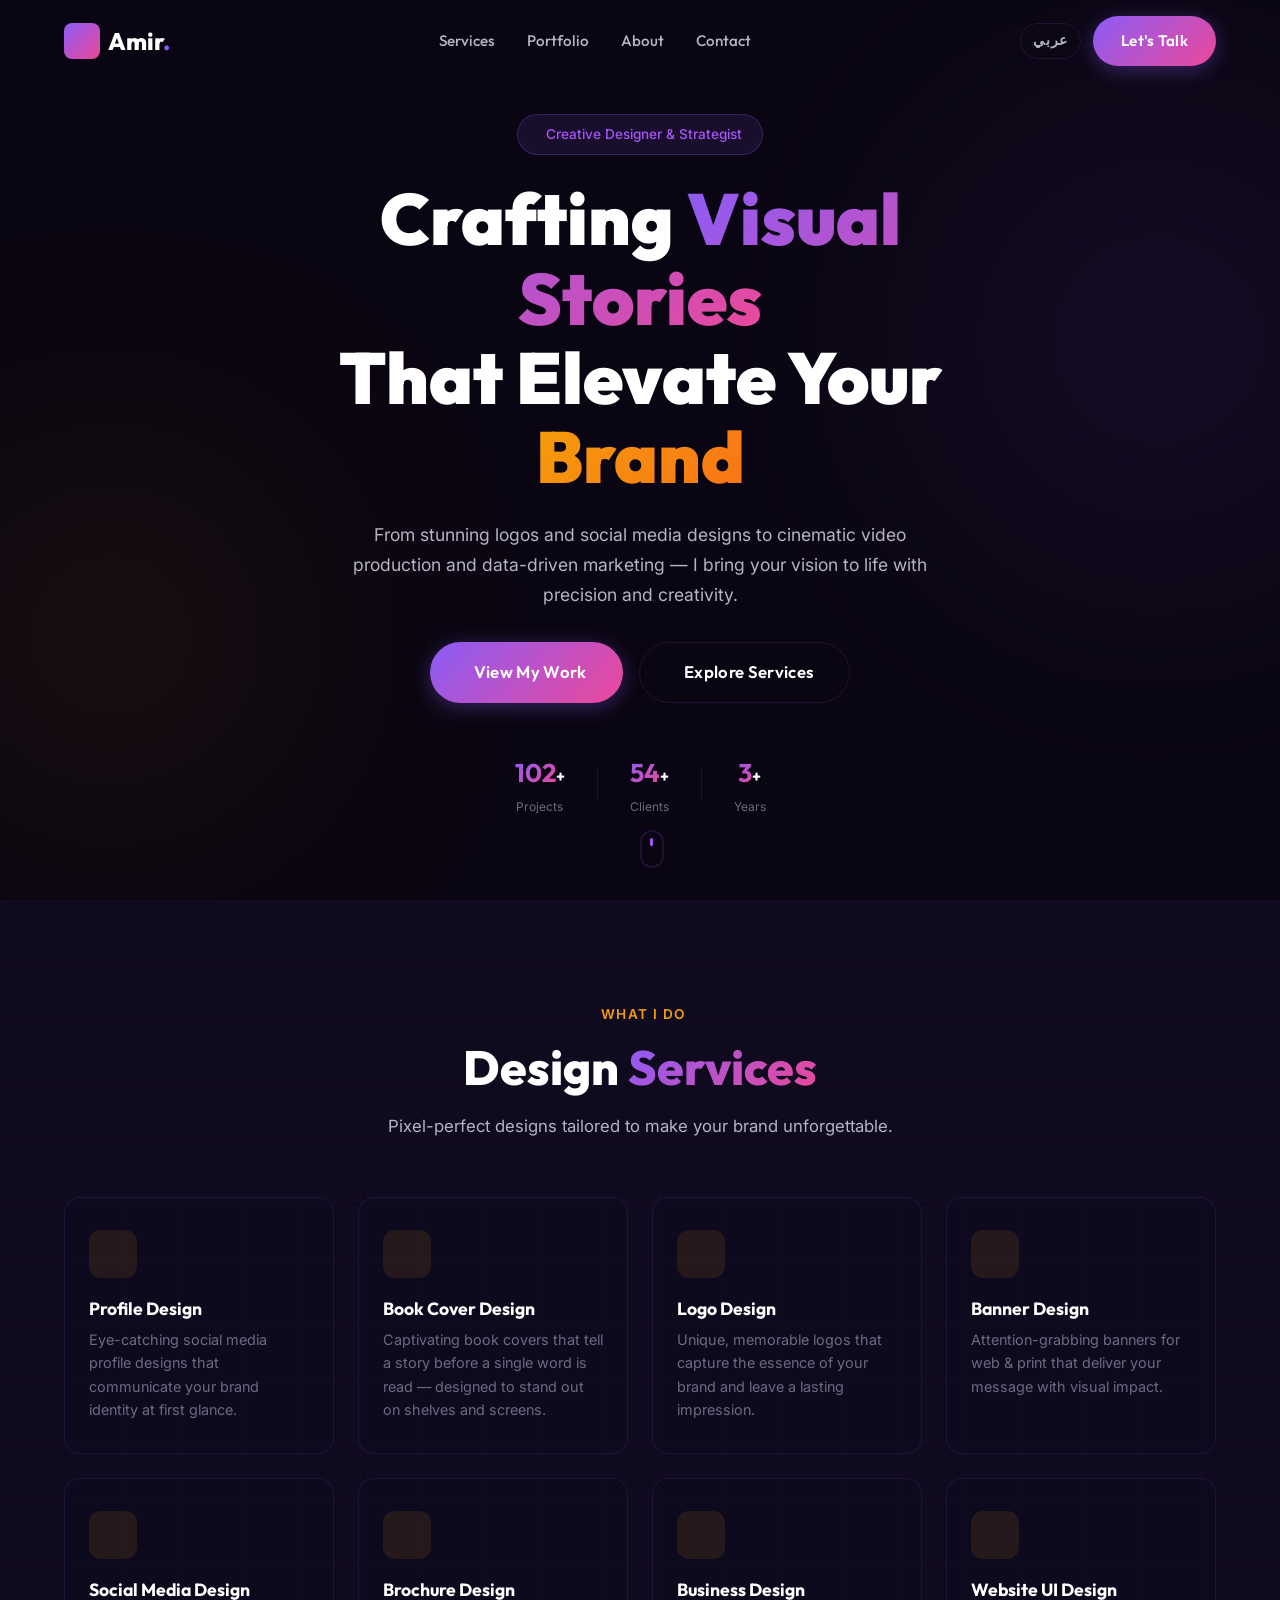
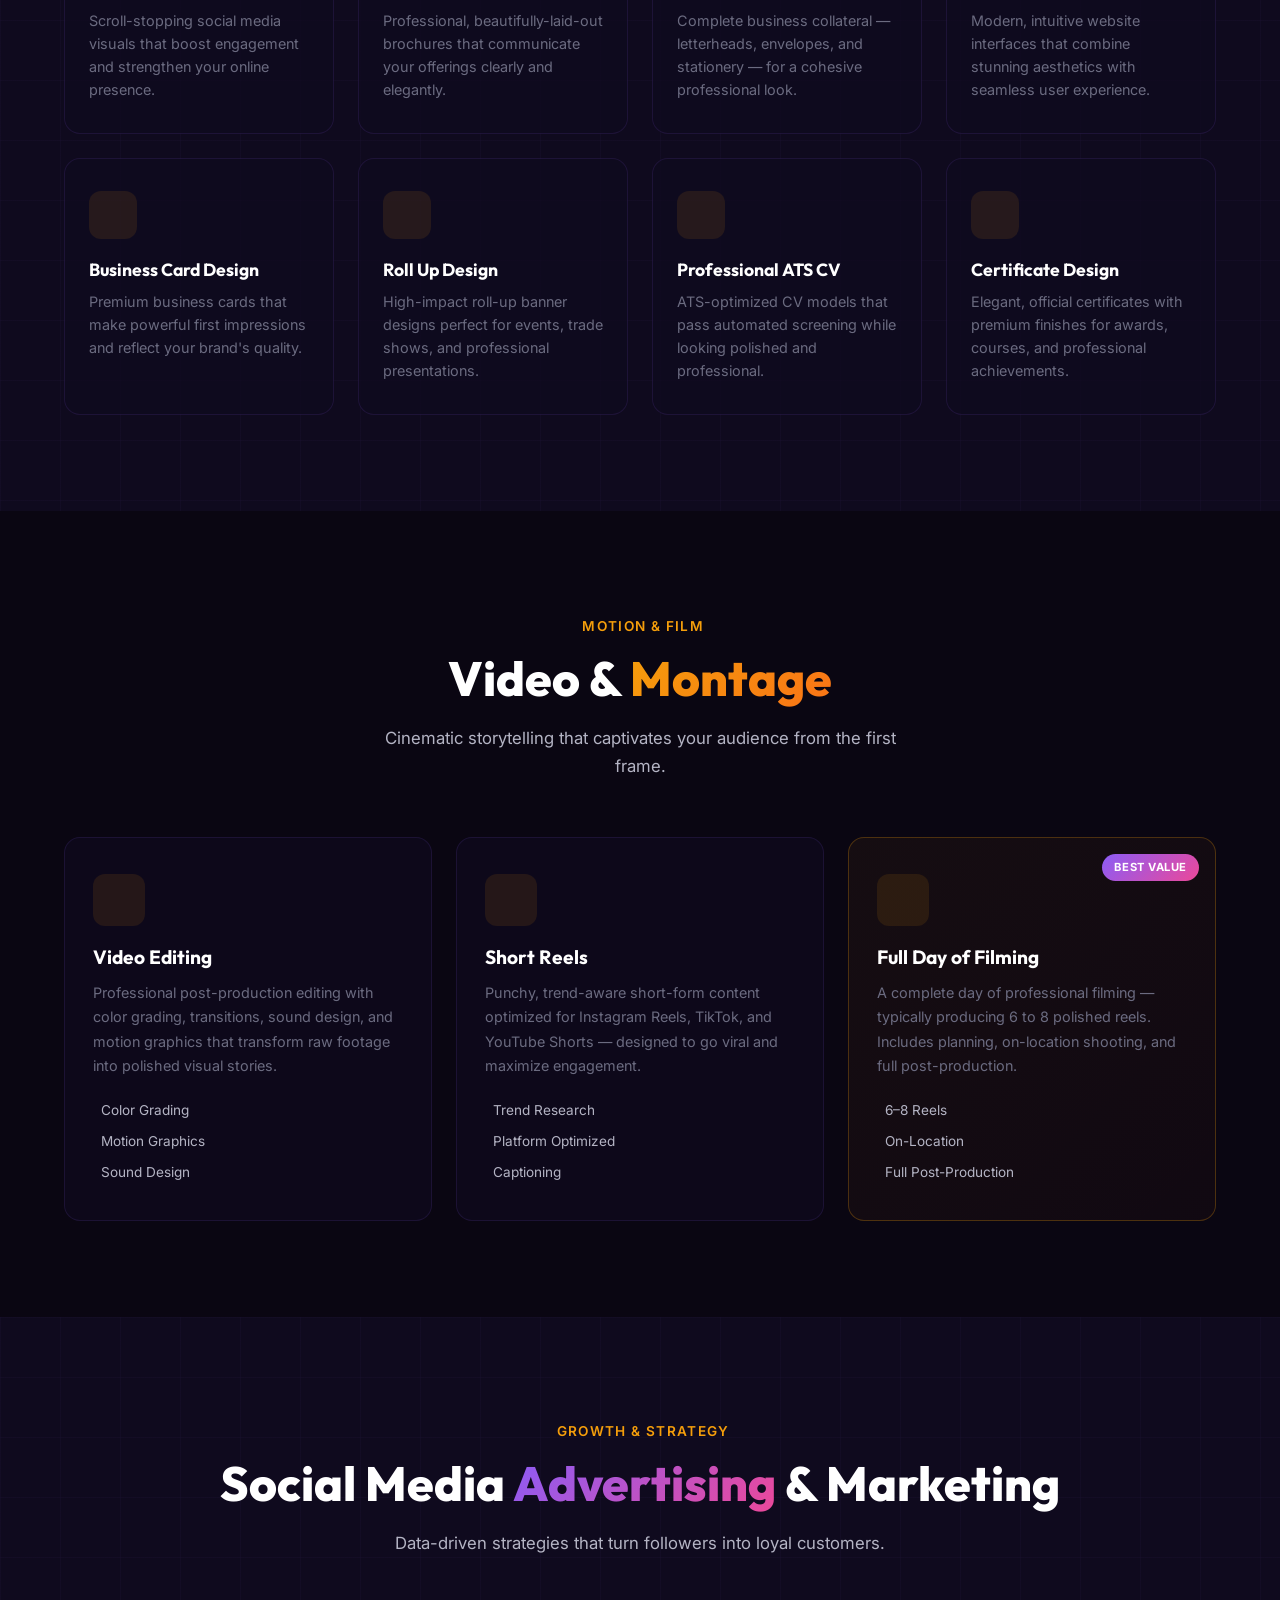
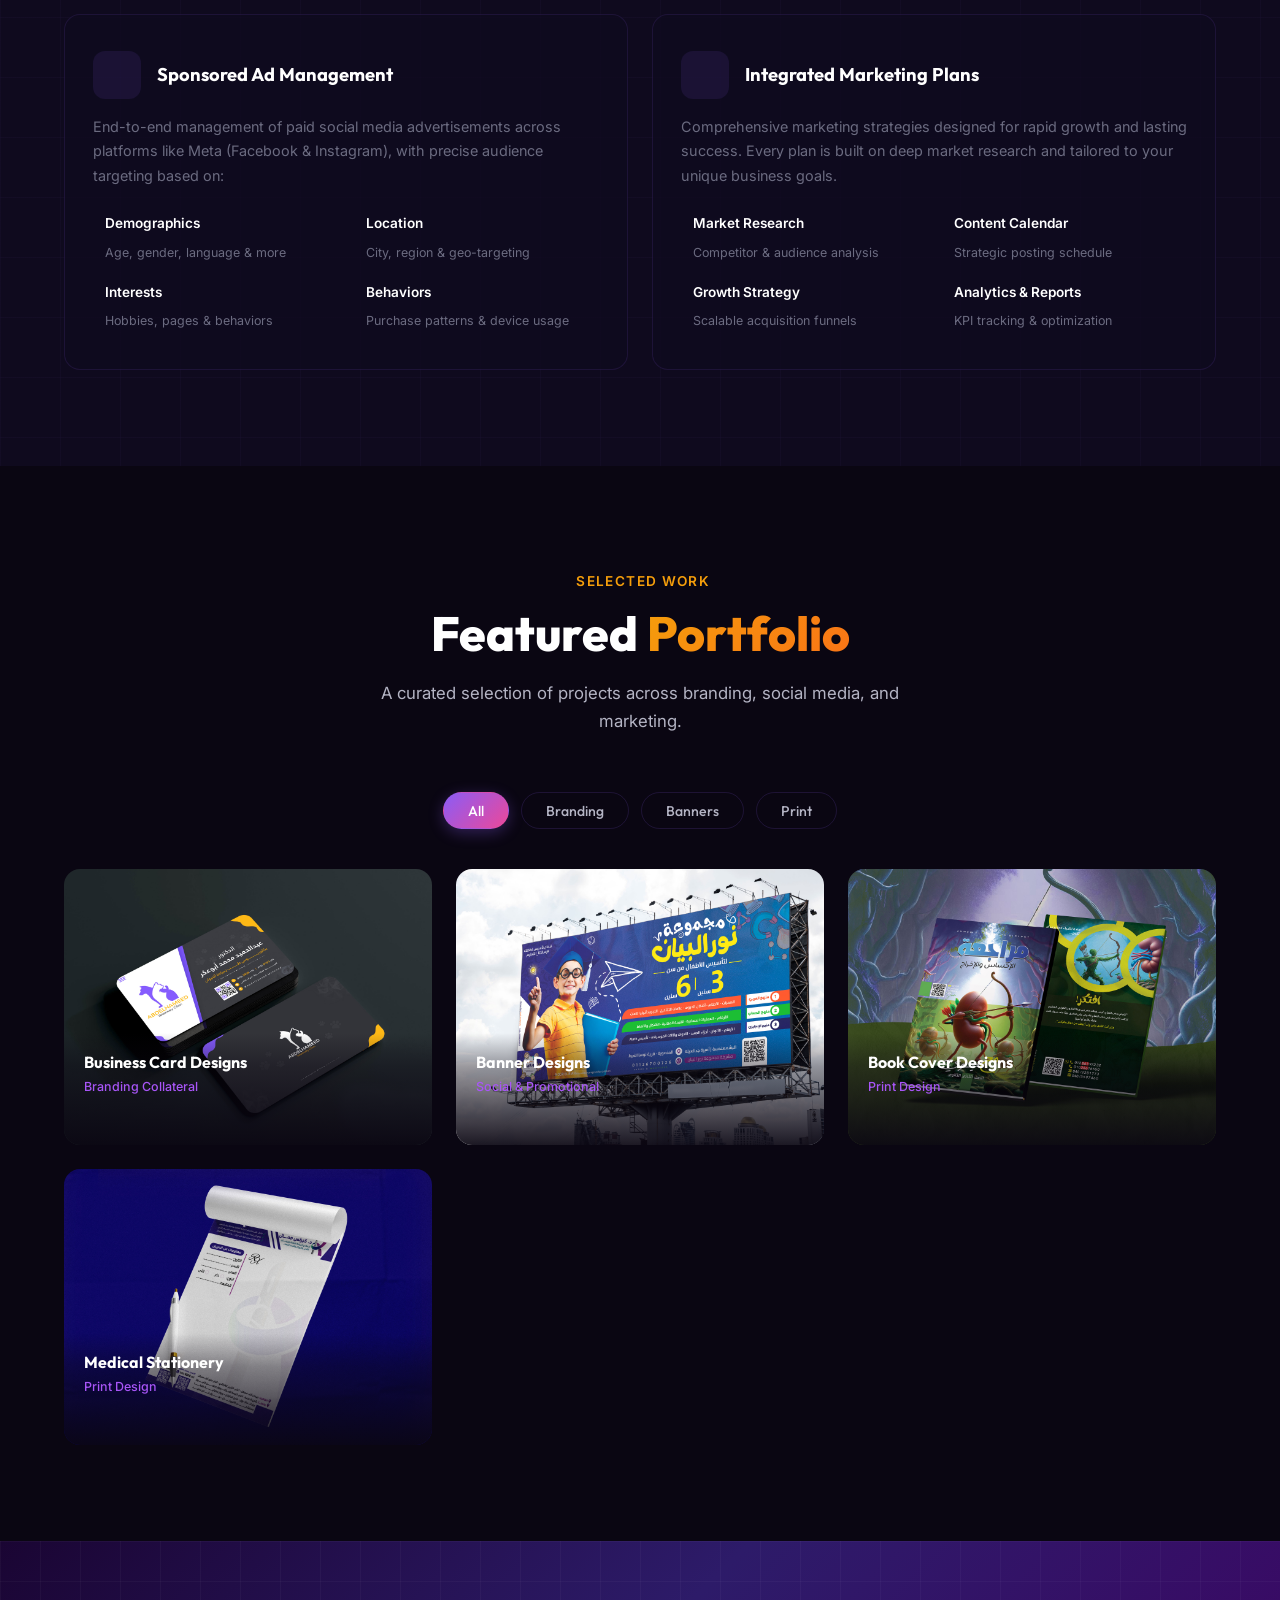
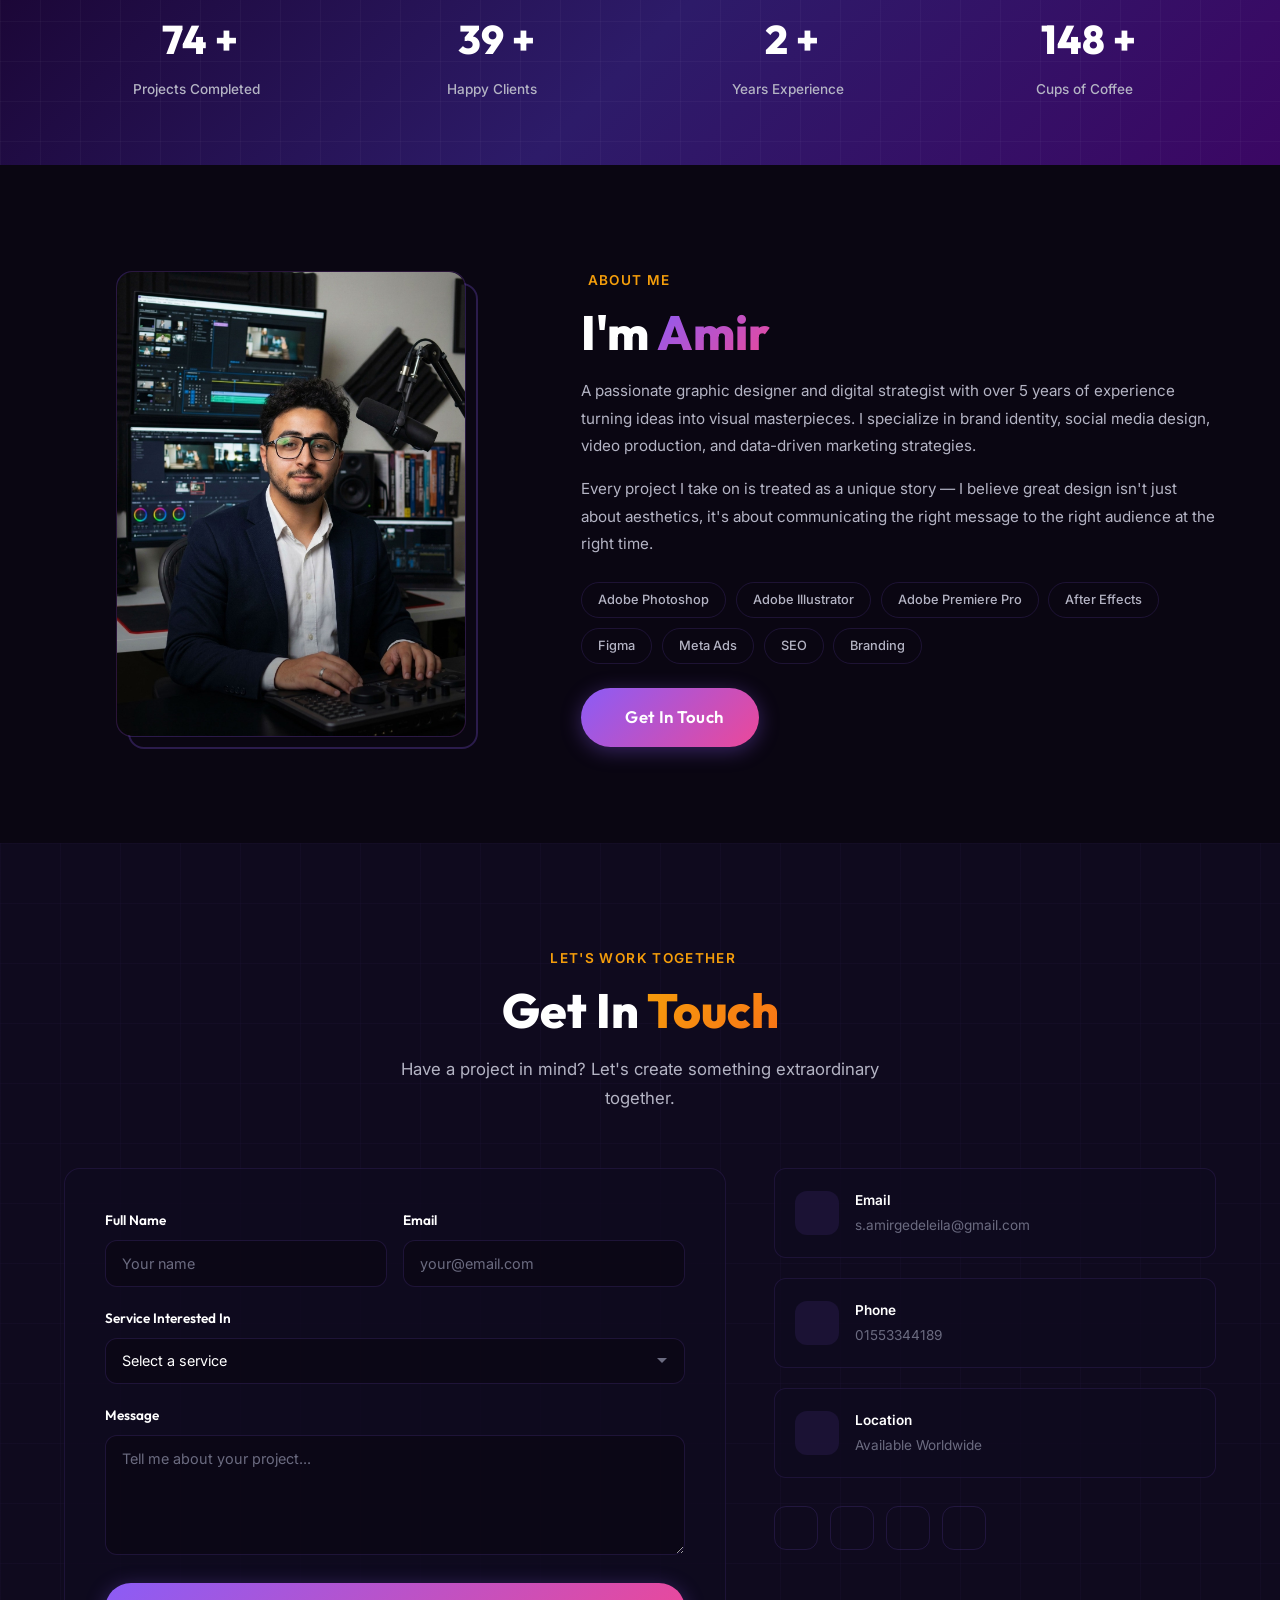
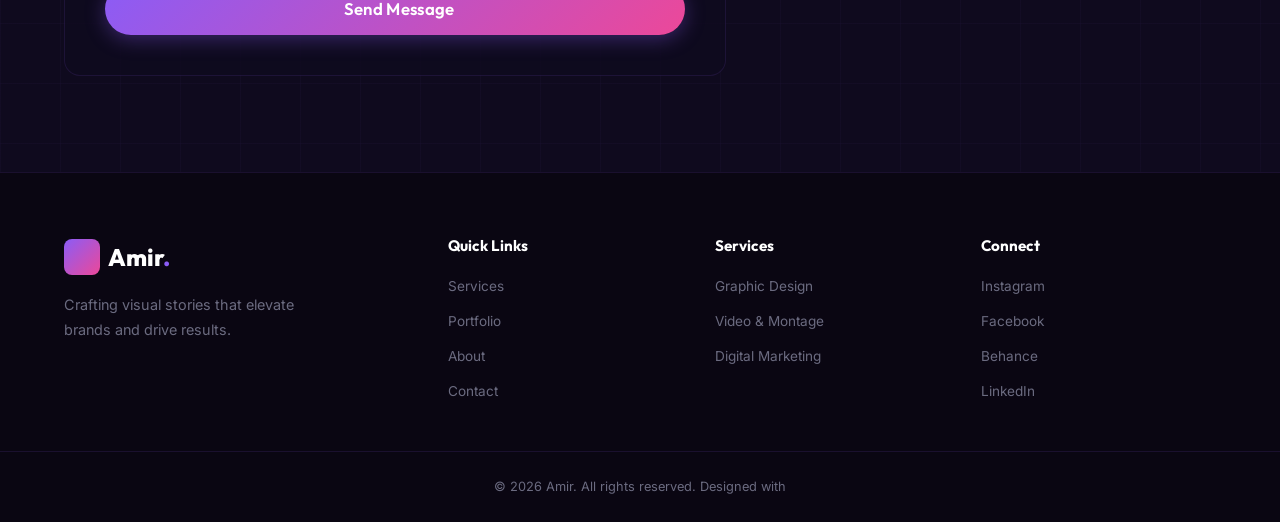
==== index.html @ 35fcda4a "increased the size of the images" ====
<!DOCTYPE html>
<html lang="en">

<head>
    <meta charset="UTF-8" />
    <meta name="viewport" content="width=device-width, initial-scale=1.0" />
    <title>Amir — Creative Graphic Designer & Digital Strategist</title>
    <meta name="description"
        content="Portfolio of Amir — expert graphic designer, video editor, and digital marketing strategist. Offering logo design, branding, social media content, video production, and sponsored ad management." />
    <meta name="keywords"
        content="graphic design, logo design, branding, video editing, digital marketing, social media ads, portfolio" />

    <!-- Google Fonts -->
    <link rel="preconnect" href="https://fonts.googleapis.com" />
    <link rel="preconnect" href="https://fonts.gstatic.com" crossorigin />
    <link
        href="https://fonts.googleapis.com/css2?family=Outfit:wght@300;400;500;600;700;800;900&family=Inter:wght@300;400;500;600&display=swap"
        rel="stylesheet" />

    <!-- Phosphor Icons -->
    <script src="https://unpkg.com/@phosphor-icons/web@2.1.1"></script>

    <link rel="stylesheet" href="styles.css" />
</head>

<body>

    <!-- ═══════════════════ NAVIGATION ═══════════════════ -->
    <nav class="navbar" id="navbar">
        <div class="container nav-container">
            <a href="#" class="nav-logo">
                <span class="logo-icon"><i class="ph ph-diamond"></i></span>
                <span class="logo-text">Amir<span class="accent">.</span></span>
            </a>
            <ul class="nav-links" id="navLinks">
                <li><a href="#services" class="nav-link">Services</a></li>
                <li><a href="#portfolio" class="nav-link">Portfolio</a></li>
                <li><a href="#about" class="nav-link">About</a></li>
                <li><a href="#contact" class="nav-link">Contact</a></li>
            </ul>
            <div class="nav-right">
                <a href="ar.html" class="lang-switcher" title="العربية">عربي</a>
                <a href="#contact" class="btn btn-primary nav-cta">Let's Talk</a>
            </div>
            <button class="hamburger" id="hamburger" aria-label="Toggle menu">
                <span></span><span></span><span></span>
            </button>
        </div>
    </nav>

    <!-- ═══════════════════ HERO ═══════════════════ -->
    <section class="hero" id="hero">
        <!-- Topographic background -->
        <div class="hero-bg">
            <video class="hero-video hero-video-desktop" autoplay loop muted playsinline>
                <!-- Replace 'images/hero-bg.mp4' with the actual path to your video file -->
                <source src="images/hero-bg.mp4" type="video/mp4">
                Your browser does not support the video tag.
            </video>
            <video class="hero-video hero-video-mobile" autoplay loop muted playsinline>
                <!-- Replace 'images/mobile-hero-bg.mp4' with the actual path to your mobile video file -->
                <source src="images/mobile-hero-bg.mp4" type="video/mp4">
                Your browser does not support the video tag.
            </video>
            <div class="hero-overlay"></div>
            <div class="hero-glow hero-glow--purple"></div>
            <div class="hero-glow hero-glow--gold"></div>
        </div>

        <div class="container hero-content">
            <p class="hero-badge"><i class="ph ph-sparkle"></i> Creative Designer & Strategist</p>
            <h1 class="hero-title">
                Crafting <span class="gradient-text">Visual Stories</span><br />
                That Elevate Your <span class="gradient-text-gold">Brand</span>
            </h1>
            <p class="hero-subtitle">
                From stunning logos and social media designs to cinematic video production
                and data-driven marketing — I bring your vision to life with precision and creativity.
            </p>
            <div class="hero-actions">
                <a href="#portfolio" class="btn btn-primary btn-lg">
                    <i class="ph ph-eye"></i> View My Work
                </a>
                <a href="#services" class="btn btn-ghost btn-lg">
                    <i class="ph ph-squares-four"></i> Explore Services
                </a>
            </div>
            <div class="hero-stats-mini">
                <div class="hero-stat">
                    <span class="hero-stat-number" data-target="150">0</span>+
                    <span class="hero-stat-label">Projects</span>
                </div>
                <div class="hero-stat-divider"></div>
                <div class="hero-stat">
                    <span class="hero-stat-number" data-target="80">0</span>+
                    <span class="hero-stat-label">Clients</span>
                </div>
                <div class="hero-stat-divider"></div>
                <div class="hero-stat">
                    <span class="hero-stat-number" data-target="5">0</span>+
                    <span class="hero-stat-label">Years</span>
                </div>
            </div>
        </div>

        <div class="scroll-indicator">
            <div class="scroll-mouse">
                <div class="scroll-wheel"></div>
            </div>
        </div>
    </section>

    <!-- ═══════════════════ DESIGN SERVICES ═══════════════════ -->
    <section class="section services-section" id="services">
        <div class="grid-bg"></div>
        <div class="container">
            <div class="section-header reveal">
                <p class="section-tag"><i class="ph ph-paint-brush"></i> What I Do</p>
                <h2 class="section-title">Design <span class="gradient-text">Services</span></h2>
                <p class="section-desc">Pixel-perfect designs tailored to make your brand unforgettable.</p>
            </div>

            <div class="services-grid reveal">

                <div class="service-card">
                    <div class="service-icon"><i class="ph ph-user-circle"></i></div>
                    <h3>Profile Design</h3>
                    <p>Eye-catching social media profile designs that communicate your brand identity at first glance.
                    </p>
                </div>

                <div class="service-card">
                    <div class="service-icon"><i class="ph ph-book-open"></i></div>
                    <h3>Book Cover Design</h3>
                    <p>Captivating book covers that tell a story before a single word is read — designed to stand out on
                        shelves and screens.</p>
                </div>

                <div class="service-card">
                    <div class="service-icon"><i class="ph ph-crown"></i></div>
                    <h3>Logo Design</h3>
                    <p>Unique, memorable logos that capture the essence of your brand and leave a lasting impression.
                    </p>
                </div>

                <div class="service-card">
                    <div class="service-icon"><i class="ph ph-flag-banner"></i></div>
                    <h3>Banner Design</h3>
                    <p>Attention-grabbing banners for web & print that deliver your message with visual impact.</p>
                </div>

                <div class="service-card">
                    <div class="service-icon"><i class="ph ph-instagram-logo"></i></div>
                    <h3>Social Media Design</h3>
                    <p>Scroll-stopping social media visuals that boost engagement and strengthen your online presence.
                    </p>
                </div>

                <div class="service-card">
                    <div class="service-icon"><i class="ph ph-newspaper-clipping"></i></div>
                    <h3>Brochure Design</h3>
                    <p>Professional, beautifully-laid-out brochures that communicate your offerings clearly and
                        elegantly.</p>
                </div>

                <div class="service-card">
                    <div class="service-icon"><i class="ph ph-briefcase"></i></div>
                    <h3>Business Design</h3>
                    <p>Complete business collateral — letterheads, envelopes, and stationery — for a cohesive
                        professional look.</p>
                </div>

                <div class="service-card">
                    <div class="service-icon"><i class="ph ph-browser"></i></div>
                    <h3>Website UI Design</h3>
                    <p>Modern, intuitive website interfaces that combine stunning aesthetics with seamless user
                        experience.</p>
                </div>

                <div class="service-card">
                    <div class="service-icon"><i class="ph ph-identification-card"></i></div>
                    <h3>Business Card Design</h3>
                    <p>Premium business cards that make powerful first impressions and reflect your brand's quality.</p>
                </div>

                <div class="service-card">
                    <div class="service-icon"><i class="ph ph-scroll"></i></div>
                    <h3>Roll Up Design</h3>
                    <p>High-impact roll-up banner designs perfect for events, trade shows, and professional
                        presentations.</p>
                </div>

                <div class="service-card">
                    <div class="service-icon"><i class="ph ph-file-text"></i></div>
                    <h3>Professional ATS CV</h3>
                    <p>ATS-optimized CV models that pass automated screening while looking polished and professional.
                    </p>
                </div>

                <div class="service-card">
                    <div class="service-icon"><i class="ph ph-certificate"></i></div>
                    <h3>Certificate Design</h3>
                    <p>Elegant, official certificates with premium finishes for awards, courses, and professional
                        achievements.</p>
                </div>

            </div>
        </div>
    </section>

    <!-- ═══════════════════ VIDEO SERVICES ═══════════════════ -->
    <section class="section video-section" id="video">
        <div class="container">
            <div class="section-header reveal">
                <p class="section-tag"><i class="ph ph-video-camera"></i> Motion & Film</p>
                <h2 class="section-title">Video & <span class="gradient-text-gold">Montage</span></h2>
                <p class="section-desc">Cinematic storytelling that captivates your audience from the first frame.</p>
            </div>

            <div class="video-grid reveal">

                <div class="video-card">
                    <div class="video-card-icon"><i class="ph ph-film-strip"></i></div>
                    <h3>Video Editing</h3>
                    <p>Professional post-production editing with color grading, transitions, sound design, and motion
                        graphics that transform raw footage into polished visual stories.</p>
                    <ul class="video-features">
                        <li><i class="ph ph-check-circle"></i> Color Grading</li>
                        <li><i class="ph ph-check-circle"></i> Motion Graphics</li>
                        <li><i class="ph ph-check-circle"></i> Sound Design</li>
                    </ul>
                </div>

                <div class="video-card">
                    <div class="video-card-icon"><i class="ph ph-device-mobile"></i></div>
                    <h3>Short Reels</h3>
                    <p>Punchy, trend-aware short-form content optimized for Instagram Reels, TikTok, and YouTube Shorts
                        — designed to go viral and maximize engagement.</p>
                    <ul class="video-features">
                        <li><i class="ph ph-check-circle"></i> Trend Research</li>
                        <li><i class="ph ph-check-circle"></i> Platform Optimized</li>
                        <li><i class="ph ph-check-circle"></i> Captioning</li>
                    </ul>
                </div>

                <div class="video-card video-card--highlight">
                    <div class="video-card-icon"><i class="ph ph-camera"></i></div>
                    <h3>Full Day of Filming</h3>
                    <p>A complete day of professional filming — typically producing 6 to 8 polished reels. Includes
                        planning, on-location shooting, and full post-production.</p>
                    <ul class="video-features">
                        <li><i class="ph ph-check-circle"></i> 6–8 Reels</li>
                        <li><i class="ph ph-check-circle"></i> On-Location</li>
                        <li><i class="ph ph-check-circle"></i> Full Post-Production</li>
                    </ul>
                    <span class="featured-badge">Best Value</span>
                </div>

            </div>
        </div>
    </section>

    <!-- ═══════════════════ MARKETING SERVICES ═══════════════════ -->
    <section class="section marketing-section" id="marketing">
        <div class="grid-bg"></div>
        <div class="container">
            <div class="section-header reveal">
                <p class="section-tag"><i class="ph ph-chart-line-up"></i> Growth & Strategy</p>
                <h2 class="section-title">Social Media <span class="gradient-text">Advertising</span> & Marketing</h2>
                <p class="section-desc">Data-driven strategies that turn followers into loyal customers.</p>
            </div>

            <div class="marketing-grid reveal">

                <div class="marketing-card">
                    <div class="marketing-card-header">
                        <div class="marketing-icon"><i class="ph ph-megaphone"></i></div>
                        <h3>Sponsored Ad Management</h3>
                    </div>
                    <p>End-to-end management of paid social media advertisements across platforms like Meta (Facebook &
                        Instagram), with precise audience targeting based on:</p>
                    <div class="marketing-features">
                        <div class="marketing-feature">
                            <i class="ph ph-users-three"></i>
                            <div>
                                <strong>Demographics</strong>
                                <span>Age, gender, language & more</span>
                            </div>
                        </div>
                        <div class="marketing-feature">
                            <i class="ph ph-map-pin"></i>
                            <div>
                                <strong>Location</strong>
                                <span>City, region & geo-targeting</span>
                            </div>
                        </div>
                        <div class="marketing-feature">
                            <i class="ph ph-heart"></i>
                            <div>
                                <strong>Interests</strong>
                                <span>Hobbies, pages & behaviors</span>
                            </div>
                        </div>
                        <div class="marketing-feature">
                            <i class="ph ph-target"></i>
                            <div>
                                <strong>Behaviors</strong>
                                <span>Purchase patterns & device usage</span>
                            </div>
                        </div>
                    </div>
                </div>

                <div class="marketing-card">
                    <div class="marketing-card-header">
                        <div class="marketing-icon"><i class="ph ph-strategy"></i></div>
                        <h3>Integrated Marketing Plans</h3>
                    </div>
                    <p>Comprehensive marketing strategies designed for rapid growth and lasting success. Every plan is
                        built on deep market research and tailored to your unique business goals.</p>
                    <div class="marketing-features">
                        <div class="marketing-feature">
                            <i class="ph ph-chart-pie-slice"></i>
                            <div>
                                <strong>Market Research</strong>
                                <span>Competitor & audience analysis</span>
                            </div>
                        </div>
                        <div class="marketing-feature">
                            <i class="ph ph-calendar-blank"></i>
                            <div>
                                <strong>Content Calendar</strong>
                                <span>Strategic posting schedule</span>
                            </div>
                        </div>
                        <div class="marketing-feature">
                            <i class="ph ph-trend-up"></i>
                            <div>
                                <strong>Growth Strategy</strong>
                                <span>Scalable acquisition funnels</span>
                            </div>
                        </div>
                        <div class="marketing-feature">
                            <i class="ph ph-chart-bar"></i>
                            <div>
                                <strong>Analytics & Reports</strong>
                                <span>KPI tracking & optimization</span>
                            </div>
                        </div>
                    </div>
                </div>

            </div>
        </div>
    </section>

    <!-- ═══════════════════ PORTFOLIO ═══════════════════ -->
    <section class="section portfolio-section" id="portfolio">
        <div class="container">
            <div class="section-header reveal">
                <p class="section-tag"><i class="ph ph-images"></i> Selected Work</p>
                <h2 class="section-title">Featured <span class="gradient-text-gold">Portfolio</span></h2>
                <p class="section-desc">A curated selection of projects across branding, social media, and marketing.
                </p>
            </div>

            <div class="portfolio-filters reveal">
                <button class="filter-btn active" data-filter="all">All</button>
                <button class="filter-btn" data-filter="branding">Branding</button>
                <button class="filter-btn" data-filter="social">Banners</button>
                <button class="filter-btn" data-filter="print">Print</button>
            </div>

            <div class="portfolio-grid reveal" id="portfolioGrid">

                <!-- Business Cards (Branding) — hero thumbnail -->
                <div class="portfolio-item" data-category="branding" data-gallery="businesscards">
                    <div class="portfolio-img">
                        <img src="images/portfolio/BusinessCards/1.jpg" alt="Business Card Design" />
                    </div>
                    <div class="portfolio-overlay">
                        <h4>Business Card Designs</h4>
                        <p>Branding Collateral</p>
                        <span class="gallery-hint"><i class="ph ph-images"></i> View Gallery · 14 projects</span>
                    </div>
                </div>

                <!-- Banners (Social) — hero thumbnail -->
                <div class="portfolio-item" data-category="social" data-gallery="banners">
                    <div class="portfolio-img">
                        <img src="images/portfolio/Banners/1.jpg" alt="Banner Design" />
                    </div>
                    <div class="portfolio-overlay">
                        <h4>Banner Designs</h4>
                        <p>Social & Promotional</p>
                        <span class="gallery-hint"><i class="ph ph-images"></i> View Gallery · 2 projects</span>
                    </div>
                </div>

                <!-- Book Covers (Print) — hero thumbnail -->
                <div class="portfolio-item" data-category="print" data-gallery="bookcovers">
                    <div class="portfolio-img">
                        <img src="images/portfolio/BookCovers/1.jpg" alt="Book Cover Design" />
                    </div>
                    <div class="portfolio-overlay">
                        <h4>Book Cover Designs</h4>
                        <p>Print Design</p>
                        <span class="gallery-hint"><i class="ph ph-images"></i> View Gallery · 13 projects</span>
                    </div>
                </div>

                <!-- Medical Prescription (Print) — hero thumbnail -->
                <div class="portfolio-item" data-category="print" data-gallery="medical">
                    <div class="portfolio-img">
                        <img src="images/portfolio/MedicalPrescription/1.jpg" alt="Medical Prescription Design" />
                    </div>
                    <div class="portfolio-overlay">
                        <h4>Medical Stationery</h4>
                        <p>Print Design</p>
                        <span class="gallery-hint"><i class="ph ph-images"></i> View Gallery · 3 projects</span>
                    </div>
                </div>

            </div>
        </div>
    </section>

    <!-- ═══════════════════ MASONRY GALLERY MODAL ═══════════════════ -->
    <div class="masonry-modal" id="masonryModal">
        <div class="mm-header">
            <h3 class="mm-title" id="mmTitle">Project Title</h3>
            <button class="mm-close" id="mmClose" aria-label="Close project">
                <i class="ph ph-x"></i>
            </button>
        </div>
        <div class="mm-body" id="mmBody">
            <!-- GSAP Masonry grid injected here via JavaScript -->
        </div>
    </div>

    <!-- ═══════════════════ PHOTO VIEWER MODAL ═══════════════════ -->
    <div class="photo-viewer" id="photoViewer">
        <button class="pv-close" id="pvClose" aria-label="Close photo">
            <i class="ph ph-x"></i>
        </button>
        <img id="pvImg" src="" alt="Full size photo" />
    </div>

    <!-- ═══════════════════ STATS BANNER ═══════════════════ -->
    <section class="stats-banner">
        <div class="container stats-grid">
            <div class="stat-item reveal">
                <span class="stat-number" data-target="150"><i class="ph ph-folder-open"></i> <span
                        class="counter">0</span>+</span>
                <span class="stat-label">Projects Completed</span>
            </div>
            <div class="stat-item reveal">
                <span class="stat-number" data-target="80"><i class="ph ph-smiley"></i> <span
                        class="counter">0</span>+</span>
                <span class="stat-label">Happy Clients</span>
            </div>
            <div class="stat-item reveal">
                <span class="stat-number" data-target="5"><i class="ph ph-clock"></i> <span
                        class="counter">0</span>+</span>
                <span class="stat-label">Years Experience</span>
            </div>
            <div class="stat-item reveal">
                <span class="stat-number" data-target="300"><i class="ph ph-coffee"></i> <span
                        class="counter">0</span>+</span>
                <span class="stat-label">Cups of Coffee</span>
            </div>
        </div>
    </section>

    <!-- ═══════════════════ ABOUT ═══════════════════ -->
    <section class="section about-section" id="about">
        <div class="container about-grid">
            <div class="about-image reveal">
                <div class="about-image-frame">
                    <div class="about-image-placeholder">
                        <img src="amir.jpeg" alt="Amir — Creative Designer" />
                    </div>
                    <div class="about-image-decoration"></div>
                </div>
            </div>
            <div class="about-content reveal">
                <p class="section-tag"><i class="ph ph-user-circle"></i> About Me</p>
                <h2 class="section-title">I'm <span class="gradient-text">Amir</span></h2>
                <p class="about-text">
                    A passionate graphic designer and digital strategist with over 5 years of experience
                    turning ideas into visual masterpieces. I specialize in brand identity, social media design,
                    video production, and data-driven marketing strategies.
                </p>
                <p class="about-text">
                    Every project I take on is treated as a unique story — I believe great design isn't just about
                    aesthetics, it's about communicating the right message to the right audience at the right time.
                </p>
                <div class="about-skills">
                    <span class="skill-tag">Adobe Photoshop</span>
                    <span class="skill-tag">Adobe Illustrator</span>
                    <span class="skill-tag">Adobe Premiere Pro</span>
                    <span class="skill-tag">After Effects</span>
                    <span class="skill-tag">Figma</span>
                    <span class="skill-tag">Meta Ads</span>
                    <span class="skill-tag">SEO</span>
                    <span class="skill-tag">Branding</span>
                </div>
                <a href="#contact" class="btn btn-primary btn-lg" style="margin-top: 1.5rem;">
                    <i class="ph ph-envelope"></i> Get In Touch
                </a>
            </div>
        </div>
    </section>

    <!-- ═══════════════════ CONTACT ═══════════════════ -->
    <section class="section contact-section" id="contact">
        <div class="grid-bg"></div>
        <div class="container">
            <div class="section-header reveal">
                <p class="section-tag"><i class="ph ph-chat-circle-dots"></i> Let's Work Together</p>
                <h2 class="section-title">Get In <span class="gradient-text-gold">Touch</span></h2>
                <p class="section-desc">Have a project in mind? Let's create something extraordinary together.</p>
            </div>

            <div class="contact-grid reveal">
                <form class="contact-form" id="contactForm">
                    <div class="form-row">
                        <div class="form-group">
                            <label for="name">Full Name</label>
                            <input type="text" id="name" name="name" placeholder="Your name" required />
                        </div>
                        <div class="form-group">
                            <label for="email">Email</label>
                            <input type="email" id="email" name="email" placeholder="your@email.com" required />
                        </div>
                    </div>
                    <div class="form-group">
                        <label for="service">Service Interested In</label>
                        <select id="service" name="service">
                            <option value="">Select a service</option>
                            <optgroup label="Design Services">
                                <option value="logo">Logo Design</option>
                                <option value="branding">Brand Identity</option>
                                <option value="social-design">Social Media Design</option>
                                <option value="web-design">Website UI Design</option>
                                <option value="print">Print Design (Brochure, Cards, Roll-Up)</option>
                                <option value="cv">Professional ATS CV</option>
                                <option value="certificate">Certificate Design</option>
                                <option value="website-seo">Integrated Website + SEO</option>
                            </optgroup>
                            <optgroup label="Video Services">
                                <option value="video-editing">Video Editing</option>
                                <option value="reels">Short Reels</option>
                                <option value="filming">Full Day Filming</option>
                            </optgroup>
                            <optgroup label="Marketing Services">
                                <option value="ads">Sponsored Ad Management</option>
                                <option value="marketing-plan">Integrated Marketing Plan</option>
                            </optgroup>
                        </select>
                    </div>
                    <div class="form-group">
                        <label for="message">Message</label>
                        <textarea id="message" name="message" rows="5"
                            placeholder="Tell me about your project..."></textarea>
                    </div>
                    <button type="submit" class="btn btn-primary btn-lg btn-full">
                        <i class="ph ph-paper-plane-tilt"></i> Send Message
                    </button>
                </form>

                <div class="contact-info">
                    <div class="contact-info-card">
                        <div class="contact-icon"><i class="ph ph-envelope-simple"></i></div>
                        <div>
                            <strong>Email</strong>
                            <p>s.amirgedeleila@gmail.com</p>
                        </div>
                    </div>
                    <div class="contact-info-card">
                        <div class="contact-icon"><i class="ph ph-phone"></i></div>
                        <div>
                            <strong>Phone</strong>
                            <p>01553344189</p>
                        </div>
                    </div>
                    <div class="contact-info-card">
                        <div class="contact-icon"><i class="ph ph-map-pin"></i></div>
                        <div>
                            <strong>Location</strong>
                            <p>Available Worldwide</p>
                        </div>
                    </div>
                    <div class="contact-socials">
                        <a href="https://www.instagram.com/amirgedeleila/" class="social-link" target="_blank"
                            aria-label="Instagram"><i class="ph ph-instagram-logo"></i></a>
                        <a href="https://www.facebook.com/GedeleilaCreatives" class="social-link" target="_blank"
                            aria-label="Facebook"><i class="ph ph-facebook-logo"></i></a>
                        <a href="https://www.behance.net/amirgedeleila1" class="social-link" target="_blank"
                            aria-label="Behance"><i class="ph ph-behance-logo"></i></a>
                        <a href="https://www.linkedin.com/in/amirgedeleila/" class="social-link" target="_blank"
                            aria-label="LinkedIn"><i class="ph ph-linkedin-logo"></i></a>
                    </div>
                </div>
            </div>
        </div>
    </section>

    <!-- ═══════════════════ FOOTER ═══════════════════ -->
    <footer class="footer">
        <div class="container footer-grid">
            <div class="footer-brand">
                <a href="#" class="nav-logo">
                    <span class="logo-icon"><i class="ph ph-diamond"></i></span>
                    <span class="logo-text">Amir<span class="accent">.</span></span>
                </a>
                <p>Crafting visual stories that elevate brands and drive results.</p>
            </div>
            <div class="footer-links">
                <h4>Quick Links</h4>
                <a href="#services">Services</a>
                <a href="#portfolio">Portfolio</a>
                <a href="#about">About</a>
                <a href="#contact">Contact</a>
            </div>
            <div class="footer-links">
                <h4>Services</h4>
                <a href="#services">Graphic Design</a>
                <a href="#video">Video & Montage</a>
                <a href="#marketing">Digital Marketing</a>
            </div>
            <div class="footer-links">
                <h4>Connect</h4>
                <a href="https://www.instagram.com/amirgedeleila/" target="_blank">Instagram</a>
                <a href="https://www.facebook.com/GedeleilaCreatives" target="_blank">Facebook</a>
                <a href="https://www.behance.net/amirgedeleila1" target="_blank">Behance</a>
                <a href="https://www.linkedin.com/in/amirgedeleila/" target="_blank">LinkedIn</a>
            </div>
        </div>
        <div class="footer-bottom">
            <div class="container">
                <p>&copy; 2026 Amir. All rights reserved. Designed with <i class="ph ph-heart"
                        style="color:#ec4899;"></i></p>
            </div>
        </div>
    </footer>

    <script src="https://cdnjs.cloudflare.com/ajax/libs/gsap/3.12.2/gsap.min.js"></script>
    <script src="animations.js"></script>
    <script src="script.js"></script>
</body>

</html>
---- styles.css ----
/* ═══════════════════════════════════════════════════════
   DESIGN TOKENS & RESET
   ═══════════════════════════════════════════════════════ */
:root {
    /* Colors */
    --bg-primary: #0a0612;
    --bg-secondary: #0f0a1e;
    --bg-card: rgba(15, 10, 30, 0.7);
    --bg-card-hover: rgba(25, 18, 50, 0.85);

    --purple: #8b5cf6;
    --purple-light: #a855f7;
    --purple-dark: #6d28d9;
    --magenta: #ec4899;
    --gold: #f59e0b;
    --gold-light: #fbbf24;
    --green: #22c55e;

    --text-primary: #ffffff;
    --text-secondary: #b4b4c4;
    --text-muted: #6b6b80;

    --border-subtle: rgba(139, 92, 246, 0.15);
    --border-card: rgba(139, 92, 246, 0.12);

    /* Gradients */
    --gradient-purple: linear-gradient(135deg, #8b5cf6, #ec4899);
    --gradient-gold: linear-gradient(135deg, #f59e0b, #f97316);
    --gradient-purple-gold: linear-gradient(135deg, #8b5cf6, #f59e0b);
    --gradient-dark: linear-gradient(180deg, #0a0612 0%, #0f0a1e 100%);
    --gradient-stats: linear-gradient(135deg, #1a0533 0%, #2d1b69 50%, #3b0764 100%);

    /* Glow */
    --glow-purple: 0 0 20px rgba(139, 92, 246, 0.3), 0 0 60px rgba(139, 92, 246, 0.1);
    --glow-gold: 0 0 20px rgba(245, 158, 11, 0.3), 0 0 60px rgba(245, 158, 11, 0.1);
    --glow-magenta: 0 0 20px rgba(236, 72, 153, 0.3);

    /* Typography */
    --font-heading: 'Outfit', sans-serif;
    --font-body: 'Inter', sans-serif;

    /* Spacing */
    --section-pad: 6rem 0;
    --container-max: 1200px;
    --radius-sm: 8px;
    --radius-md: 12px;
    --radius-lg: 16px;
    --radius-pill: 100px;

    /* Transitions */
    --transition-fast: 0.2s ease;
    --transition-base: 0.35s cubic-bezier(0.4, 0, 0.2, 1);
    --transition-slow: 0.6s cubic-bezier(0.4, 0, 0.2, 1);
}

*,
*::before,
*::after {
    margin: 0;
    padding: 0;
    box-sizing: border-box;
}

html {
    scroll-behavior: smooth;
    scroll-padding-top: 80px;
}

body {
    font-family: var(--font-body);
    background: var(--bg-primary);
    color: var(--text-secondary);
    line-height: 1.7;
    overflow-x: hidden;
    -webkit-font-smoothing: antialiased;
}

.container {
    max-width: var(--container-max);
    margin: 0 auto;
    padding: 0 1.5rem;
}

a {
    color: inherit;
    text-decoration: none;
}

ul {
    list-style: none;
}

img {
    max-width: 100%;
    display: block;
}

h1,
h2,
h3,
h4,
h5,
h6 {
    font-family: var(--font-heading);
    color: var(--text-primary);
    font-weight: 700;
    line-height: 1.2;
}

/* ═══════════════════════════════════════════════════════
   GRADIENT TEXT HELPERS
   ═══════════════════════════════════════════════════════ */
.gradient-text {
    background: var(--gradient-purple);
    -webkit-background-clip: text;
    -webkit-text-fill-color: transparent;
    background-clip: text;
}

.gradient-text-gold {
    background: var(--gradient-gold);
    -webkit-background-clip: text;
    -webkit-text-fill-color: transparent;
    background-clip: text;
}

.accent {
    color: var(--purple);
}

/* ═══════════════════════════════════════════════════════
   BUTTONS
   ═══════════════════════════════════════════════════════ */
.btn {
    display: inline-flex;
    align-items: center;
    gap: 0.5rem;
    font-family: var(--font-heading);
    font-weight: 600;
    font-size: 0.95rem;
    padding: 0.75rem 1.75rem;
    border-radius: var(--radius-pill);
    border: none;
    cursor: pointer;
    transition: var(--transition-base);
    text-transform: none;
    letter-spacing: 0.02em;
    position: relative;
    overflow: hidden;
}

.btn i {
    font-size: 1.1rem;
}

.btn-primary {
    background: var(--gradient-purple);
    color: var(--text-primary);
    box-shadow: 0 4px 20px rgba(139, 92, 246, 0.35);
}

.btn-primary:hover {
    box-shadow: 0 6px 30px rgba(139, 92, 246, 0.55);
    transform: translateY(-2px);
}

.btn-ghost {
    background: transparent;
    color: var(--text-primary);
    border: 1.5px solid var(--border-subtle);
    box-shadow: inset 0 0 0 0 rgba(139, 92, 246, 0.1);
}

.btn-ghost:hover {
    border-color: var(--purple);
    box-shadow: var(--glow-purple);
    transform: translateY(-2px);
}

.btn-lg {
    padding: 0.95rem 2.25rem;
    font-size: 1.05rem;
}

.btn-full {
    width: 100%;
    justify-content: center;
}

/* ═══════════════════════════════════════════════════════
   NAVIGATION
   ═══════════════════════════════════════════════════════ */
.navbar {
    position: fixed;
    top: 0;
    left: 0;
    right: 0;
    z-index: 1000;
    padding: 1rem 0;
    transition: var(--transition-base);
    backdrop-filter: blur(0);
    background: transparent;
}

.navbar.scrolled {
    padding: 0.6rem 0;
    background: rgba(10, 6, 18, 0.85);
    backdrop-filter: blur(20px);
    border-bottom: 1px solid var(--border-subtle);
}

.nav-container {
    display: flex;
    align-items: center;
    justify-content: space-between;
}

.nav-logo {
    display: flex;
    align-items: center;
    gap: 0.5rem;
    font-family: var(--font-heading);
    font-weight: 800;
    font-size: 1.5rem;
    color: var(--text-primary);
    z-index: 1001;
}

.logo-icon {
    display: flex;
    align-items: center;
    justify-content: center;
    width: 36px;
    height: 36px;
    background: var(--gradient-purple);
    border-radius: var(--radius-sm);
    font-size: 1rem;
    color: white;
}

.nav-links {
    display: flex;
    align-items: center;
    gap: 2rem;
}

.nav-link {
    font-family: var(--font-heading);
    font-weight: 500;
    font-size: 0.95rem;
    color: var(--text-secondary);
    transition: var(--transition-fast);
    position: relative;
}

.nav-link::after {
    content: '';
    position: absolute;
    bottom: -4px;
    left: 0;
    width: 0;
    height: 2px;
    background: var(--gradient-purple);
    border-radius: 2px;
    transition: var(--transition-base);
}

.nav-link:hover,
.nav-link.active {
    color: var(--text-primary);
}

.nav-link:hover::after,
.nav-link.active::after {
    width: 100%;
}

.nav-cta {
    display: none;
}

.nav-right {
    display: flex;
    align-items: center;
    gap: 0.75rem;
}

.lang-switcher {
    font-family: var(--font-heading);
    font-weight: 600;
    font-size: 0.85rem;
    color: var(--text-secondary);
    padding: 0.35rem 0.75rem;
    border: 1px solid var(--border-subtle);
    border-radius: var(--radius-pill);
    transition: var(--transition-base);
    letter-spacing: 0.05em;
}

.lang-switcher:hover {
    color: var(--text-primary);
    border-color: var(--purple);
    box-shadow: var(--glow-purple);
}

@media (min-width: 768px) {
    .nav-cta {
        display: inline-flex;
    }
}

/* Hamburger */
.hamburger {
    display: flex;
    flex-direction: column;
    gap: 5px;
    background: none;
    border: none;
    cursor: pointer;
    z-index: 1001;
    padding: 4px;
}

.hamburger span {
    display: block;
    width: 24px;
    height: 2px;
    background: var(--text-primary);
    border-radius: 2px;
    transition: var(--transition-base);
}

.hamburger.active span:nth-child(1) {
    transform: rotate(45deg) translate(5px, 5px);
}

.hamburger.active span:nth-child(2) {
    opacity: 0;
}

.hamburger.active span:nth-child(3) {
    transform: rotate(-45deg) translate(5px, -5px);
}

@media (min-width: 768px) {
    .hamburger {
        display: none;
    }
}

/* Mobile Nav */
@media (max-width: 767px) {
    .nav-links {
        position: fixed;
        top: 0;
        left: 0;
        width: 100%;
        height: 100vh;
        height: 100dvh;
        background-color: #080510;
        flex-direction: column;
        justify-content: center;
        align-items: center;
        gap: 2rem;
        visibility: hidden;
        clip-path: circle(0% at calc(100% - 40px) 30px);
        transition: clip-path 0.5s cubic-bezier(0.4, 0, 0.2, 1), visibility 0s 0.5s;
        z-index: 9999;
        border-top: 3px solid var(--purple);
        box-shadow: inset 0 3px 30px rgba(139, 92, 246, 0.15);
    }

    .nav-links::before {
        content: '';
        position: absolute;
        inset: 0;
        background: radial-gradient(ellipse at 50% 40%, rgba(139, 92, 246, 0.1) 0%, transparent 60%);
        pointer-events: none;
    }

    .nav-links.open {
        visibility: visible;
        clip-path: circle(150% at calc(100% - 40px) 30px);
        transition: clip-path 0.6s cubic-bezier(0.4, 0, 0.2, 1), visibility 0s 0s;
    }

    .nav-link {
        font-size: 1.8rem;
        font-weight: 700;
        padding: 0.75rem 2rem;
        border-radius: var(--radius-pill);
        transition: var(--transition-base);
        color: var(--text-primary);
    }

    .nav-link:hover,
    .nav-link.active {
        background: rgba(139, 92, 246, 0.15);
        color: var(--purple-light);
    }

    .hamburger {
        z-index: 10000;
    }

    .nav-logo {
        z-index: 10000;
    }
}

/* ═══════════════════════════════════════════════════════
   HERO SECTION
   ═══════════════════════════════════════════════════════ */
.hero {
    position: relative;
    min-height: 100vh;
    display: flex;
    align-items: center;
    justify-content: center;
    overflow: hidden;
    padding: 6rem 0 4rem;
}

.hero-bg {
    position: absolute;
    inset: 0;
    z-index: 0;
    overflow: hidden;
}

.hero-video {
    position: absolute;
    top: 50%;
    left: 50%;
    min-width: 100%;
    min-height: 100%;
    width: auto;
    height: auto;
    transform: translateX(-50%) translateY(-50%);
    object-fit: cover;
    z-index: 1;
}

.hero-video-mobile {
    display: none;
}

@media (max-width: 767px) {
    .hero-video-desktop {
        display: none;
    }

    .hero-video-mobile {
        display: block;
    }
}

.hero-overlay {
    position: absolute;
    inset: 0;
    /* Adjust this background color and opacity to control the overlay! */
    /* Example: rgba(5, 3, 10, 0.7) for a dark, slightly transparent overlay */
    background: rgba(10, 6, 18, 0.8);
    z-index: 2;
}

/* Ensure the glows sit above the overlay but behind content if needed, or remove them */

.hero-glow {
    position: absolute;
    border-radius: 50%;
    filter: blur(120px);
    opacity: 0.4;
}

.hero-glow--purple {
    width: 500px;
    height: 500px;
    background: var(--purple);
    top: 10%;
    right: -10%;
    animation: glowPulse 6s ease-in-out infinite;
}

.hero-glow--gold {
    width: 350px;
    height: 350px;
    background: var(--gold);
    bottom: 10%;
    left: -5%;
    animation: glowPulse 8s ease-in-out infinite reverse;
}

@keyframes glowPulse {

    0%,
    100% {
        opacity: 0.25;
        transform: scale(1);
    }

    50% {
        opacity: 0.45;
        transform: scale(1.15);
    }
}

.hero-content {
    position: relative;
    z-index: 3;
    text-align: center;
    max-width: 800px;
    margin: 0 auto;
}

.hero-badge {
    display: inline-flex;
    align-items: center;
    gap: 0.5rem;
    padding: 0.5rem 1.25rem;
    background: rgba(139, 92, 246, 0.12);
    border: 1px solid rgba(139, 92, 246, 0.25);
    border-radius: var(--radius-pill);
    font-size: 0.85rem;
    font-weight: 500;
    color: var(--purple-light);
    margin-bottom: 1.5rem;
    animation: fadeInDown 0.8s ease-out;
}

.hero-badge i {
    color: var(--gold);
}

.hero-title {
    font-size: clamp(2.5rem, 6vw, 4.5rem);
    font-weight: 900;
    line-height: 1.1;
    margin-bottom: 1.5rem;
    animation: fadeInUp 0.8s ease-out 0.2s both;
}

.hero-subtitle {
    font-size: 1.1rem;
    color: var(--text-secondary);
    max-width: 600px;
    margin: 0 auto 2rem;
    animation: fadeInUp 0.8s ease-out 0.4s both;
}

.hero-actions {
    display: flex;
    gap: 1rem;
    justify-content: center;
    flex-wrap: wrap;
    animation: fadeInUp 0.8s ease-out 0.6s both;
}

.hero-stats-mini {
    display: flex;
    align-items: center;
    justify-content: center;
    gap: 2rem;
    margin-top: 3rem;
    animation: fadeInUp 0.8s ease-out 0.8s both;
}

.hero-stat {
    text-align: center;
    color: var(--text-primary);
    font-family: var(--font-heading);
    font-weight: 700;
    font-size: 1rem;
}

.hero-stat-number {
    font-size: 1.6rem;
    background: var(--gradient-purple);
    -webkit-background-clip: text;
    -webkit-text-fill-color: transparent;
    background-clip: text;
}

.hero-stat-label {
    display: block;
    font-size: 0.75rem;
    color: var(--text-muted);
    font-weight: 400;
    font-family: var(--font-body);
    margin-top: 0.2rem;
}

.hero-stat-divider {
    width: 1px;
    height: 30px;
    background: var(--border-subtle);
}

/* Scroll indicator */
.scroll-indicator {
    position: absolute;
    bottom: 2rem;
    left: 50%;
    transform: translateX(-50%);
    animation: fadeInUp 0.8s ease-out 1s both;
}

.scroll-mouse {
    width: 24px;
    height: 38px;
    border: 2px solid var(--border-subtle);
    border-radius: 12px;
    display: flex;
    justify-content: center;
    padding-top: 6px;
}

.scroll-wheel {
    width: 3px;
    height: 8px;
    background: var(--purple-light);
    border-radius: 2px;
    animation: scrollWheel 2s ease-in-out infinite;
}

@keyframes scrollWheel {
    0% {
        opacity: 1;
        transform: translateY(0);
    }

    100% {
        opacity: 0;
        transform: translateY(10px);
    }
}

@keyframes fadeInUp {
    from {
        opacity: 0;
        transform: translateY(30px);
    }

    to {
        opacity: 1;
        transform: translateY(0);
    }
}

@keyframes fadeInDown {
    from {
        opacity: 0;
        transform: translateY(-20px);
    }

    to {
        opacity: 1;
        transform: translateY(0);
    }
}

/* ═══════════════════════════════════════════════════════
   SECTION COMMONS
   ═══════════════════════════════════════════════════════ */
.section {
    padding: var(--section-pad);
    position: relative;
}

.section-header {
    text-align: center;
    margin-bottom: 3.5rem;
}

.section-tag {
    display: inline-flex;
    align-items: center;
    gap: 0.4rem;
    font-size: 0.85rem;
    font-weight: 600;
    color: var(--gold);
    text-transform: uppercase;
    letter-spacing: 0.1em;
    margin-bottom: 0.75rem;
}

.section-tag i {
    font-size: 1rem;
}

.section-title {
    font-size: clamp(2rem, 4vw, 3rem);
    font-weight: 800;
    margin-bottom: 1rem;
}

.section-desc {
    font-size: 1.05rem;
    color: var(--text-secondary);
    max-width: 550px;
    margin: 0 auto;
}

/* Grid background */
.grid-bg {
    position: absolute;
    inset: 0;
    z-index: 0;
    background-image:
        linear-gradient(rgba(139, 92, 246, 0.03) 1px, transparent 1px),
        linear-gradient(90deg, rgba(139, 92, 246, 0.03) 1px, transparent 1px);
    background-size: 60px 60px;
    pointer-events: none;
}

/* Reveal animations */
.reveal {
    opacity: 0;
    transform: translateY(40px);
    transition: opacity 0.8s cubic-bezier(0.4, 0, 0.2, 1), transform 0.8s cubic-bezier(0.4, 0, 0.2, 1);
}

.reveal.visible {
    opacity: 1;
    transform: translateY(0);
}

/* ═══════════════════════════════════════════════════════
   DESIGN SERVICES SECTION
   ═══════════════════════════════════════════════════════ */
.services-section {
    background: var(--bg-secondary);
}

.services-grid {
    display: grid;
    grid-template-columns: repeat(auto-fill, minmax(260px, 1fr));
    gap: 1.5rem;
}

.service-card {
    background: var(--bg-card);
    border: 1px solid var(--border-card);
    border-radius: var(--radius-lg);
    padding: 2rem 1.5rem;
    transition: var(--transition-base);
    position: relative;
    overflow: hidden;
}

.service-card::before {
    content: '';
    position: absolute;
    top: 0;
    left: 0;
    right: 0;
    height: 2px;
    background: var(--gradient-purple);
    opacity: 0;
    transition: var(--transition-base);
}

.service-card:hover {
    background: var(--bg-card-hover);
    transform: translateY(-6px);
    border-color: rgba(139, 92, 246, 0.3);
    box-shadow: var(--glow-purple);
}

.service-card:hover::before {
    opacity: 1;
}

.service-icon {
    display: flex;
    align-items: center;
    justify-content: center;
    width: 48px;
    height: 48px;
    border-radius: var(--radius-md);
    background: rgba(245, 158, 11, 0.1);
    color: var(--gold);
    font-size: 1.4rem;
    margin-bottom: 1.25rem;
    transition: var(--transition-base);
}

.service-card:hover .service-icon {
    background: rgba(245, 158, 11, 0.2);
    box-shadow: var(--glow-gold);
}

.service-card h3 {
    font-size: 1.1rem;
    font-weight: 700;
    margin-bottom: 0.6rem;
}

.service-card p {
    font-size: 0.9rem;
    line-height: 1.6;
    color: var(--text-muted);
}

.service-card--featured {
    border-color: rgba(139, 92, 246, 0.3);
    background: linear-gradient(135deg, rgba(139, 92, 246, 0.08), rgba(236, 72, 153, 0.04));
}

.featured-badge {
    position: absolute;
    top: 1rem;
    right: 1rem;
    padding: 0.25rem 0.75rem;
    background: var(--gradient-purple);
    color: white;
    font-size: 0.7rem;
    font-weight: 700;
    border-radius: var(--radius-pill);
    text-transform: uppercase;
    letter-spacing: 0.05em;
}

/* ═══════════════════════════════════════════════════════
   VIDEO SERVICES SECTION
   ═══════════════════════════════════════════════════════ */
.video-section {
    background: var(--bg-primary);
}

.video-grid {
    display: grid;
    grid-template-columns: repeat(auto-fill, minmax(300px, 1fr));
    gap: 1.5rem;
}

.video-card {
    background: var(--bg-card);
    border: 1px solid var(--border-card);
    border-radius: var(--radius-lg);
    padding: 2.25rem 1.75rem;
    transition: var(--transition-base);
    position: relative;
    overflow: hidden;
}

.video-card::before {
    content: '';
    position: absolute;
    top: 0;
    left: 0;
    right: 0;
    height: 2px;
    background: var(--gradient-gold);
    opacity: 0;
    transition: var(--transition-base);
}

.video-card:hover {
    background: var(--bg-card-hover);
    transform: translateY(-6px);
    border-color: rgba(245, 158, 11, 0.3);
    box-shadow: var(--glow-gold);
}

.video-card:hover::before {
    opacity: 1;
}

.video-card-icon {
    display: flex;
    align-items: center;
    justify-content: center;
    width: 52px;
    height: 52px;
    border-radius: var(--radius-md);
    background: rgba(245, 158, 11, 0.1);
    color: var(--gold);
    font-size: 1.5rem;
    margin-bottom: 1.25rem;
}

.video-card h3 {
    font-size: 1.2rem;
    font-weight: 700;
    margin-bottom: 0.75rem;
}

.video-card p {
    font-size: 0.9rem;
    color: var(--text-muted);
    margin-bottom: 1.25rem;
}

.video-features {
    display: flex;
    flex-direction: column;
    gap: 0.5rem;
}

.video-features li {
    display: flex;
    align-items: center;
    gap: 0.5rem;
    font-size: 0.85rem;
    color: var(--text-secondary);
}

.video-features i {
    color: var(--green);
    font-size: 1rem;
}

.video-card--highlight {
    border-color: rgba(245, 158, 11, 0.25);
    background: linear-gradient(135deg, rgba(245, 158, 11, 0.05), rgba(249, 115, 22, 0.03));
}

/* ═══════════════════════════════════════════════════════
   MARKETING SERVICES SECTION
   ═══════════════════════════════════════════════════════ */
.marketing-section {
    background: var(--bg-secondary);
}

.marketing-grid {
    display: grid;
    grid-template-columns: repeat(auto-fill, minmax(380px, 1fr));
    gap: 1.5rem;
}

@media (max-width: 480px) {
    .marketing-grid {
        grid-template-columns: 1fr;
    }
}

.marketing-card {
    background: var(--bg-card);
    border: 1px solid var(--border-card);
    border-radius: var(--radius-lg);
    padding: 2.25rem 1.75rem;
    transition: var(--transition-base);
}

.marketing-card:hover {
    border-color: rgba(139, 92, 246, 0.3);
    box-shadow: var(--glow-purple);
    transform: translateY(-4px);
}

.marketing-card-header {
    display: flex;
    align-items: center;
    gap: 1rem;
    margin-bottom: 1rem;
}

.marketing-icon {
    display: flex;
    align-items: center;
    justify-content: center;
    width: 48px;
    height: 48px;
    flex-shrink: 0;
    border-radius: var(--radius-md);
    background: rgba(139, 92, 246, 0.1);
    color: var(--purple-light);
    font-size: 1.3rem;
}

.marketing-card-header h3 {
    font-size: 1.15rem;
    font-weight: 700;
}

.marketing-card>p {
    font-size: 0.9rem;
    color: var(--text-muted);
    margin-bottom: 1.5rem;
}

.marketing-features {
    display: grid;
    grid-template-columns: 1fr 1fr;
    gap: 1rem;
}

@media (max-width: 480px) {
    .marketing-features {
        grid-template-columns: 1fr;
    }
}

.marketing-feature {
    display: flex;
    align-items: flex-start;
    gap: 0.75rem;
}

.marketing-feature i {
    color: var(--gold);
    font-size: 1.25rem;
    margin-top: 0.15rem;
    flex-shrink: 0;
}

.marketing-feature strong {
    display: block;
    font-size: 0.85rem;
    color: var(--text-primary);
    font-weight: 600;
    margin-bottom: 0.15rem;
}

.marketing-feature span {
    font-size: 0.78rem;
    color: var(--text-muted);
}

/* ═══════════════════════════════════════════════════════
   PORTFOLIO SECTION
   ═══════════════════════════════════════════════════════ */
.portfolio-section {
    background: var(--bg-primary);
}

.portfolio-filters {
    display: flex;
    justify-content: center;
    flex-wrap: wrap;
    gap: 0.75rem;
    margin-bottom: 2.5rem;
}

.filter-btn {
    padding: 0.55rem 1.5rem;
    border: 1.5px solid var(--border-subtle);
    border-radius: var(--radius-pill);
    background: transparent;
    color: var(--text-secondary);
    font-family: var(--font-heading);
    font-weight: 500;
    font-size: 0.88rem;
    cursor: pointer;
    transition: var(--transition-base);
}

.filter-btn:hover {
    border-color: var(--purple);
    color: var(--text-primary);
}

.filter-btn.active {
    background: var(--gradient-purple);
    border-color: transparent;
    color: white;
    box-shadow: 0 4px 15px rgba(139, 92, 246, 0.3);
}

.portfolio-grid {
    display: grid;
    grid-template-columns: repeat(auto-fill, minmax(280px, 1fr));
    gap: 1.5rem;
}

.portfolio-item {
    position: relative;
    border-radius: var(--radius-lg);
    overflow: hidden;
    cursor: pointer;
    aspect-ratio: 4 / 3;
    transition: var(--transition-base);
}

.portfolio-item:hover {
    transform: translateY(-4px);
    box-shadow: var(--glow-purple);
}

.portfolio-img {
    width: 100%;
    height: 100%;
    object-fit: cover;
    overflow: hidden;
}

.portfolio-img img {
    width: 100%;
    height: 100%;
    object-fit: cover;
    transition: transform 0.5s cubic-bezier(0.4, 0, 0.2, 1);
}

.portfolio-item:hover .portfolio-img img {
    transform: scale(1.08);
}

/* Portfolio overlay — always visible title */
.portfolio-overlay {
    position: absolute;
    bottom: 0;
    left: 0;
    right: 0;
    background: linear-gradient(to top, rgba(10, 6, 18, 0.92) 0%, rgba(10, 6, 18, 0.4) 70%, transparent 100%);
    display: flex;
    flex-direction: column;
    justify-content: flex-end;
    padding: 1.25rem;
    opacity: 1;
    transition: var(--transition-base);
    pointer-events: none;
}

.portfolio-overlay h4 {
    font-size: 1rem;
    font-weight: 700;
    margin-bottom: 0.2rem;
    transition: var(--transition-base);
}

.portfolio-overlay p {
    font-size: 0.78rem;
    color: var(--purple-light);
    font-weight: 500;
    transition: var(--transition-base);
}

.portfolio-overlay .gallery-hint {
    display: flex;
    align-items: center;
    gap: 0.4rem;
    font-size: 0.75rem;
    color: var(--gold);
    font-weight: 600;
    margin-top: 0.5rem;
    opacity: 0;
    transform: translateY(8px);
    transition: var(--transition-base);
}

.portfolio-item:hover .portfolio-overlay .gallery-hint {
    opacity: 1;
    transform: translateY(0);
}

.portfolio-item:hover .portfolio-overlay {
    background: linear-gradient(to top, rgba(10, 6, 18, 0.97) 0%, rgba(10, 6, 18, 0.6) 80%, transparent 100%);
    padding-bottom: 1.5rem;
}

/* ═══════════════════════════════════════════════════════
   MASONRY GALLERY MODAL
   ═══════════════════════════════════════════════════════ */
.masonry-modal {
    position: fixed;
    top: 0;
    left: 0;
    width: 100vw;
    height: 100vh;
    height: 100dvh;
    background: var(--bg-primary);
    z-index: 99999;
    display: flex;
    flex-direction: column;
    visibility: hidden;
    opacity: 0;
    transition: opacity 0.3s ease, visibility 0s 0.3s;
    overflow-y: auto;
    overflow-x: hidden;
    scroll-behavior: smooth;
}

.masonry-modal.active {
    visibility: visible;
    opacity: 1;
    transition: opacity 0.3s ease, visibility 0s 0s;
}

/* Custom scrollbar for masonry modal */
.masonry-modal::-webkit-scrollbar {
    width: 8px;
}

.masonry-modal::-webkit-scrollbar-track {
    background: var(--bg-primary);
}

.masonry-modal::-webkit-scrollbar-thumb {
    background: rgba(139, 92, 246, 0.4);
    border-radius: 4px;
}

.masonry-modal::-webkit-scrollbar-thumb:hover {
    background: var(--purple);
}

.mm-header {
    position: sticky;
    top: 0;
    left: 0;
    width: 100%;
    padding: 1.5rem 2rem;
    display: flex;
    justify-content: space-between;
    align-items: center;
    background: rgba(10, 6, 18, 0.9);
    backdrop-filter: blur(20px);
    -webkit-backdrop-filter: blur(20px);
    border-bottom: 1px solid var(--border-card);
    z-index: 100;
}

.mm-title {
    font-family: var(--font-heading);
    font-size: 1.5rem;
    font-weight: 700;
    color: white;
    margin: 0;
    background: var(--gradient-purple);
    -webkit-background-clip: text;
    background-clip: text;
    -webkit-text-fill-color: transparent;
}

.mm-close {
    width: 44px;
    height: 44px;
    background: rgba(255, 255, 255, 0.05);
    border: 1px solid rgba(255, 255, 255, 0.1);
    border-radius: 50%;
    color: white;
    font-size: 1.5rem;
    display: flex;
    align-items: center;
    justify-content: center;
    cursor: pointer;
    transition: var(--transition-fast);
}

.mm-close:hover {
    background: rgba(239, 68, 68, 0.2);
    border-color: #ef4444;
    color: #ef4444;
    transform: rotate(90deg);
}

.mm-body {
    padding: 2rem;
    width: 100%;
    max-width: 1600px;
    margin: 0 auto;
    position: relative;
    /* important for masonry children to position absolutely against */
    min-height: 100vh;
    /* ensure enough height */
}

/* Masonry List & Items */
.masonry-list {
    position: relative;
    width: 100%;
    height: 10px;
    /* Initially 10px, will be dynamically sized by JS */
}

.masonry-item-wrapper {
    position: absolute;
    will-change: transform, width, height, opacity;
    padding: 15px;
    /* spacing between items */
    top: 0;
    left: 0;
    display: flex;
    flex-direction: column;
    gap: 12px;
    /* space between brief text and image */
    cursor: pointer;
}

.masonry-item-text {
    font-size: 0.95rem;
    color: var(--text-secondary);
    line-height: 1.6;
    margin: 0;
    z-index: 2;
    background: rgba(10, 6, 18, 0.5);
    padding: 10px 15px;
    border-radius: 8px;
    border: 1px solid rgba(255, 255, 255, 0.05);
}

.masonry-item-img {
    position: relative;
    background-size: cover;
    background-position: center center;
    width: 100%;
    border-radius: 12px;
    box-shadow: 0px 10px 40px -10px rgba(0, 0, 0, 0.5);
    overflow: hidden;
    background-color: rgba(255, 255, 255, 0.05);
    /* placeholder color */
}

.masonry-color-overlay {
    position: absolute;
    top: 0;
    left: 0;
    width: 100%;
    height: 100%;
    background: linear-gradient(45deg, rgba(255, 0, 150, 0.5), rgba(0, 150, 255, 0.5));
    opacity: 0;
    pointer-events: none;
    border-radius: 12px;
}

@media (max-width: 768px) {
    .mm-header {
        padding: 1rem 1.25rem;
    }

    .mm-title {
        font-size: 1.25rem;
    }

    .mm-body {
        padding: 1rem;
    }

    .masonry-item-wrapper {
        padding: 8px;
    }

    .masonry-item-text {
        font-size: 0.85rem;
        padding: 8px 12px;
    }
}

/* ═══════════════════════════════════════════════════════
   PHOTO VIEWER MODAL
   ═══════════════════════════════════════════════════════ */
.photo-viewer {
    position: fixed;
    top: 0;
    left: 0;
    width: 100vw;
    height: 100vh;
    background: rgba(5, 3, 10, 0.95);
    z-index: 100000;
    /* above masonry-modal */
    display: flex;
    align-items: center;
    justify-content: center;
    visibility: hidden;
    opacity: 0;
    transition: opacity 0.3s ease, visibility 0s 0.3s;
    backdrop-filter: blur(10px);
}

.photo-viewer.active {
    visibility: visible;
    opacity: 1;
    transition: opacity 0.3s ease, visibility 0s 0s;
}

.photo-viewer img {
    max-width: 90vw;
    max-height: 90vh;
    object-fit: contain;
    border-radius: var(--radius-md);
    box-shadow: 0 10px 40px rgba(0, 0, 0, 0.5);
}

.pv-close {
    position: absolute;
    top: 1.5rem;
    right: 1.5rem;
    width: 44px;
    height: 44px;
    background: rgba(255, 255, 255, 0.1);
    border: 1px solid rgba(255, 255, 255, 0.2);
    border-radius: 50%;
    color: white;
    font-size: 1.5rem;
    display: flex;
    align-items: center;
    justify-content: center;
    cursor: pointer;
    z-index: 10;
    transition: var(--transition-fast);
}

.pv-close:hover {
    background: rgba(239, 68, 68, 0.3);
    border-color: #ef4444;
    color: #ef4444;
}

/* Portfolio hide/show animation */
.portfolio-item.hidden {
    display: none;
}

/* ═══════════════════════════════════════════════════════
   STATS BANNER
   ═══════════════════════════════════════════════════════ */
.stats-banner {
    background: var(--gradient-stats);
    padding: 4rem 0;
    position: relative;
    overflow: hidden;
}

.stats-banner::before {
    content: '';
    position: absolute;
    inset: 0;
    background-image:
        linear-gradient(rgba(255, 255, 255, 0.03) 1px, transparent 1px),
        linear-gradient(90deg, rgba(255, 255, 255, 0.03) 1px, transparent 1px);
    background-size: 40px 40px;
    pointer-events: none;
}

.stats-grid {
    display: grid;
    grid-template-columns: repeat(4, 1fr);
    gap: 2rem;
    text-align: center;
    position: relative;
}

@media (max-width: 600px) {
    .stats-grid {
        grid-template-columns: repeat(2, 1fr);
    }
}

.stat-item {
    display: flex;
    flex-direction: column;
    align-items: center;
    gap: 0.3rem;
}

.stat-number {
    font-family: var(--font-heading);
    font-size: 2.5rem;
    font-weight: 800;
    color: var(--text-primary);
    display: flex;
    align-items: center;
    gap: 0.5rem;
}

.stat-number i {
    font-size: 1.5rem;
    color: var(--gold);
}

.stat-label {
    font-size: 0.85rem;
    color: var(--text-secondary);
    font-weight: 500;
}

/* ═══════════════════════════════════════════════════════
   ABOUT SECTION
   ═══════════════════════════════════════════════════════ */
.about-section {
    background: var(--bg-primary);
}

.about-grid {
    display: grid;
    grid-template-columns: 1fr 1.4fr;
    gap: 4rem;
    align-items: center;
}

@media (max-width: 768px) {
    .about-grid {
        grid-template-columns: 1fr;
        gap: 2.5rem;
        text-align: center;
    }
}

.about-image-frame {
    position: relative;
    width: 100%;
    max-width: 350px;
    margin: 0 auto;
}

.about-image-placeholder {
    width: 100%;
    aspect-ratio: 3 / 4;
    background: linear-gradient(135deg, rgba(139, 92, 246, 0.15), rgba(236, 72, 153, 0.08));
    border: 1px solid var(--border-card);
    border-radius: var(--radius-lg);
    display: flex;
    align-items: center;
    justify-content: center;
    color: var(--purple-light);
    font-size: 5rem;
    position: relative;
    z-index: 1;
    overflow: hidden;
}

.about-image-placeholder img {
    width: 100%;
    height: 100%;
    object-fit: cover;
    border-radius: var(--radius-lg);
}

.about-image-decoration {
    position: absolute;
    bottom: -12px;
    right: -12px;
    width: 100%;
    height: 100%;
    border: 2px solid var(--purple);
    border-radius: var(--radius-lg);
    opacity: 0.25;
    z-index: 0;
}

.about-content .section-tag {
    justify-content: flex-start;
}

@media (max-width: 768px) {
    .about-content .section-tag {
        justify-content: center;
    }
}

.about-text {
    font-size: 0.95rem;
    color: var(--text-secondary);
    margin-bottom: 1rem;
    line-height: 1.8;
}

.about-skills {
    display: flex;
    flex-wrap: wrap;
    gap: 0.6rem;
    margin-top: 1.5rem;
}

@media (max-width: 768px) {
    .about-skills {
        justify-content: center;
    }
}

.skill-tag {
    padding: 0.4rem 1rem;
    border: 1px solid var(--border-subtle);
    border-radius: var(--radius-pill);
    font-size: 0.8rem;
    font-weight: 500;
    color: var(--text-secondary);
    transition: var(--transition-fast);
}

.skill-tag:hover {
    border-color: var(--purple);
    color: var(--purple-light);
    box-shadow: 0 0 15px rgba(139, 92, 246, 0.15);
}

/* ═══════════════════════════════════════════════════════
   CONTACT SECTION
   ═══════════════════════════════════════════════════════ */
.contact-section {
    background: var(--bg-secondary);
}

.contact-grid {
    display: grid;
    grid-template-columns: 1.2fr 0.8fr;
    gap: 3rem;
    align-items: start;
}

@media (max-width: 768px) {
    .contact-grid {
        grid-template-columns: 1fr;
    }
}

.contact-form {
    background: var(--bg-card);
    border: 1px solid var(--border-card);
    border-radius: var(--radius-lg);
    padding: 2.5rem;
}

.form-row {
    display: grid;
    grid-template-columns: 1fr 1fr;
    gap: 1rem;
}

@media (max-width: 480px) {
    .form-row {
        grid-template-columns: 1fr;
    }
}

.form-group {
    margin-bottom: 1.25rem;
}

.form-group label {
    display: block;
    font-size: 0.85rem;
    font-weight: 600;
    color: var(--text-primary);
    margin-bottom: 0.5rem;
    font-family: var(--font-heading);
}

.form-group input,
.form-group select,
.form-group textarea {
    width: 100%;
    padding: 0.85rem 1rem;
    background: rgba(10, 6, 18, 0.6);
    border: 1px solid var(--border-subtle);
    border-radius: var(--radius-md);
    color: var(--text-primary);
    font-family: var(--font-body);
    font-size: 0.9rem;
    transition: var(--transition-fast);
    outline: none;
}

.form-group input::placeholder,
.form-group textarea::placeholder {
    color: var(--text-muted);
}

.form-group input:focus,
.form-group select:focus,
.form-group textarea:focus {
    border-color: var(--purple);
    box-shadow: 0 0 0 3px rgba(139, 92, 246, 0.15);
}

.form-group select {
    cursor: pointer;
    appearance: none;
    background-image: url("data:image/svg+xml,%3Csvg xmlns='http://www.w3.org/2000/svg' width='12' height='12' viewBox='0 0 12 12'%3E%3Cpath d='M6 8L1 3h10z' fill='%236b6b80'/%3E%3C/svg%3E");
    background-repeat: no-repeat;
    background-position: right 1rem center;
}

.form-group select option {
    background: var(--bg-primary);
    color: var(--text-primary);
}

.form-group textarea {
    resize: vertical;
    min-height: 120px;
}

/* Contact Info */
.contact-info {
    display: flex;
    flex-direction: column;
    gap: 1.25rem;
}

.contact-info-card {
    display: flex;
    align-items: center;
    gap: 1rem;
    padding: 1.25rem;
    background: var(--bg-card);
    border: 1px solid var(--border-card);
    border-radius: var(--radius-md);
    transition: var(--transition-base);
}

.contact-info-card:hover {
    border-color: rgba(139, 92, 246, 0.3);
}

.contact-icon {
    display: flex;
    align-items: center;
    justify-content: center;
    width: 44px;
    height: 44px;
    flex-shrink: 0;
    border-radius: var(--radius-md);
    background: rgba(139, 92, 246, 0.1);
    color: var(--purple-light);
    font-size: 1.2rem;
}

.contact-info-card strong {
    display: block;
    font-size: 0.85rem;
    color: var(--text-primary);
    font-weight: 600;
    margin-bottom: 0.1rem;
}

.contact-info-card p {
    font-size: 0.85rem;
    color: var(--text-muted);
}

.contact-socials {
    display: flex;
    gap: 0.75rem;
    margin-top: 0.5rem;
}

.social-link {
    display: flex;
    align-items: center;
    justify-content: center;
    width: 44px;
    height: 44px;
    border: 1px solid var(--border-subtle);
    border-radius: var(--radius-md);
    color: var(--text-secondary);
    font-size: 1.2rem;
    transition: var(--transition-base);
}

.social-link:hover {
    background: var(--gradient-purple);
    border-color: transparent;
    color: white;
    box-shadow: var(--glow-purple);
    transform: translateY(-3px);
}

/* ═══════════════════════════════════════════════════════
   FOOTER
   ═══════════════════════════════════════════════════════ */
.footer {
    background: var(--bg-primary);
    border-top: 1px solid var(--border-card);
    padding: 4rem 0 0;
}

.footer-grid {
    display: grid;
    grid-template-columns: 1.5fr 1fr 1fr 1fr;
    gap: 2rem;
    padding-bottom: 3rem;
}

@media (max-width: 768px) {
    .footer-grid {
        grid-template-columns: 1fr 1fr;
        gap: 2rem;
    }
}

@media (max-width: 480px) {
    .footer-grid {
        grid-template-columns: 1fr;
    }
}

.footer-brand p {
    margin-top: 1rem;
    font-size: 0.9rem;
    color: var(--text-muted);
    max-width: 280px;
}

.footer-links {
    display: flex;
    flex-direction: column;
    gap: 0.75rem;
}

.footer-links h4 {
    font-size: 0.95rem;
    font-weight: 700;
    margin-bottom: 0.5rem;
    color: var(--text-primary);
}

.footer-links a {
    font-size: 0.85rem;
    color: var(--text-muted);
    transition: var(--transition-fast);
}

.footer-links a:hover {
    color: var(--purple-light);
    padding-left: 4px;
}

.footer-bottom {
    border-top: 1px solid var(--border-card);
    padding: 1.5rem 0;
    text-align: center;
}

.footer-bottom p {
    font-size: 0.8rem;
    color: var(--text-muted);
}

/* ═══════════════════════════════════════════════════════
   RESPONSIVE
   ═══════════════════════════════════════════════════════ */
@media (max-width: 480px) {
    .hero-title {
        font-size: 2rem;
    }

    .hero-stats-mini {
        gap: 1rem;
    }

    .hero-stat-number {
        font-size: 1.2rem;
    }
}

/* Prefers reduced motion */
@media (prefers-reduced-motion: reduce) {

    *,
    *::before,
    *::after {
        animation-duration: 0.01ms !important;
        transition-duration: 0.01ms !important;
    }

    html {
        scroll-behavior: auto;
    }
}
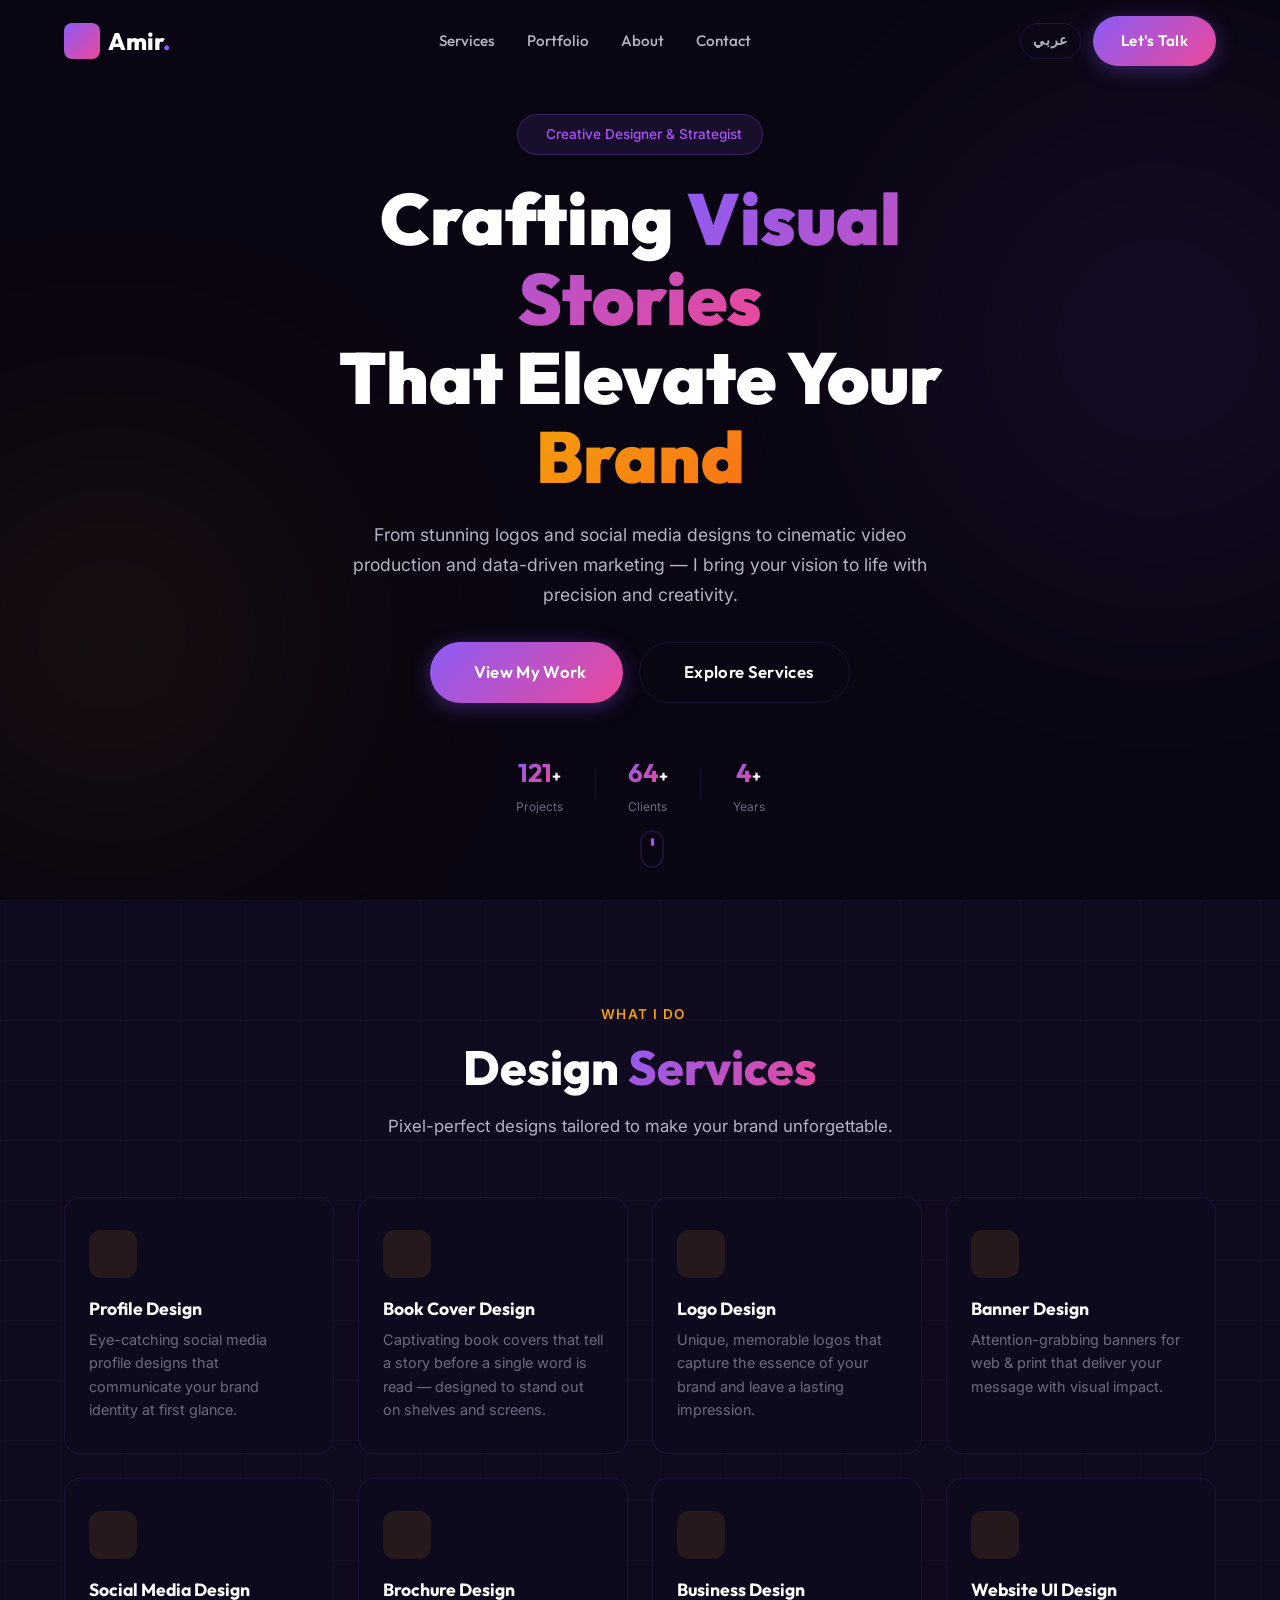
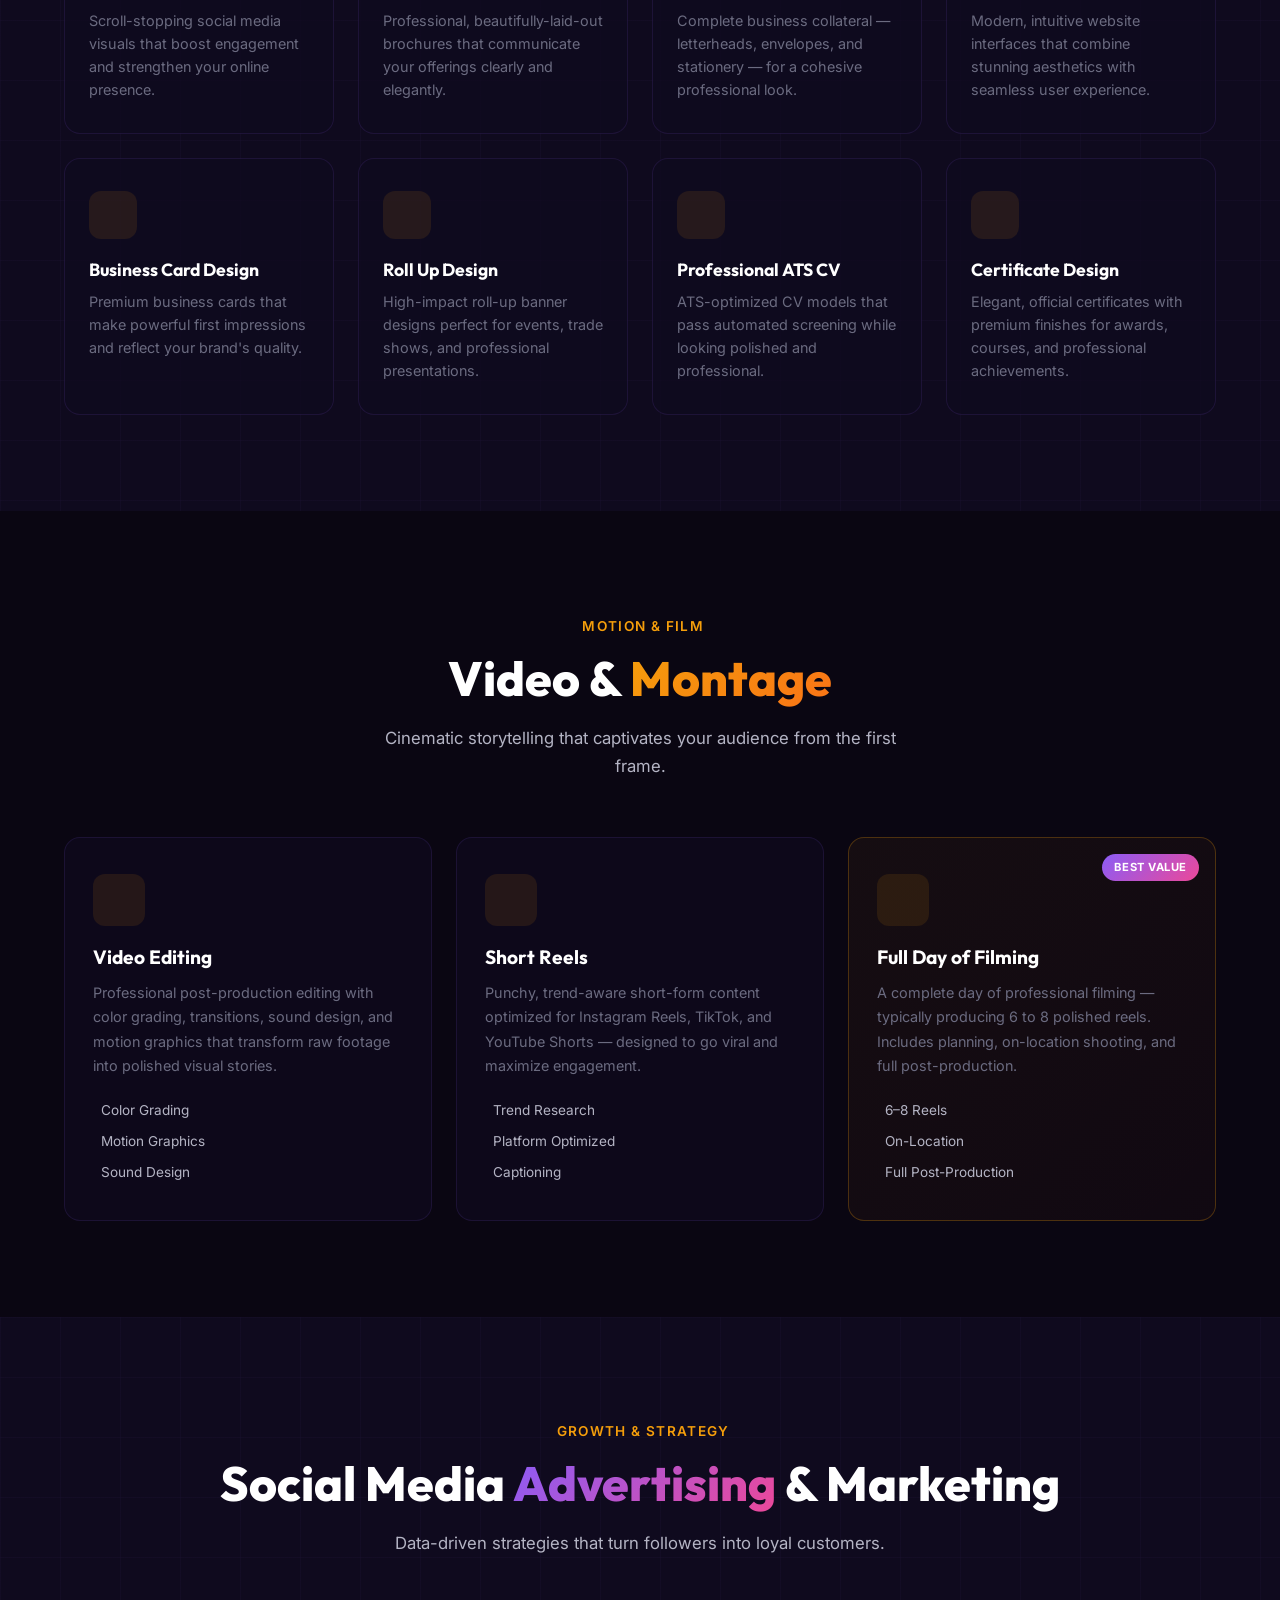
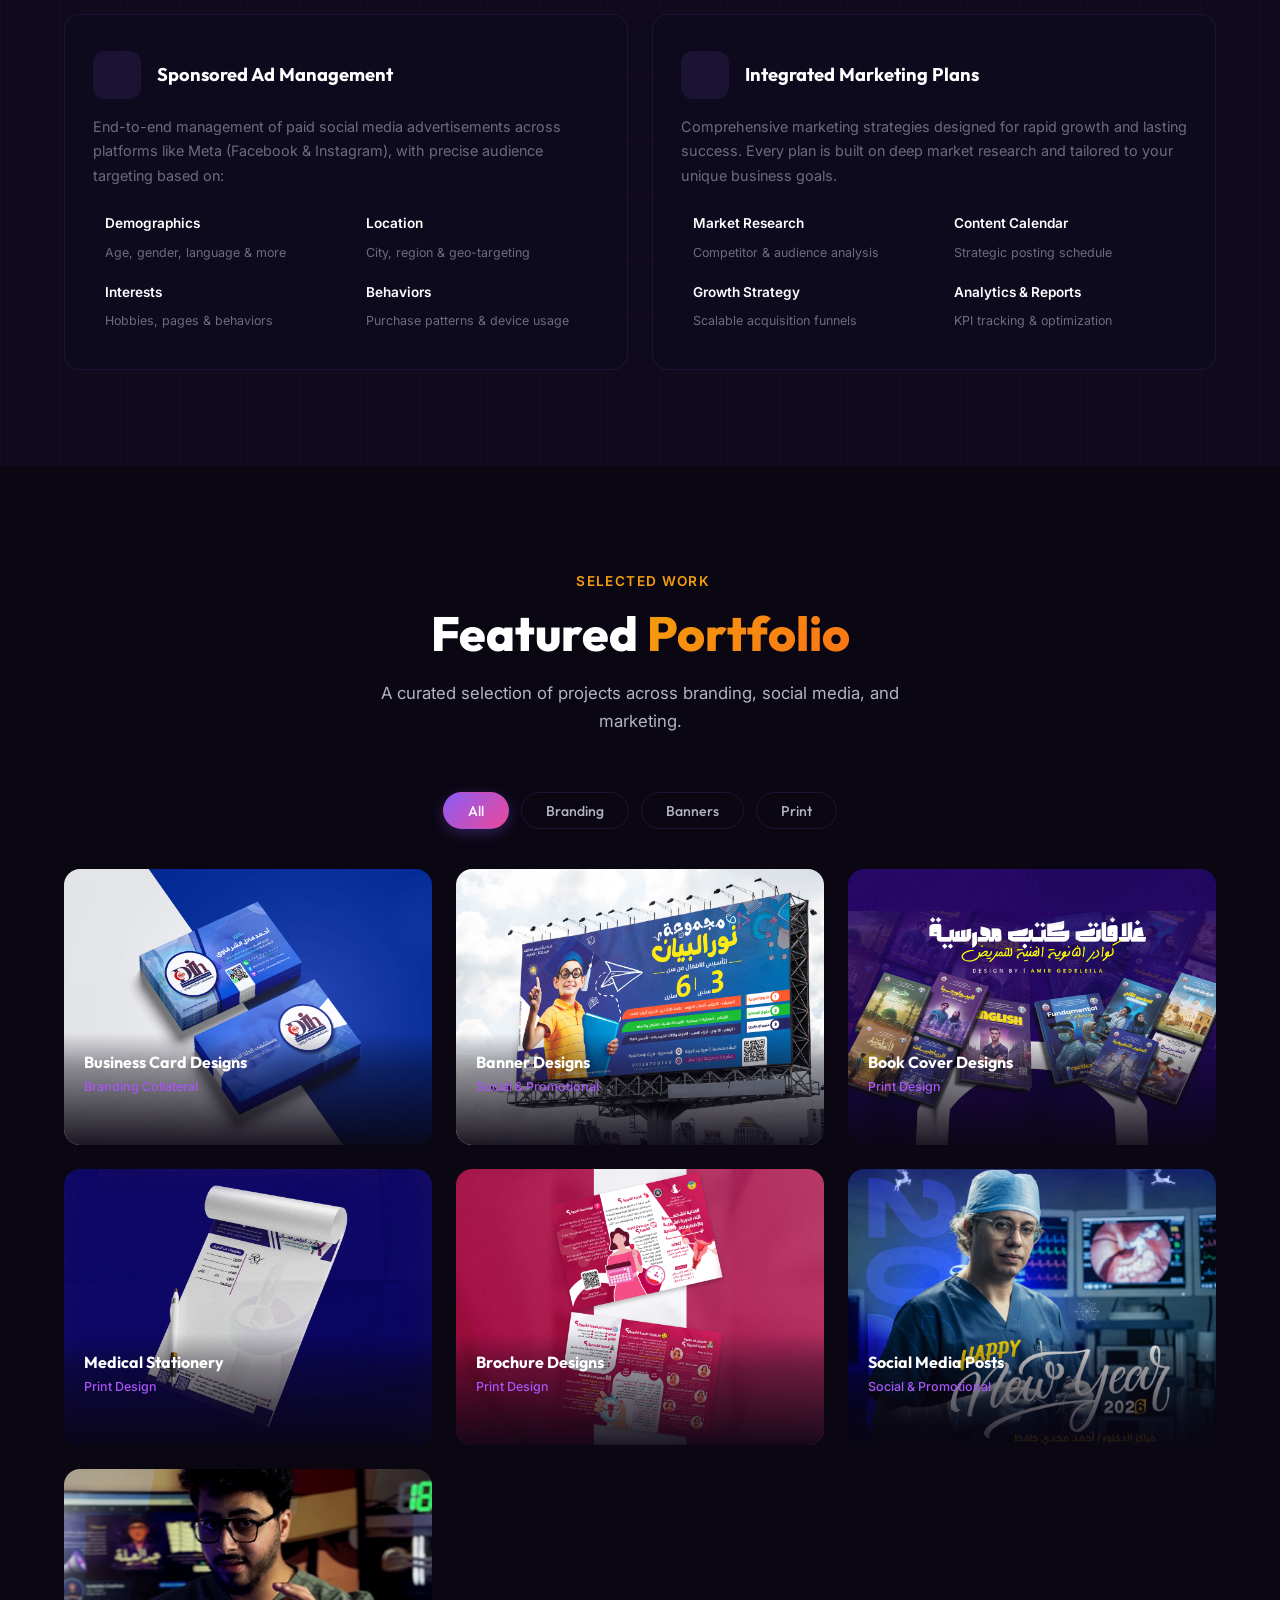
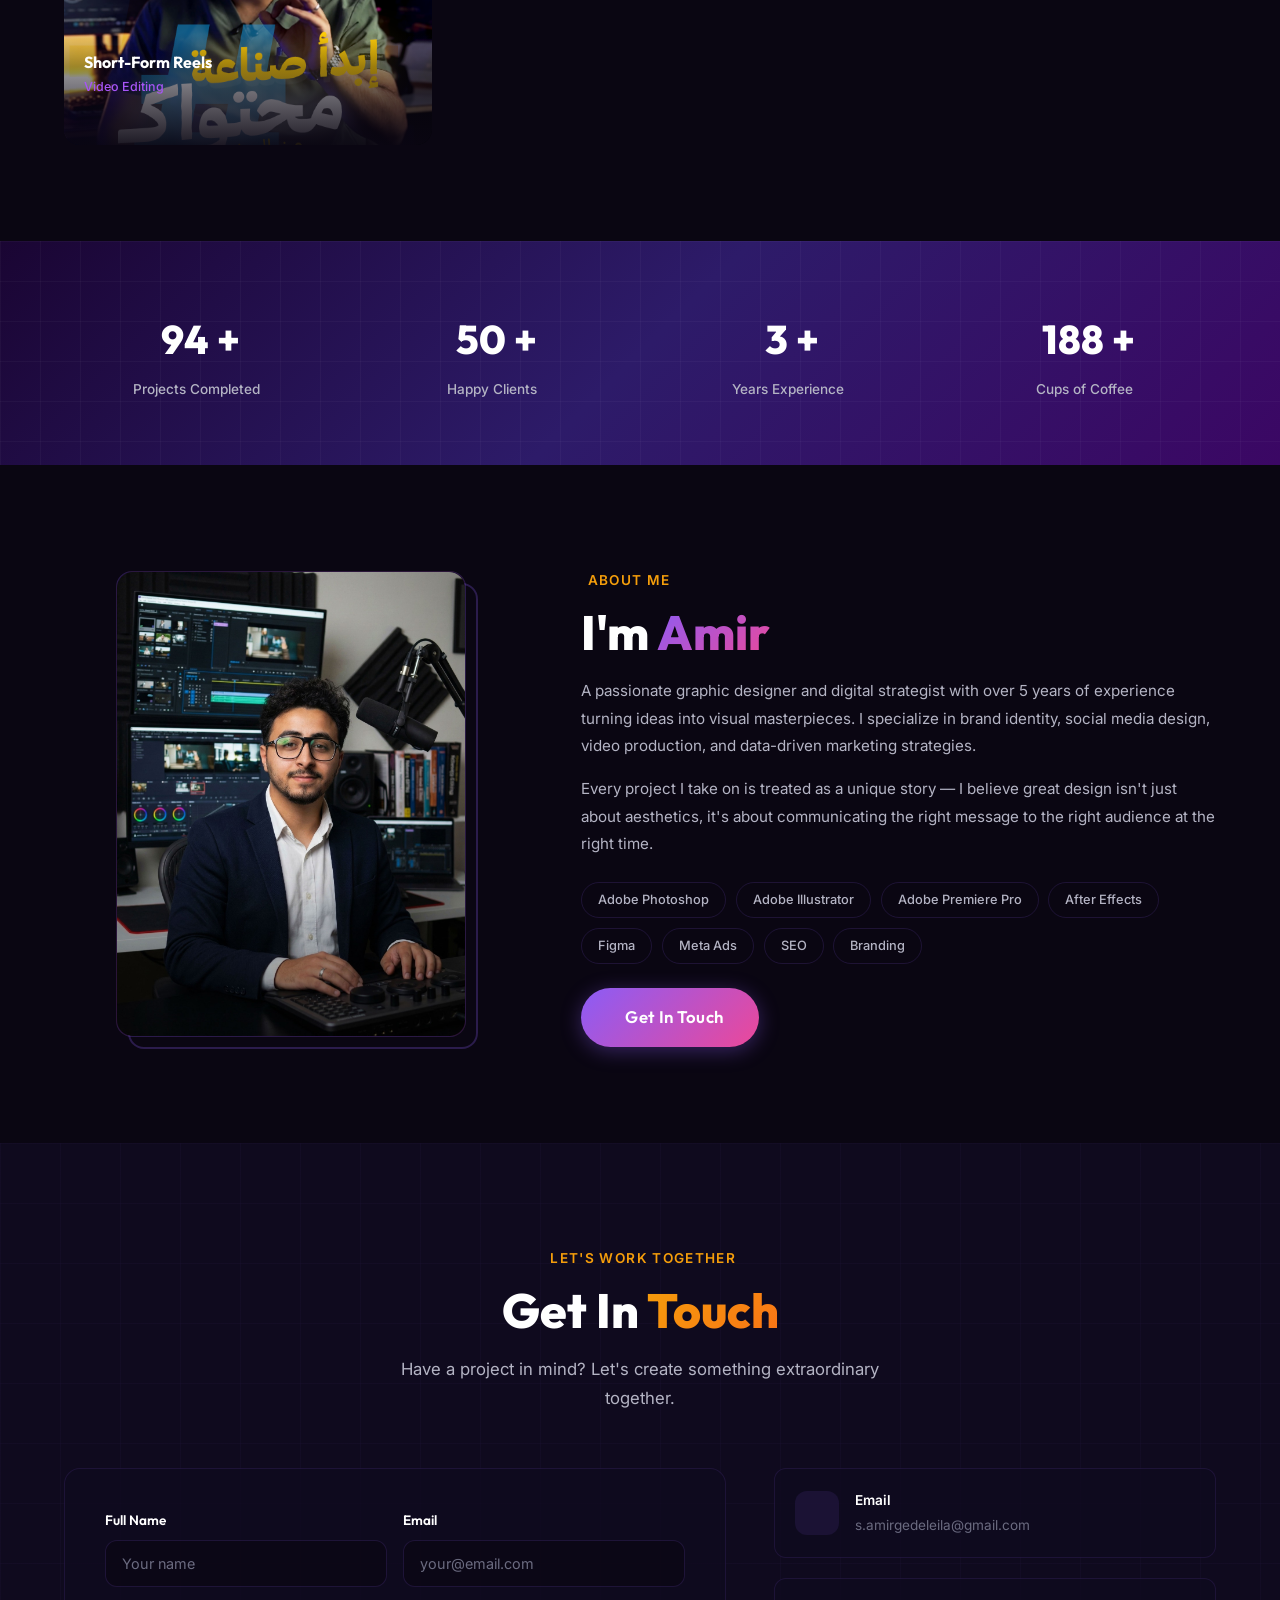
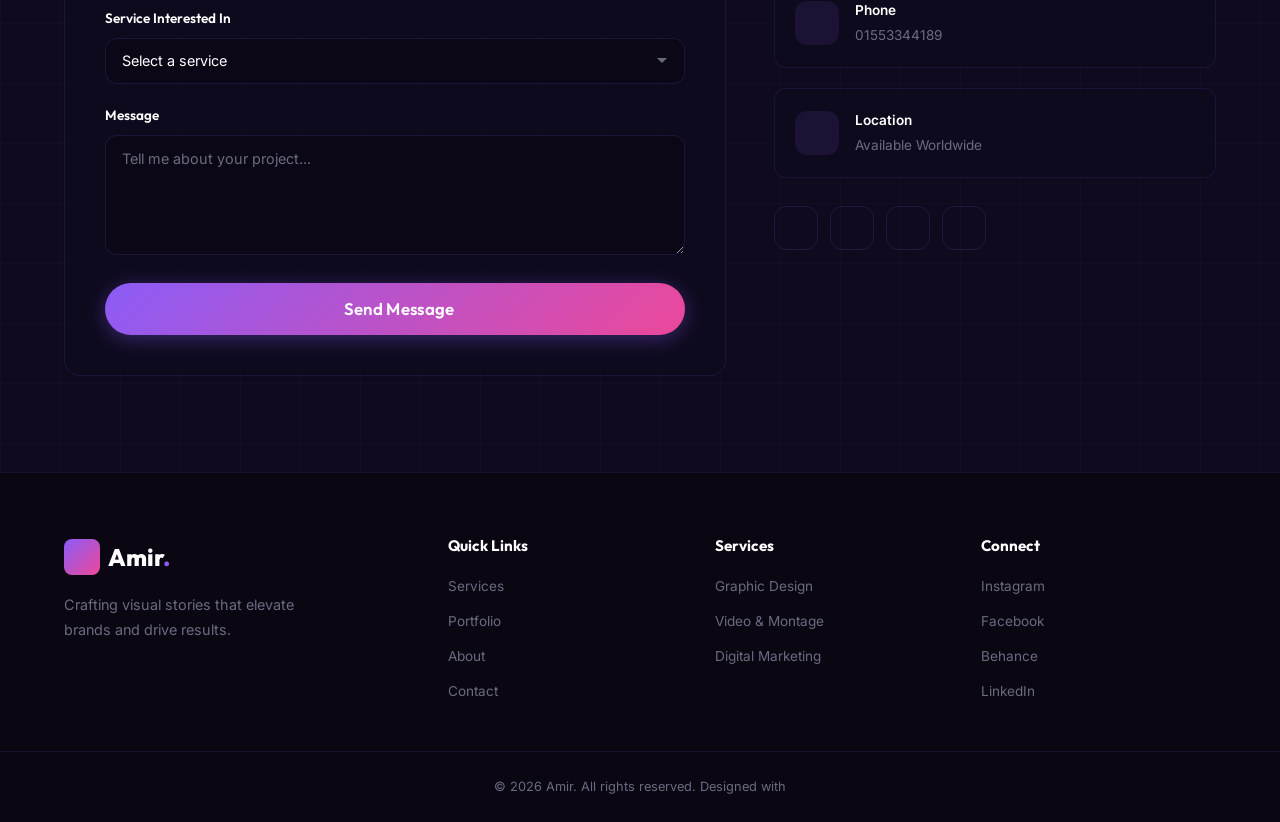
==== commit 08c37e3d: "added reels section with embeded reels and social, and brochures sections" ====
--- a/index.html
+++ b/index.html
@@ -376,7 +376,8 @@
                 <!-- Business Cards (Branding) — hero thumbnail -->
                 <div class="portfolio-item" data-category="branding" data-gallery="businesscards">
                     <div class="portfolio-img">
-                        <img src="images/portfolio/BusinessCards/1.jpg" alt="Business Card Design" />
+                        <img src="images/portfolio/BusinessCards/main.jpg" onerror="fallbackThumbnail(this)"
+                            alt="Business Card Design" />
                     </div>
                     <div class="portfolio-overlay">
                         <h4>Business Card Designs</h4>
@@ -388,7 +389,8 @@
                 <!-- Banners (Social) — hero thumbnail -->
                 <div class="portfolio-item" data-category="social" data-gallery="banners">
                     <div class="portfolio-img">
-                        <img src="images/portfolio/Banners/1.jpg" alt="Banner Design" />
+                        <img src="images/portfolio/Banners/main.jpg" onerror="fallbackThumbnail(this)"
+                            alt="Banner Design" />
                     </div>
                     <div class="portfolio-overlay">
                         <h4>Banner Designs</h4>
@@ -400,7 +402,8 @@
                 <!-- Book Covers (Print) — hero thumbnail -->
                 <div class="portfolio-item" data-category="print" data-gallery="bookcovers">
                     <div class="portfolio-img">
-                        <img src="images/portfolio/BookCovers/1.jpg" alt="Book Cover Design" />
+                        <img src="images/portfolio/BookCovers/main.jpg" onerror="fallbackThumbnail(this)"
+                            alt="Book Cover Design" />
                     </div>
                     <div class="portfolio-overlay">
                         <h4>Book Cover Designs</h4>
@@ -412,12 +415,52 @@
                 <!-- Medical Prescription (Print) — hero thumbnail -->
                 <div class="portfolio-item" data-category="print" data-gallery="medical">
                     <div class="portfolio-img">
-                        <img src="images/portfolio/MedicalPrescription/1.jpg" alt="Medical Prescription Design" />
+                        <img src="images/portfolio/MedicalPrescription/main.jpg" onerror="fallbackThumbnail(this)"
+                            alt="Medical Prescription Design" />
                     </div>
                     <div class="portfolio-overlay">
                         <h4>Medical Stationery</h4>
                         <p>Print Design</p>
                         <span class="gallery-hint"><i class="ph ph-images"></i> View Gallery · 3 projects</span>
+                    </div>
+                </div>
+
+                <!-- Brochures (Print) — hero thumbnail -->
+                <div class="portfolio-item" data-category="print" data-gallery="brochures">
+                    <div class="portfolio-img">
+                        <img src="images/portfolio/Brochures/main.jpg" onerror="fallbackThumbnail(this)"
+                            alt="Brochure Design" />
+                    </div>
+                    <div class="portfolio-overlay">
+                        <h4>Brochure Designs</h4>
+                        <p>Print Design</p>
+                        <span class="gallery-hint"><i class="ph ph-images"></i> View Gallery</span>
+                    </div>
+                </div>
+
+                <!-- Social Media (Social) — hero thumbnail -->
+                <div class="portfolio-item" data-category="social" data-gallery="socialmedia">
+                    <div class="portfolio-img">
+                        <img src="images/portfolio/SocialMedia/main.jpg" onerror="fallbackThumbnail(this)"
+                            alt="Social Media Design" />
+                    </div>
+                    <div class="portfolio-overlay">
+                        <h4>Social Media Posts</h4>
+                        <p>Social & Promotional</p>
+                        <span class="gallery-hint"><i class="ph ph-images"></i> View Gallery</span>
+                    </div>
+                </div>
+
+                <!-- Reels (Video Embed) — hero thumbnail -->
+                <div class="portfolio-item" data-category="social" data-video="reels">
+                    <div class="portfolio-img">
+                        <img src="images/portfolio/Reels/main.png" onerror="fallbackThumbnail(this)"
+                            alt="Short Form Videos" />
+                    </div>
+                    <div class="portfolio-overlay">
+                        <h4>Short-Form Reels</h4>
+                        <p>Video Editing</p>
+                        <span class="gallery-hint"><i class="ph ph-play-circle"></i> Watch Videos</span>
                     </div>
                 </div>
 
@@ -444,6 +487,19 @@
             <i class="ph ph-x"></i>
         </button>
         <img id="pvImg" src="" alt="Full size photo" />
+    </div>
+
+    <!-- ═══════════════════ VIDEO EMBED MODAL ═══════════════════ -->
+    <div class="masonry-modal video-modal" id="videoModal">
+        <div class="mm-header">
+            <h3 class="mm-title" id="vmTitle">Short-Form Reels</h3>
+            <button class="mm-close" id="vmClose" aria-label="Close video">
+                <i class="ph ph-x"></i>
+            </button>
+        </div>
+        <div class="mm-body vm-content" id="vmContent">
+            <!-- Iframes injected here via JS -->
+        </div>
     </div>
 
     <!-- ═══════════════════ STATS BANNER ═══════════════════ -->
--- a/styles.css
+++ b/styles.css
@@ -1397,6 +1397,29 @@
     color: #ef4444;
 }
 
+/* ═══════════════════════════════════════════════════════
+   VIDEO EMBED MODAL
+   ═══════════════════════════════════════════════════════ */
+/* The Video Modal shares the `.masonry-modal` backbone, but customizes its content grid. */
+.vm-content {
+    width: 100%;
+    padding: 2rem;
+    display: flex;
+    flex-wrap: wrap;
+    gap: 30px;
+    justify-content: center;
+    align-items: flex-start;
+}
+
+/* For Facebook/Insta reels specifically */
+.vm-content iframe {
+    border: none;
+    overflow: hidden;
+    border-radius: var(--radius-md);
+    box-shadow: 0 10px 40px rgba(0, 0, 0, 0.5);
+    background: #000;
+}
+
 /* Portfolio hide/show animation */
 .portfolio-item.hidden {
     display: none;
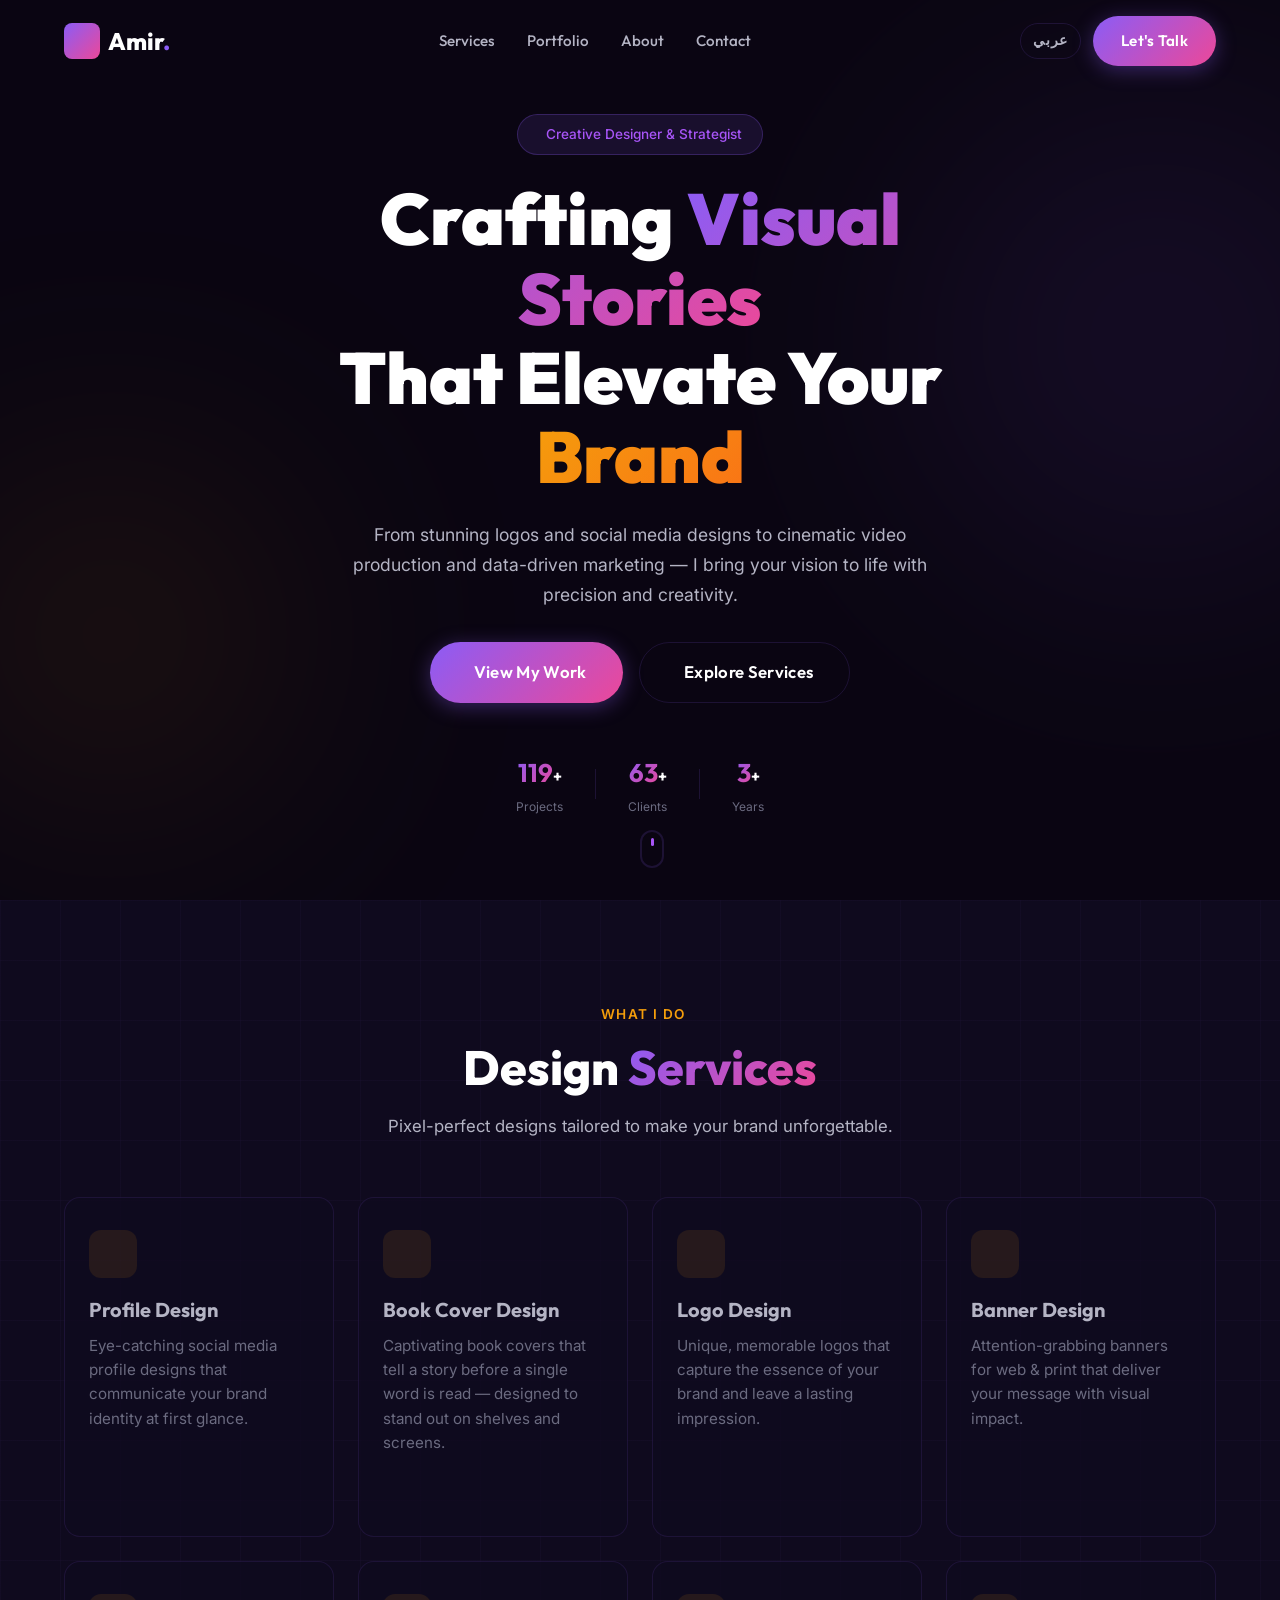
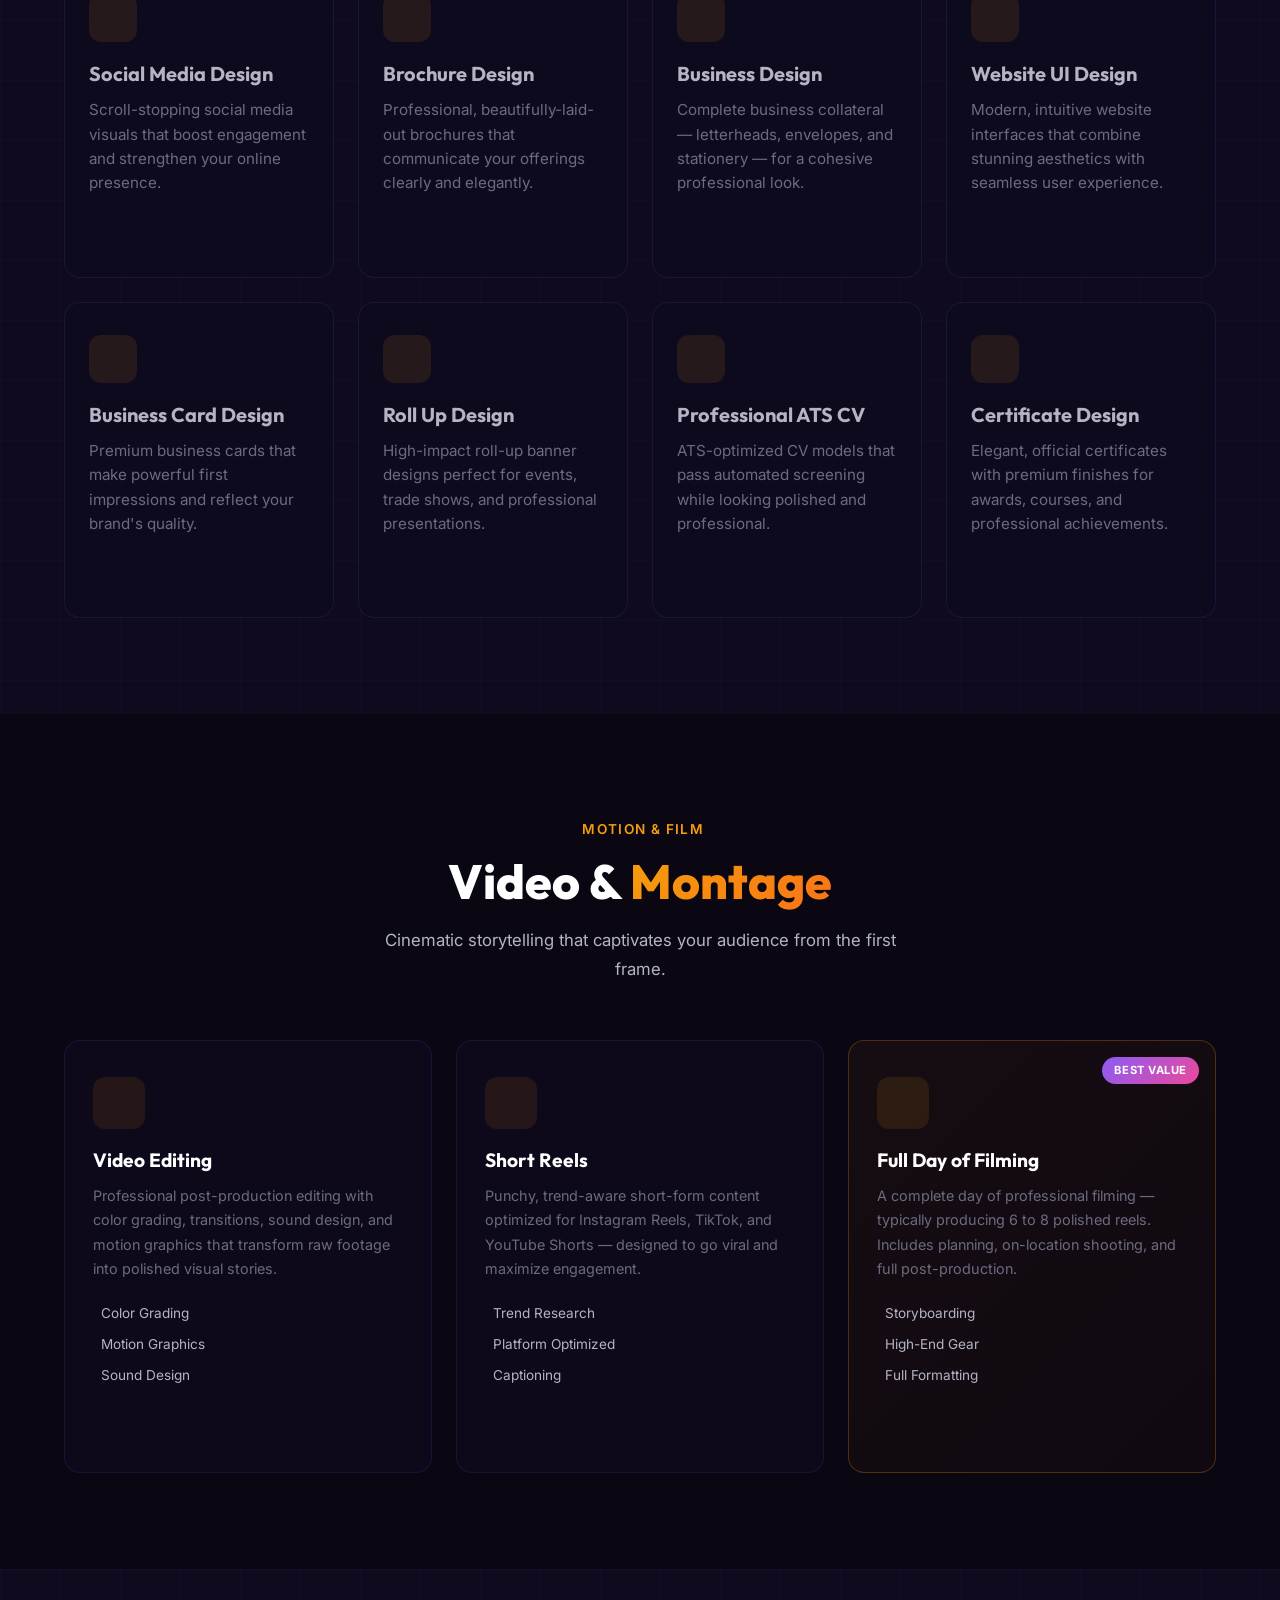
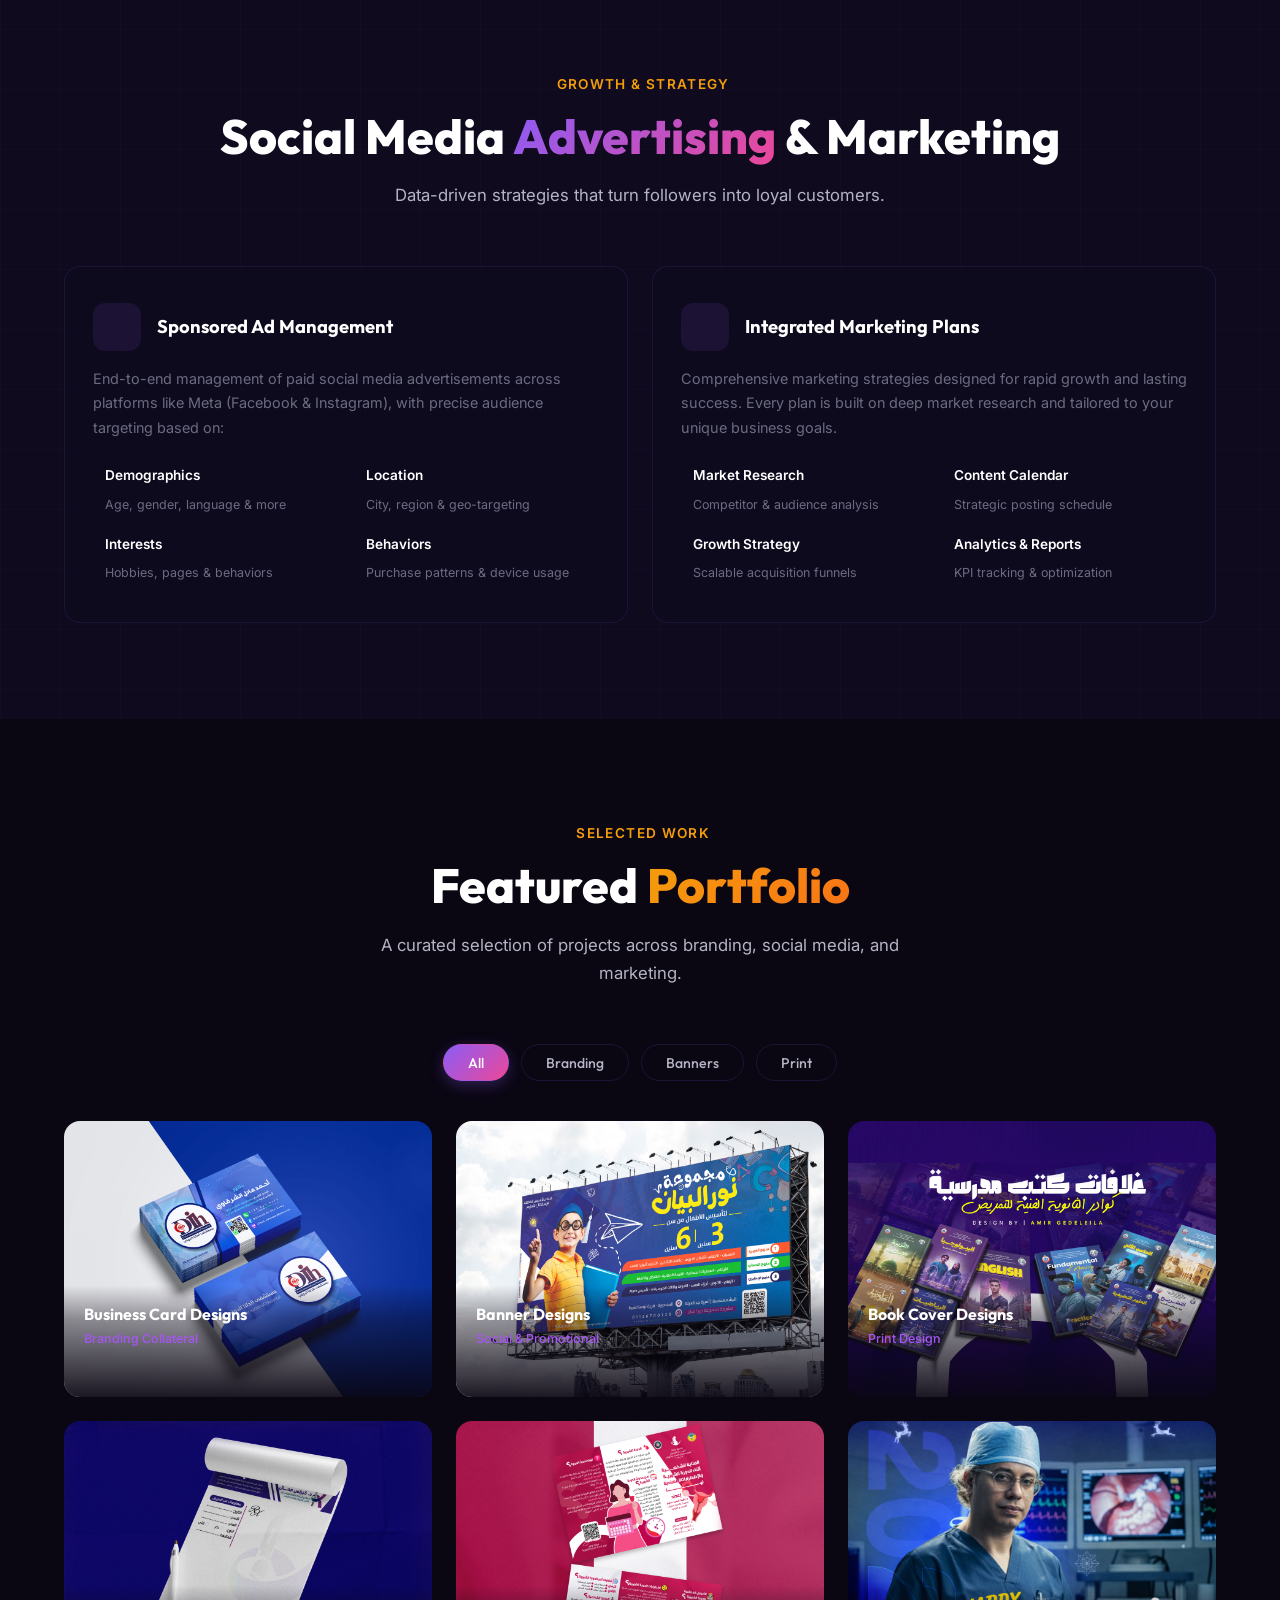
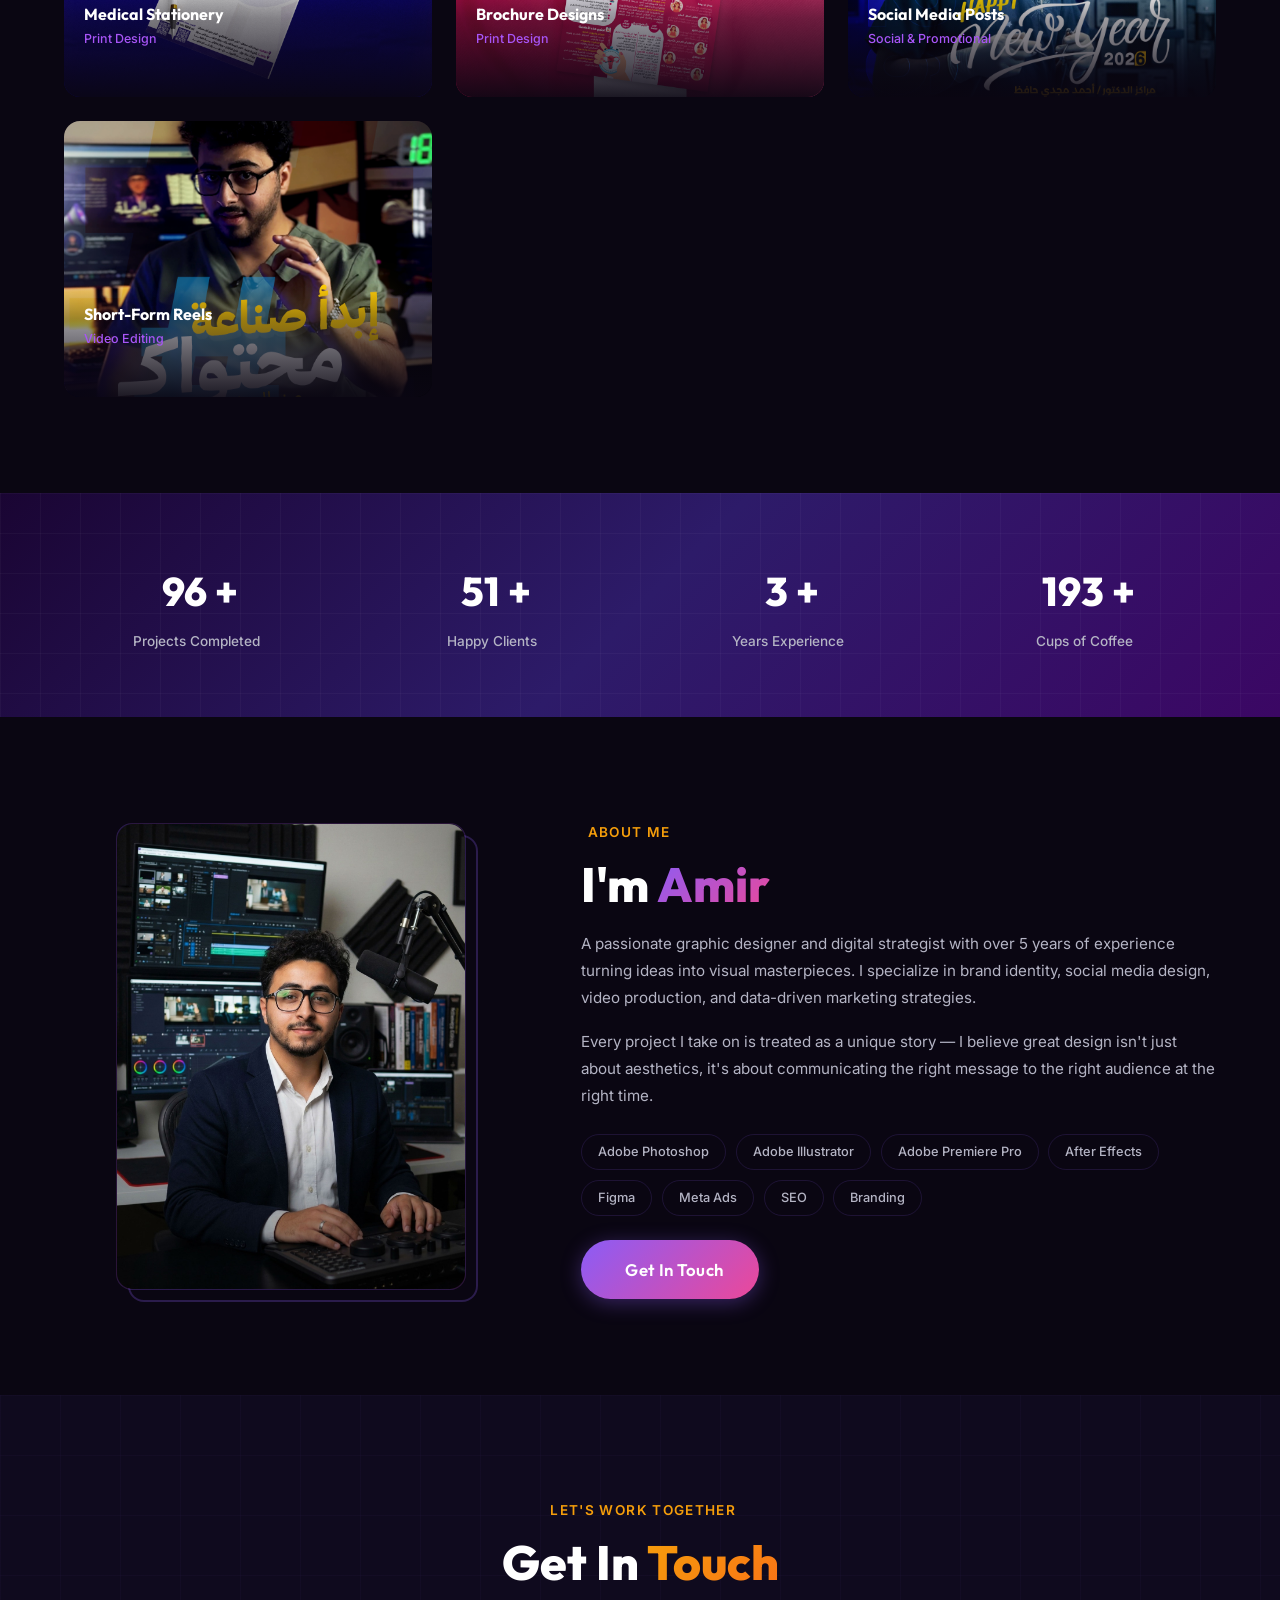
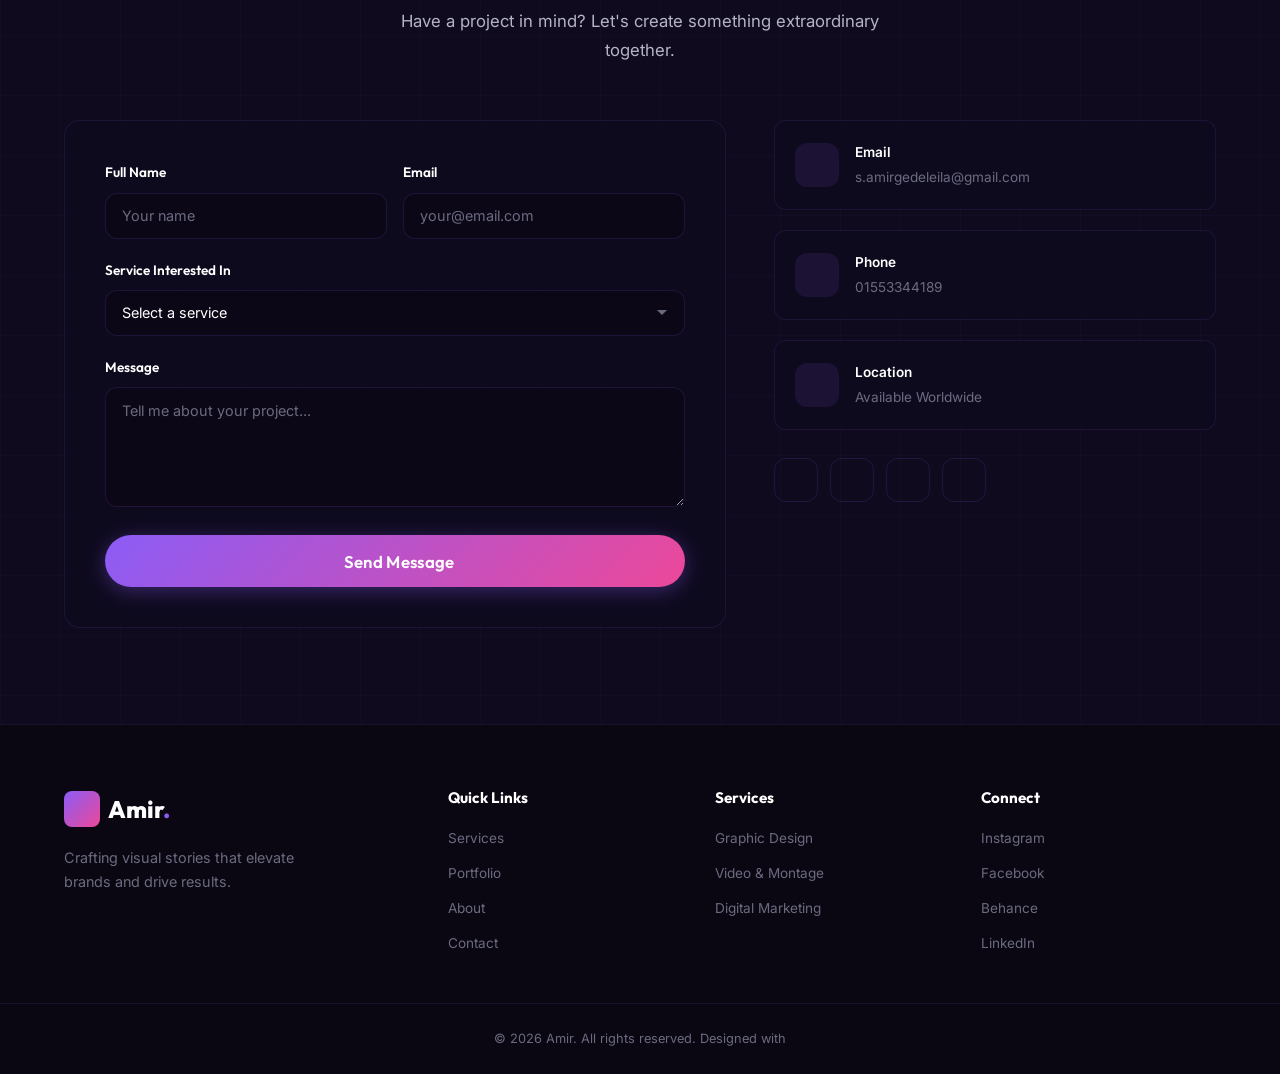
==== commit 9fc8b9c5: "The Interactive Service Cards" ====
--- a/index.html
+++ b/index.html
@@ -5,6 +5,7 @@
     <meta charset="UTF-8" />
     <meta name="viewport" content="width=device-width, initial-scale=1.0" />
     <title>Amir — Creative Graphic Designer & Digital Strategist</title>
+    <link rel="icon" type="image/png" href="images/favicon.png" />
     <meta name="description"
         content="Portfolio of Amir — expert graphic designer, video editor, and digital marketing strategist. Offering logo design, branding, social media content, video production, and sponsored ad management." />
     <meta name="keywords"
@@ -127,6 +128,9 @@
                     <h3>Profile Design</h3>
                     <p>Eye-catching social media profile designs that communicate your brand identity at first glance.
                     </p>
+                    <a href="#portfolio" class="service-link"
+                        onclick="document.querySelector('.filter-btn[data-filter=\'social\']')?.click()">View Portfolio
+                        <i class="ph ph-arrow-right"></i></a>
                 </div>
 
                 <div class="service-card">
@@ -134,6 +138,9 @@
                     <h3>Book Cover Design</h3>
                     <p>Captivating book covers that tell a story before a single word is read — designed to stand out on
                         shelves and screens.</p>
+                    <a href="#portfolio" class="service-link"
+                        onclick="document.querySelector('.filter-btn[data-filter=\'bookcovers\']')?.click()">View
+                        Portfolio <i class="ph ph-arrow-right"></i></a>
                 </div>
 
                 <div class="service-card">
@@ -141,12 +148,18 @@
                     <h3>Logo Design</h3>
                     <p>Unique, memorable logos that capture the essence of your brand and leave a lasting impression.
                     </p>
+                    <a href="#portfolio" class="service-link"
+                        onclick="document.querySelector('.filter-btn[data-filter=\'all\']')?.click()">View Portfolio <i
+                            class="ph ph-arrow-right"></i></a>
                 </div>
 
                 <div class="service-card">
                     <div class="service-icon"><i class="ph ph-flag-banner"></i></div>
                     <h3>Banner Design</h3>
                     <p>Attention-grabbing banners for web & print that deliver your message with visual impact.</p>
+                    <a href="#portfolio" class="service-link"
+                        onclick="document.querySelector('.filter-btn[data-filter=\'banners\']')?.click()">View Portfolio
+                        <i class="ph ph-arrow-right"></i></a>
                 </div>
 
                 <div class="service-card">
@@ -154,6 +167,9 @@
                     <h3>Social Media Design</h3>
                     <p>Scroll-stopping social media visuals that boost engagement and strengthen your online presence.
                     </p>
+                    <a href="#portfolio" class="service-link"
+                        onclick="document.querySelector('.filter-btn[data-filter=\'social\']')?.click()">View Portfolio
+                        <i class="ph ph-arrow-right"></i></a>
                 </div>
 
                 <div class="service-card">
@@ -161,6 +177,9 @@
                     <h3>Brochure Design</h3>
                     <p>Professional, beautifully-laid-out brochures that communicate your offerings clearly and
                         elegantly.</p>
+                    <a href="#portfolio" class="service-link"
+                        onclick="document.querySelector('.filter-btn[data-filter=\'brochures\']')?.click()">View
+                        Portfolio <i class="ph ph-arrow-right"></i></a>
                 </div>
 
                 <div class="service-card">
@@ -168,6 +187,9 @@
                     <h3>Business Design</h3>
                     <p>Complete business collateral — letterheads, envelopes, and stationery — for a cohesive
                         professional look.</p>
+                    <a href="#portfolio" class="service-link"
+                        onclick="document.querySelector('.filter-btn[data-filter=\'businesscards\']')?.click()">View
+                        Portfolio <i class="ph ph-arrow-right"></i></a>
                 </div>
 
                 <div class="service-card">
@@ -175,12 +197,18 @@
                     <h3>Website UI Design</h3>
                     <p>Modern, intuitive website interfaces that combine stunning aesthetics with seamless user
                         experience.</p>
+                    <a href="#portfolio" class="service-link"
+                        onclick="document.querySelector('.filter-btn[data-filter=\'all\']')?.click()">View Portfolio <i
+                            class="ph ph-arrow-right"></i></a>
                 </div>
 
                 <div class="service-card">
                     <div class="service-icon"><i class="ph ph-identification-card"></i></div>
                     <h3>Business Card Design</h3>
                     <p>Premium business cards that make powerful first impressions and reflect your brand's quality.</p>
+                    <a href="#portfolio" class="service-link"
+                        onclick="document.querySelector('.filter-btn[data-filter=\'businesscards\']')?.click()">View
+                        Portfolio <i class="ph ph-arrow-right"></i></a>
                 </div>
 
                 <div class="service-card">
@@ -188,6 +216,9 @@
                     <h3>Roll Up Design</h3>
                     <p>High-impact roll-up banner designs perfect for events, trade shows, and professional
                         presentations.</p>
+                    <a href="#portfolio" class="service-link"
+                        onclick="document.querySelector('.filter-btn[data-filter=\'banners\']')?.click()">View Portfolio
+                        <i class="ph ph-arrow-right"></i></a>
                 </div>
 
                 <div class="service-card">
@@ -195,6 +226,9 @@
                     <h3>Professional ATS CV</h3>
                     <p>ATS-optimized CV models that pass automated screening while looking polished and professional.
                     </p>
+                    <a href="#portfolio" class="service-link"
+                        onclick="document.querySelector('.filter-btn[data-filter=\'all\']')?.click()">View Portfolio <i
+                            class="ph ph-arrow-right"></i></a>
                 </div>
 
                 <div class="service-card">
@@ -202,6 +236,9 @@
                     <h3>Certificate Design</h3>
                     <p>Elegant, official certificates with premium finishes for awards, courses, and professional
                         achievements.</p>
+                    <a href="#portfolio" class="service-link"
+                        onclick="document.querySelector('.filter-btn[data-filter=\'all\']')?.click()">View Portfolio <i
+                            class="ph ph-arrow-right"></i></a>
                 </div>
 
             </div>
@@ -229,6 +266,9 @@
                         <li><i class="ph ph-check-circle"></i> Motion Graphics</li>
                         <li><i class="ph ph-check-circle"></i> Sound Design</li>
                     </ul>
+                    <a href="#portfolio" class="service-link"
+                        onclick="document.querySelector('.filter-btn[data-filter=\'reels\']')?.click()">View Portfolio
+                        <i class="ph ph-arrow-right"></i></a>
                 </div>
 
                 <div class="video-card">
@@ -241,6 +281,9 @@
                         <li><i class="ph ph-check-circle"></i> Platform Optimized</li>
                         <li><i class="ph ph-check-circle"></i> Captioning</li>
                     </ul>
+                    <a href="#portfolio" class="service-link"
+                        onclick="document.querySelector('.filter-btn[data-filter=\'reels\']')?.click()">View Portfolio
+                        <i class="ph ph-arrow-right"></i></a>
                 </div>
 
                 <div class="video-card video-card--highlight">
@@ -249,10 +292,13 @@
                     <p>A complete day of professional filming — typically producing 6 to 8 polished reels. Includes
                         planning, on-location shooting, and full post-production.</p>
                     <ul class="video-features">
-                        <li><i class="ph ph-check-circle"></i> 6–8 Reels</li>
-                        <li><i class="ph ph-check-circle"></i> On-Location</li>
-                        <li><i class="ph ph-check-circle"></i> Full Post-Production</li>
+                        <li><i class="ph ph-check-circle"></i> Storyboarding</li>
+                        <li><i class="ph ph-check-circle"></i> High-End Gear</li>
+                        <li><i class="ph ph-check-circle"></i> Full Formatting</li>
                     </ul>
+                    <a href="#portfolio" class="service-link"
+                        onclick="document.querySelector('.filter-btn[data-filter=\'reels\']')?.click()">View Portfolio
+                        <i class="ph ph-arrow-right"></i></a>
                     <span class="featured-badge">Best Value</span>
                 </div>
 
--- a/styles.css
+++ b/styles.css
@@ -791,15 +791,43 @@
 }
 
 .service-card h3 {
-    font-size: 1.1rem;
-    font-weight: 700;
-    margin-bottom: 0.6rem;
+    font-size: 1.25rem;
+    margin-bottom: 0.75rem;
+    color: var(--text-light);
 }
 
 .service-card p {
+    color: var(--text-muted);
+    font-size: 0.95rem;
+    line-height: 1.6;
+}
+
+.service-link {
+    display: inline-flex;
+    align-items: center;
+    gap: 0.5rem;
+    margin-top: 1.5rem;
+    color: var(--gold);
+    font-weight: 500;
     font-size: 0.9rem;
-    line-height: 1.6;
-    color: var(--text-muted);
+    text-decoration: none;
+    opacity: 0;
+    transform: translateY(10px);
+    transition: var(--transition-base);
+}
+
+.service-card:hover .service-link,
+.video-card:hover .service-link {
+    opacity: 1;
+    transform: translateY(0);
+}
+
+.service-link i {
+    transition: transform 0.3s ease;
+}
+
+.service-link:hover i {
+    transform: translateX(4px);
 }
 
 .service-card--featured {
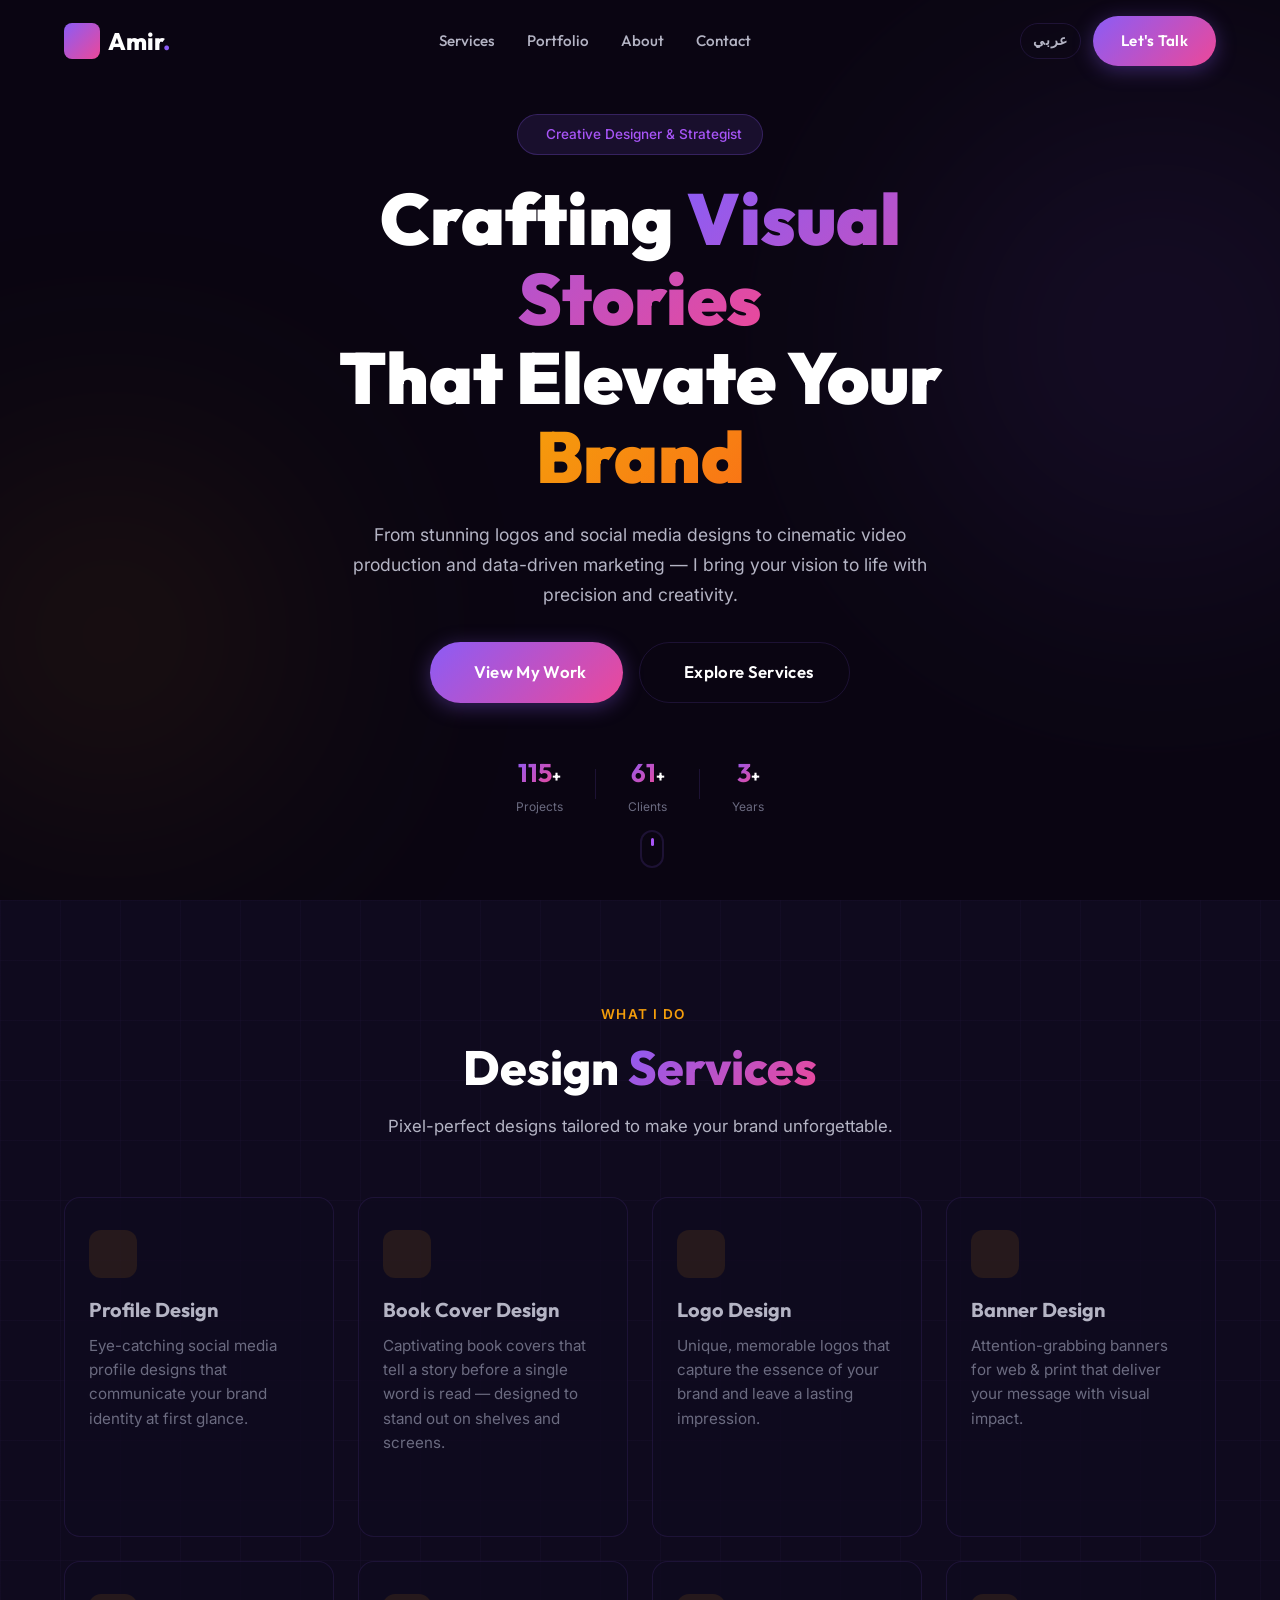
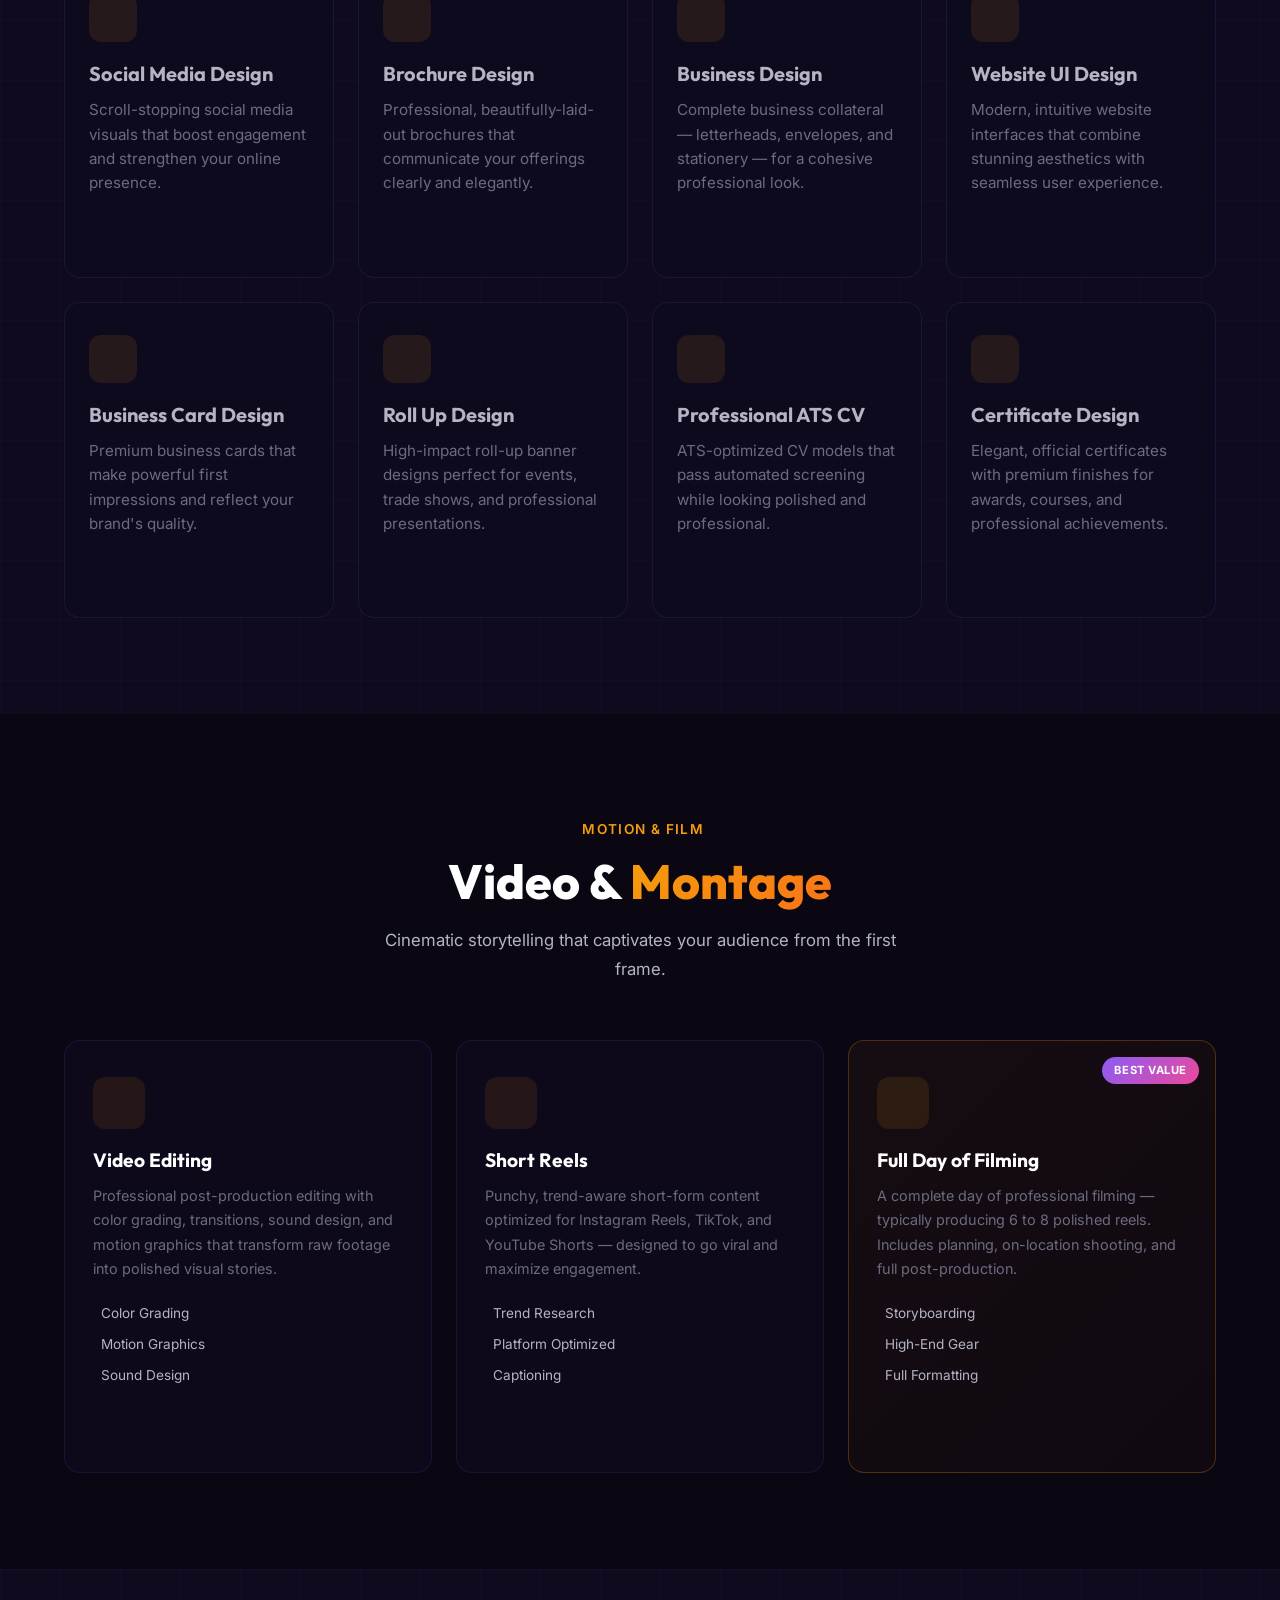
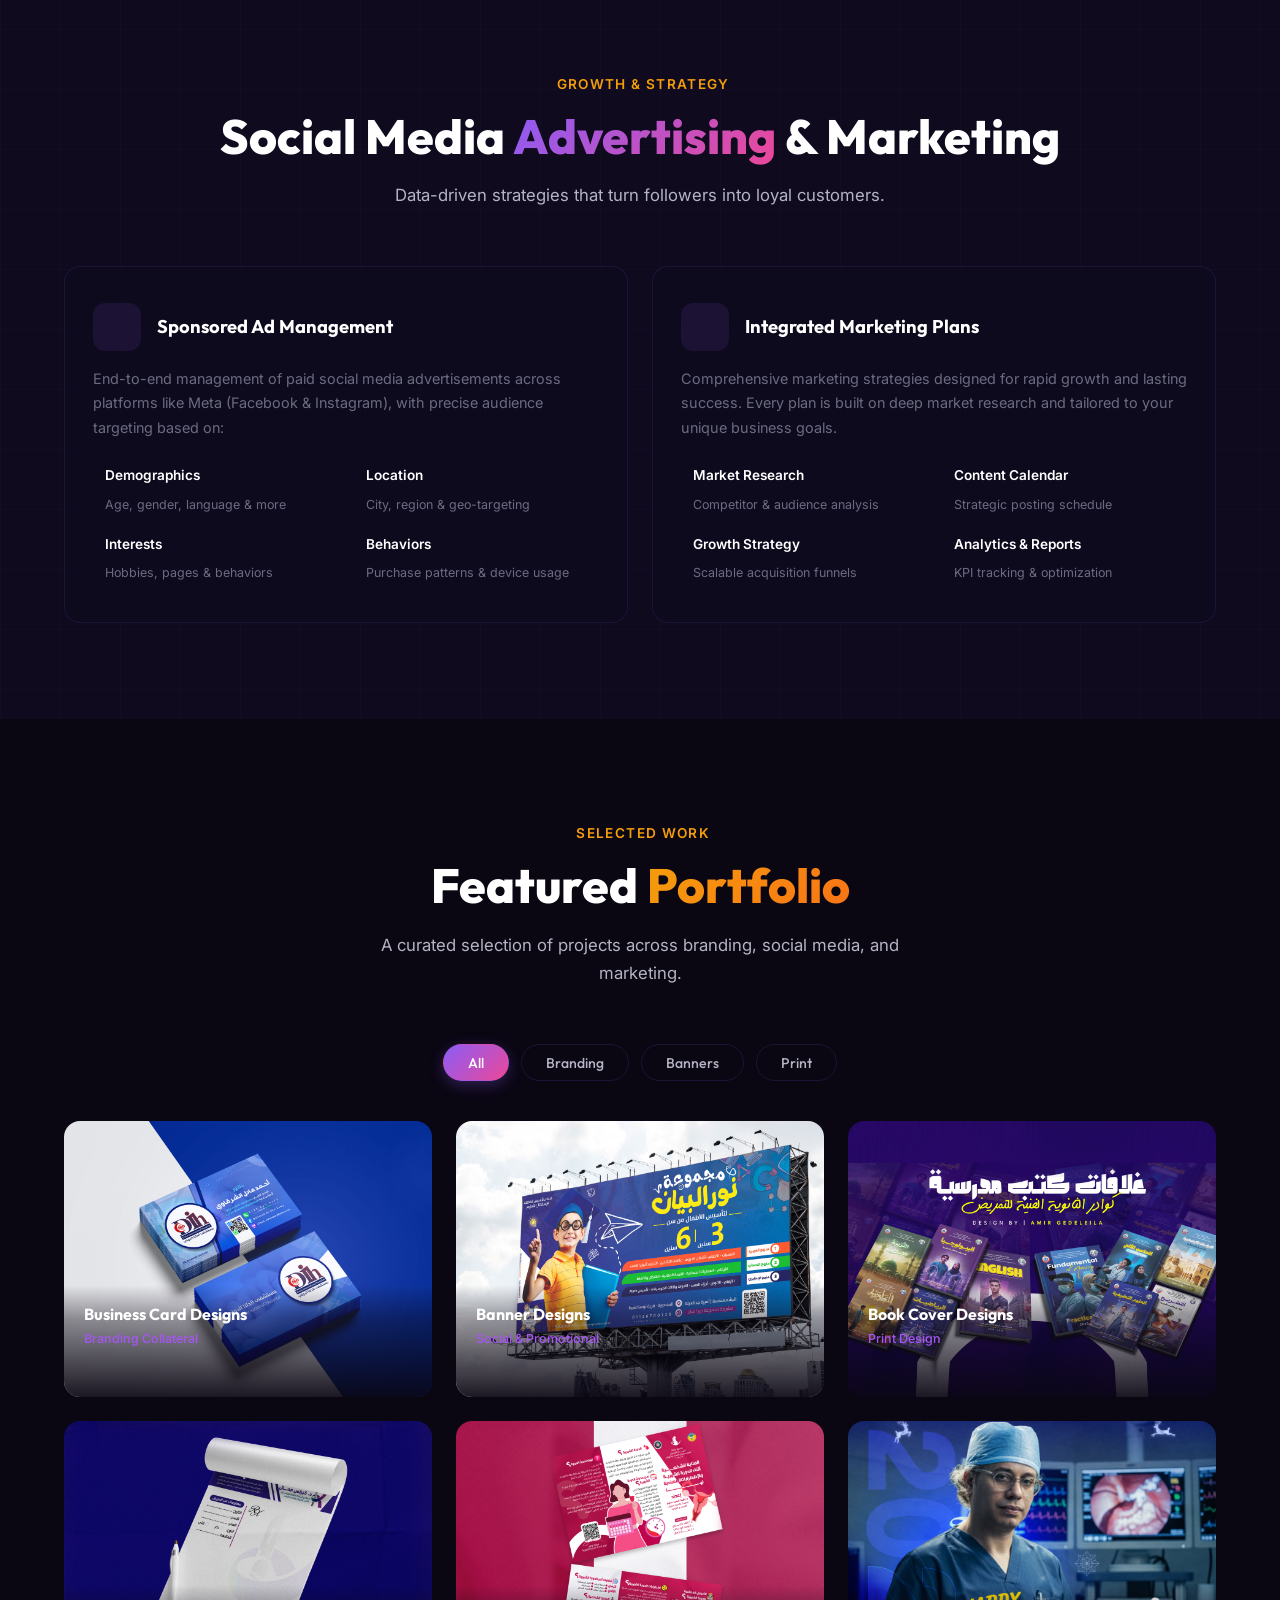
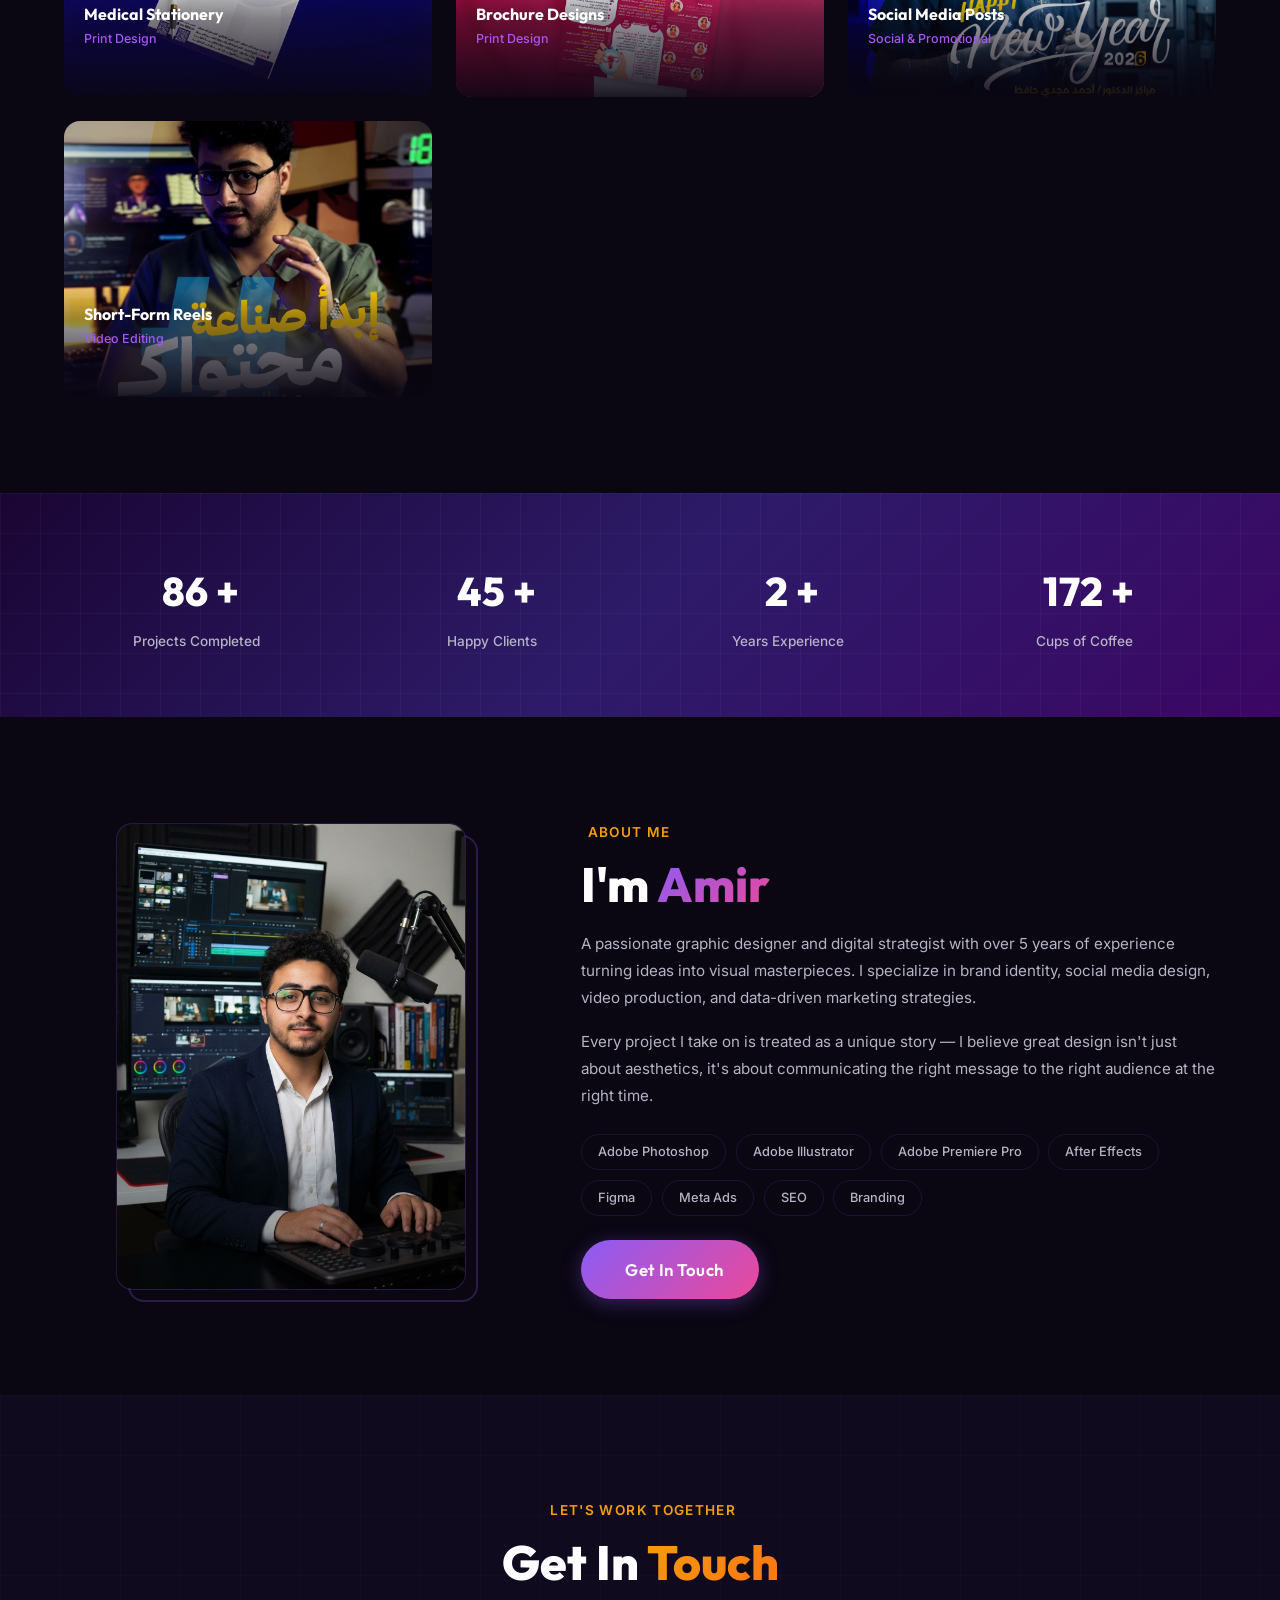
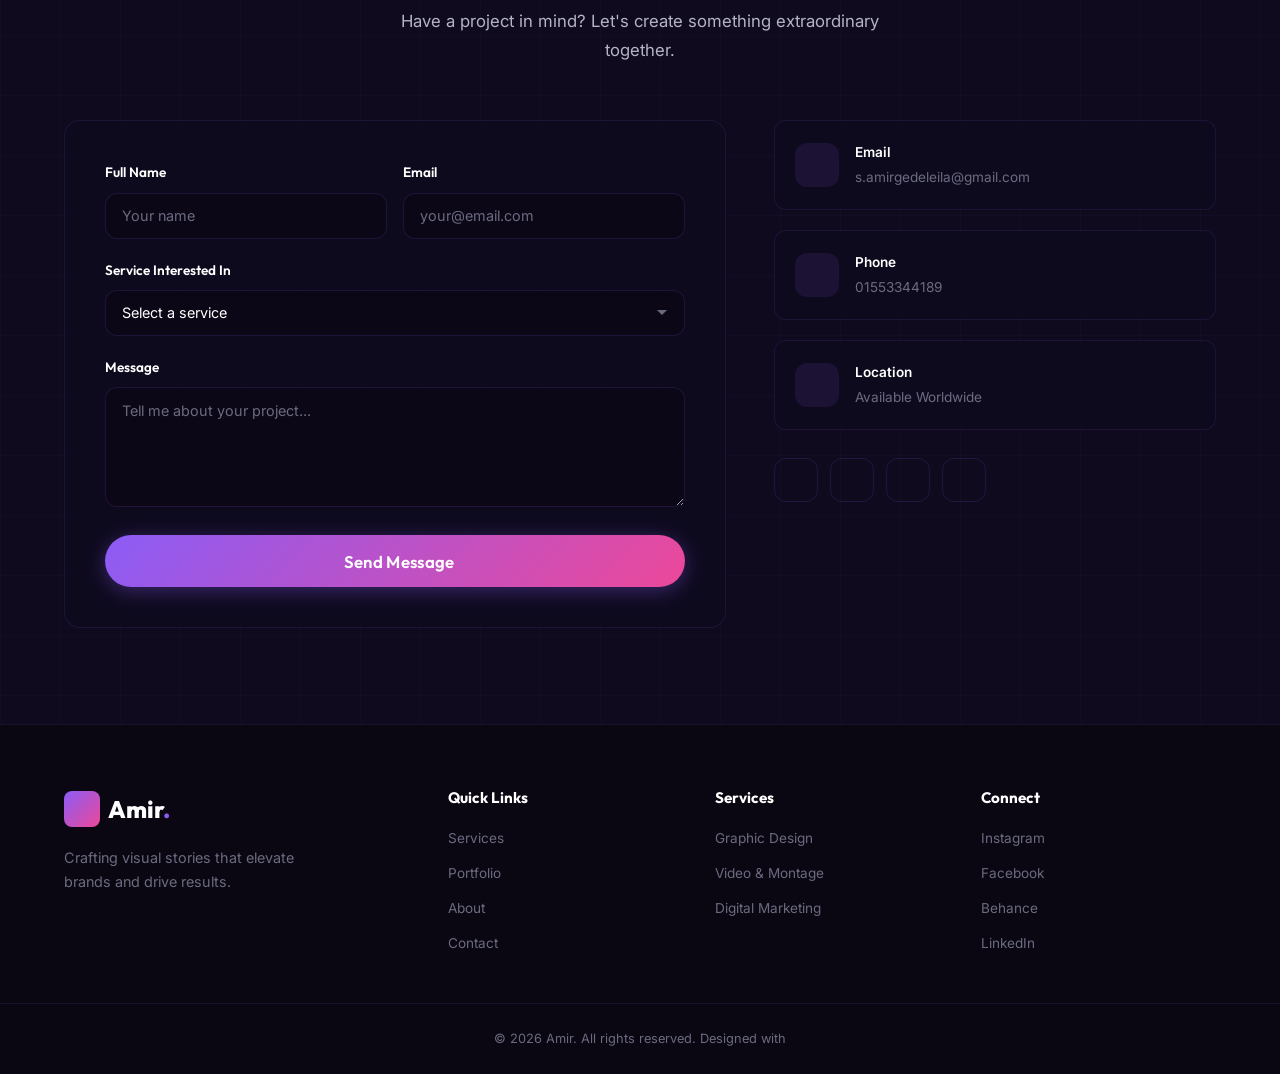
==== commit 38a2e275: "added logo, and fixed routing from services to portfolio sections" ====
--- a/index.html
+++ b/index.html
@@ -129,7 +129,7 @@
                     <p>Eye-catching social media profile designs that communicate your brand identity at first glance.
                     </p>
                     <a href="#portfolio" class="service-link"
-                        onclick="document.querySelector('.filter-btn[data-filter=\'social\']')?.click()">View Portfolio
+                        onclick="document.querySelector('.filter-btn[data-filter=\'all\']')?.click()">View Portfolio
                         <i class="ph ph-arrow-right"></i></a>
                 </div>
 
@@ -139,7 +139,7 @@
                     <p>Captivating book covers that tell a story before a single word is read — designed to stand out on
                         shelves and screens.</p>
                     <a href="#portfolio" class="service-link"
-                        onclick="document.querySelector('.filter-btn[data-filter=\'bookcovers\']')?.click()">View
+                        onclick="document.querySelector('.portfolio-item[data-gallery=\'bookcovers\']')?.click()">View
                         Portfolio <i class="ph ph-arrow-right"></i></a>
                 </div>
 
@@ -168,7 +168,8 @@
                     <p>Scroll-stopping social media visuals that boost engagement and strengthen your online presence.
                     </p>
                     <a href="#portfolio" class="service-link"
-                        onclick="document.querySelector('.filter-btn[data-filter=\'social\']')?.click()">View Portfolio
+                        onclick="document.querySelector('.portfolio-item[data-gallery=\'socialmedia\']')?.click()">View
+                        Portfolio
                         <i class="ph ph-arrow-right"></i></a>
                 </div>
 
@@ -178,7 +179,7 @@
                     <p>Professional, beautifully-laid-out brochures that communicate your offerings clearly and
                         elegantly.</p>
                     <a href="#portfolio" class="service-link"
-                        onclick="document.querySelector('.filter-btn[data-filter=\'brochures\']')?.click()">View
+                        onclick="document.querySelector('.portfolio-item[data-gallery=\'brochures\']')?.click()">View
                         Portfolio <i class="ph ph-arrow-right"></i></a>
                 </div>
 
@@ -188,7 +189,7 @@
                     <p>Complete business collateral — letterheads, envelopes, and stationery — for a cohesive
                         professional look.</p>
                     <a href="#portfolio" class="service-link"
-                        onclick="document.querySelector('.filter-btn[data-filter=\'businesscards\']')?.click()">View
+                        onclick="document.querySelector('.portfolio-item[data-gallery=\'medical\']')?.click()">View
                         Portfolio <i class="ph ph-arrow-right"></i></a>
                 </div>
 
@@ -207,7 +208,7 @@
                     <h3>Business Card Design</h3>
                     <p>Premium business cards that make powerful first impressions and reflect your brand's quality.</p>
                     <a href="#portfolio" class="service-link"
-                        onclick="document.querySelector('.filter-btn[data-filter=\'businesscards\']')?.click()">View
+                        onclick="document.querySelector('.portfolio-item[data-gallery=\'businesscards\']')?.click()">View
                         Portfolio <i class="ph ph-arrow-right"></i></a>
                 </div>
 
@@ -217,7 +218,7 @@
                     <p>High-impact roll-up banner designs perfect for events, trade shows, and professional
                         presentations.</p>
                     <a href="#portfolio" class="service-link"
-                        onclick="document.querySelector('.filter-btn[data-filter=\'banners\']')?.click()">View Portfolio
+                        onclick="document.querySelector('.filter-btn[data-filter=\'all\']')?.click()">View Portfolio
                         <i class="ph ph-arrow-right"></i></a>
                 </div>
 
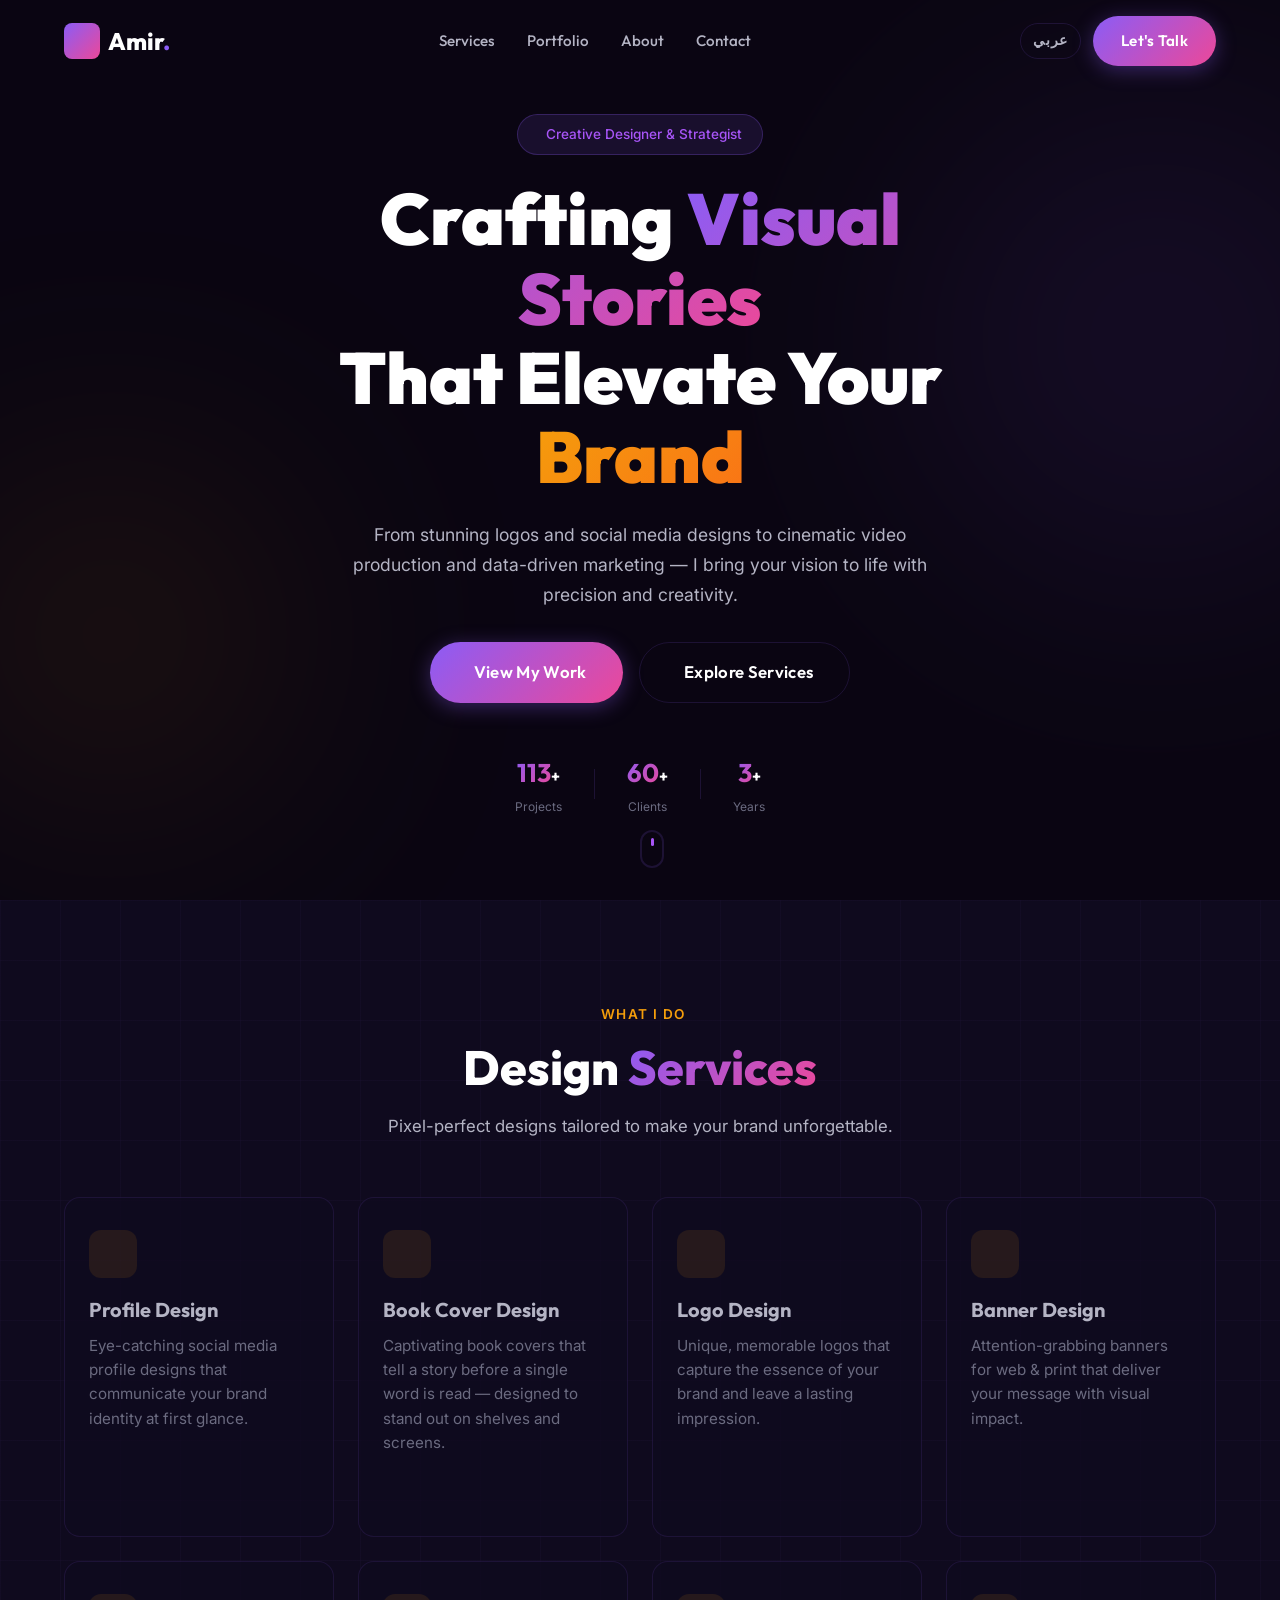
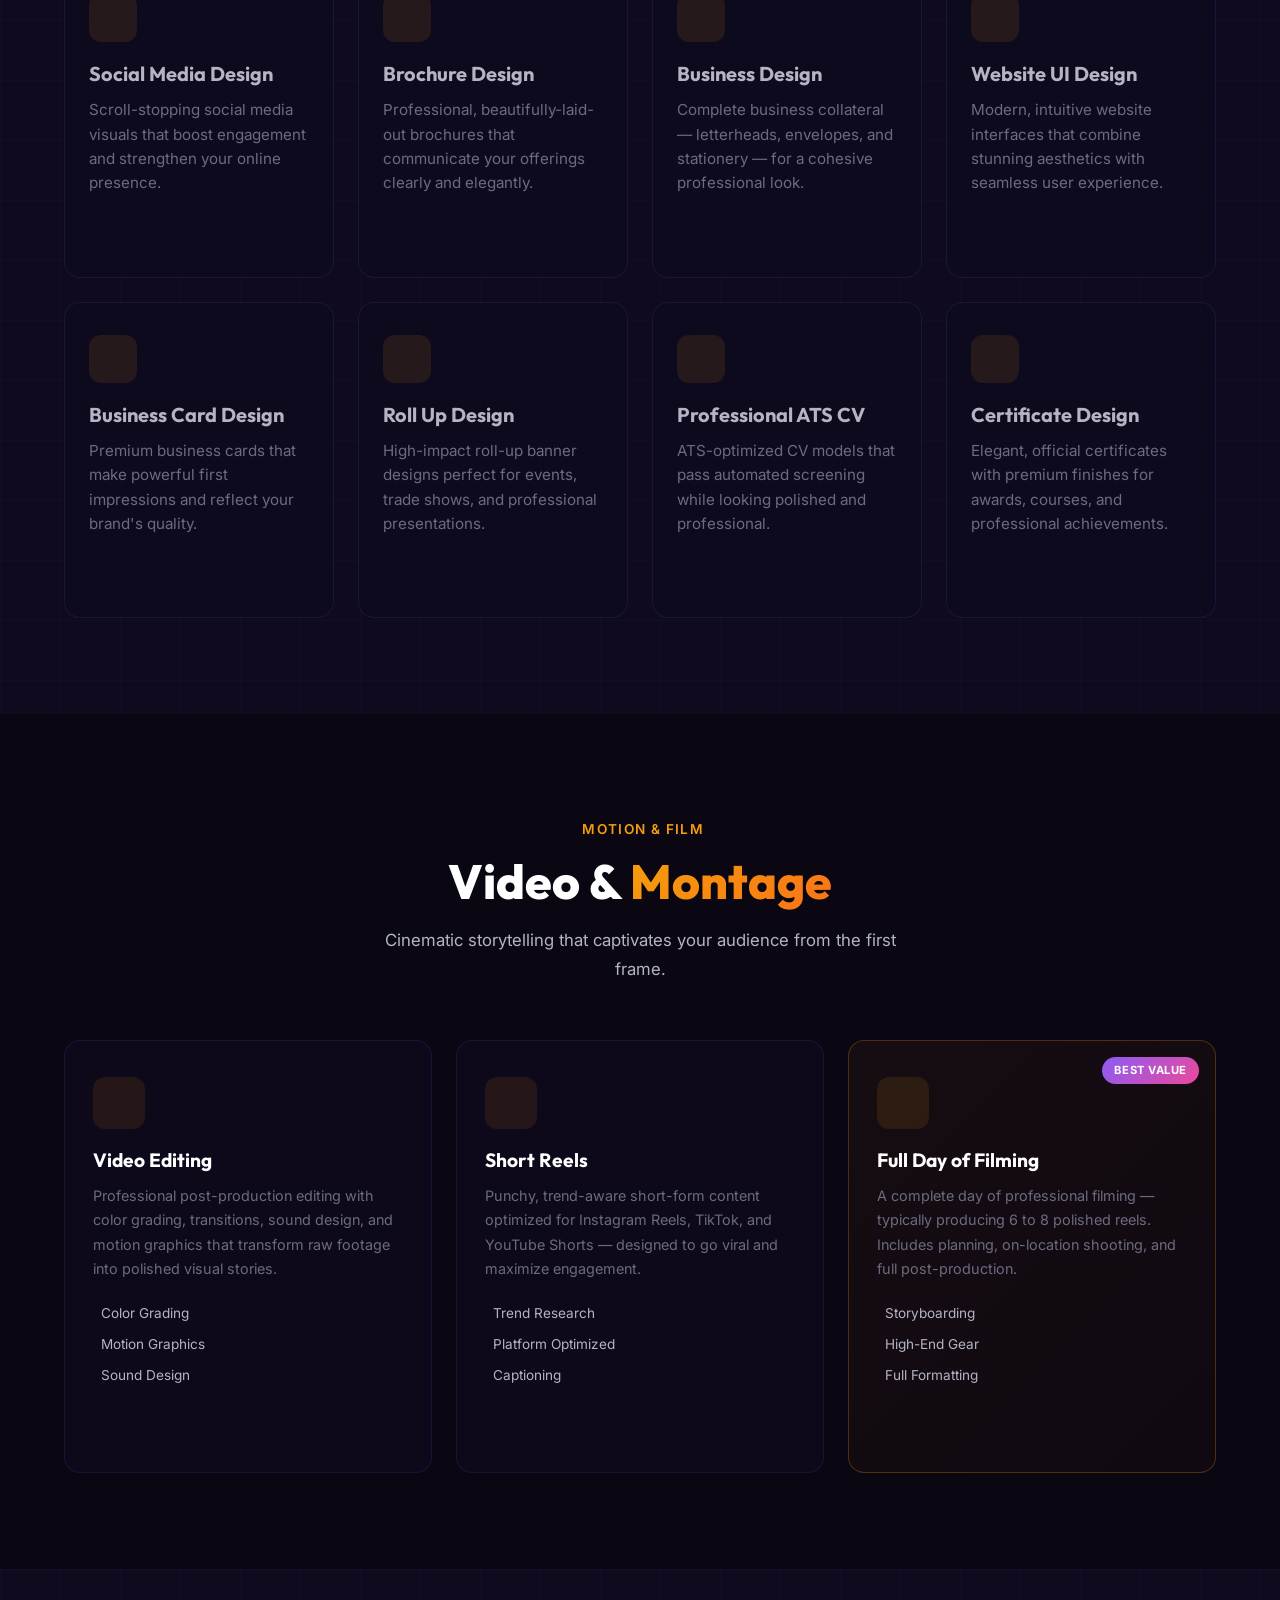
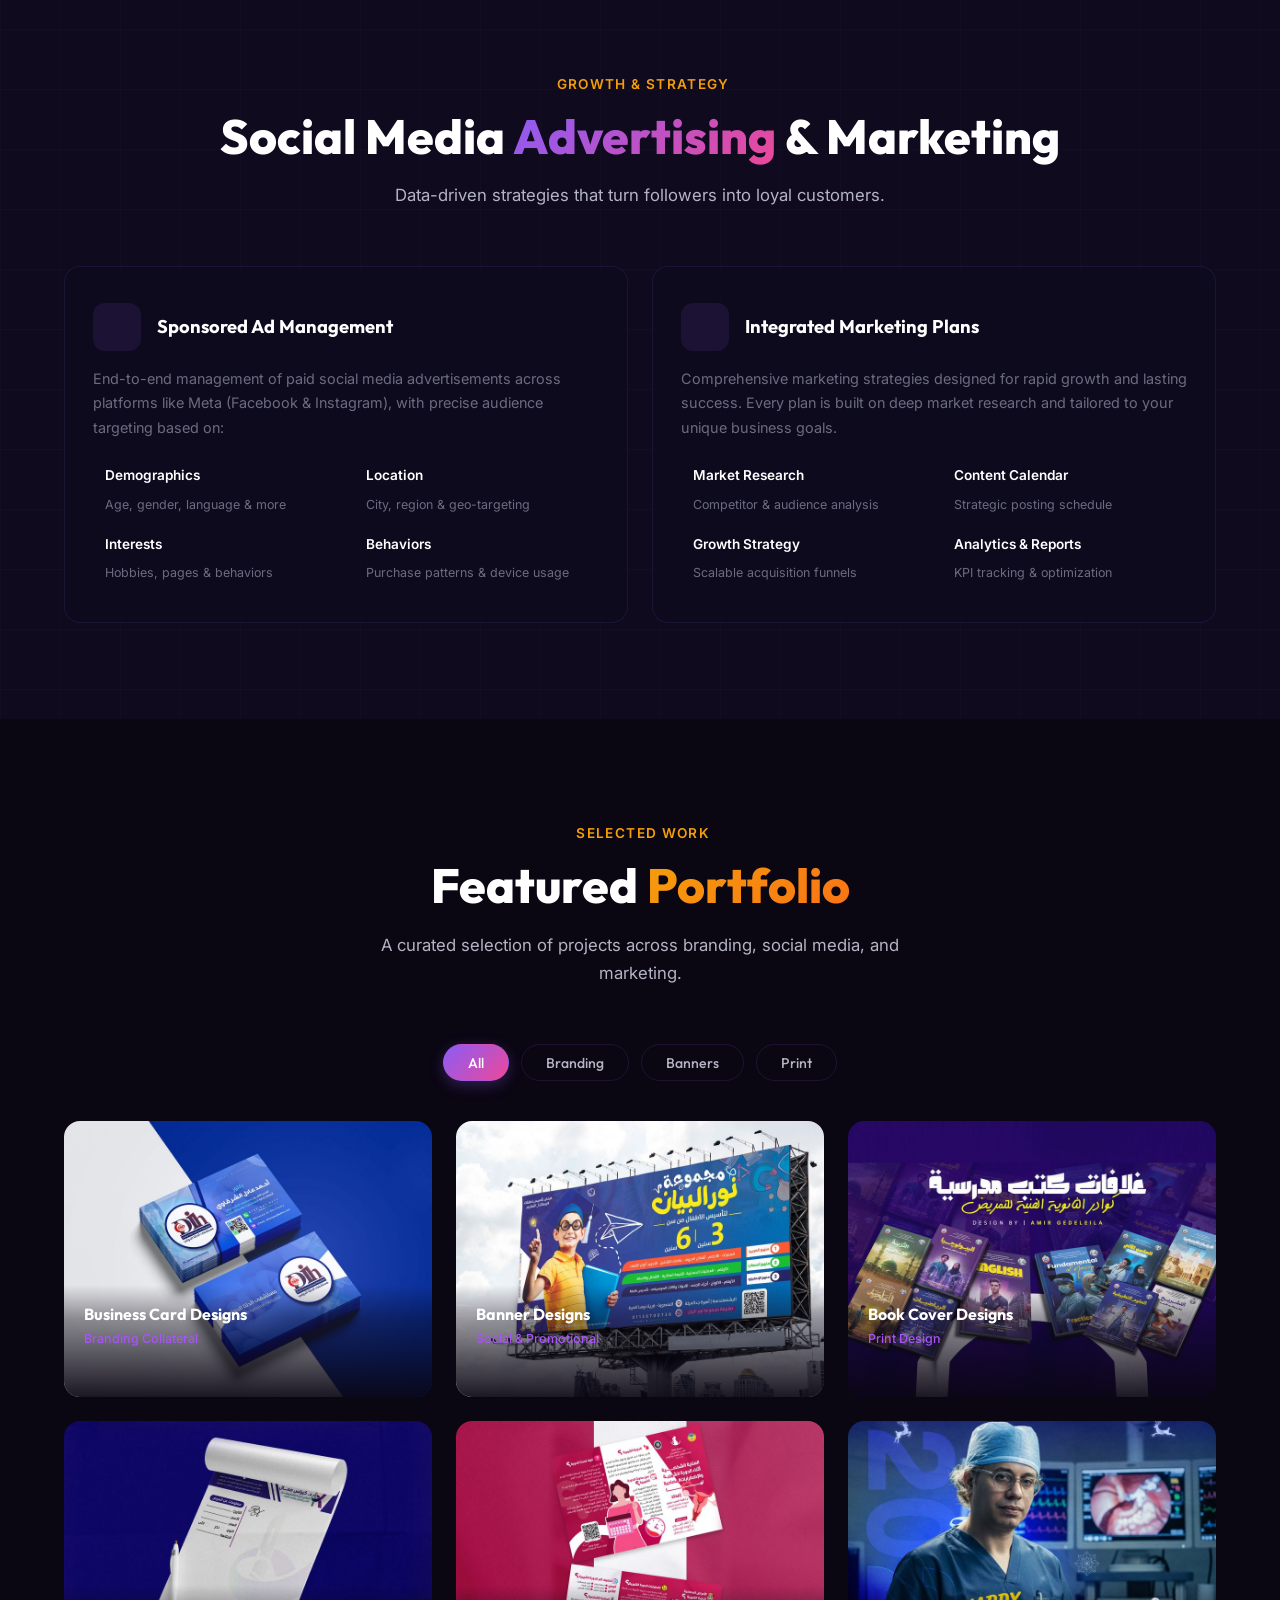
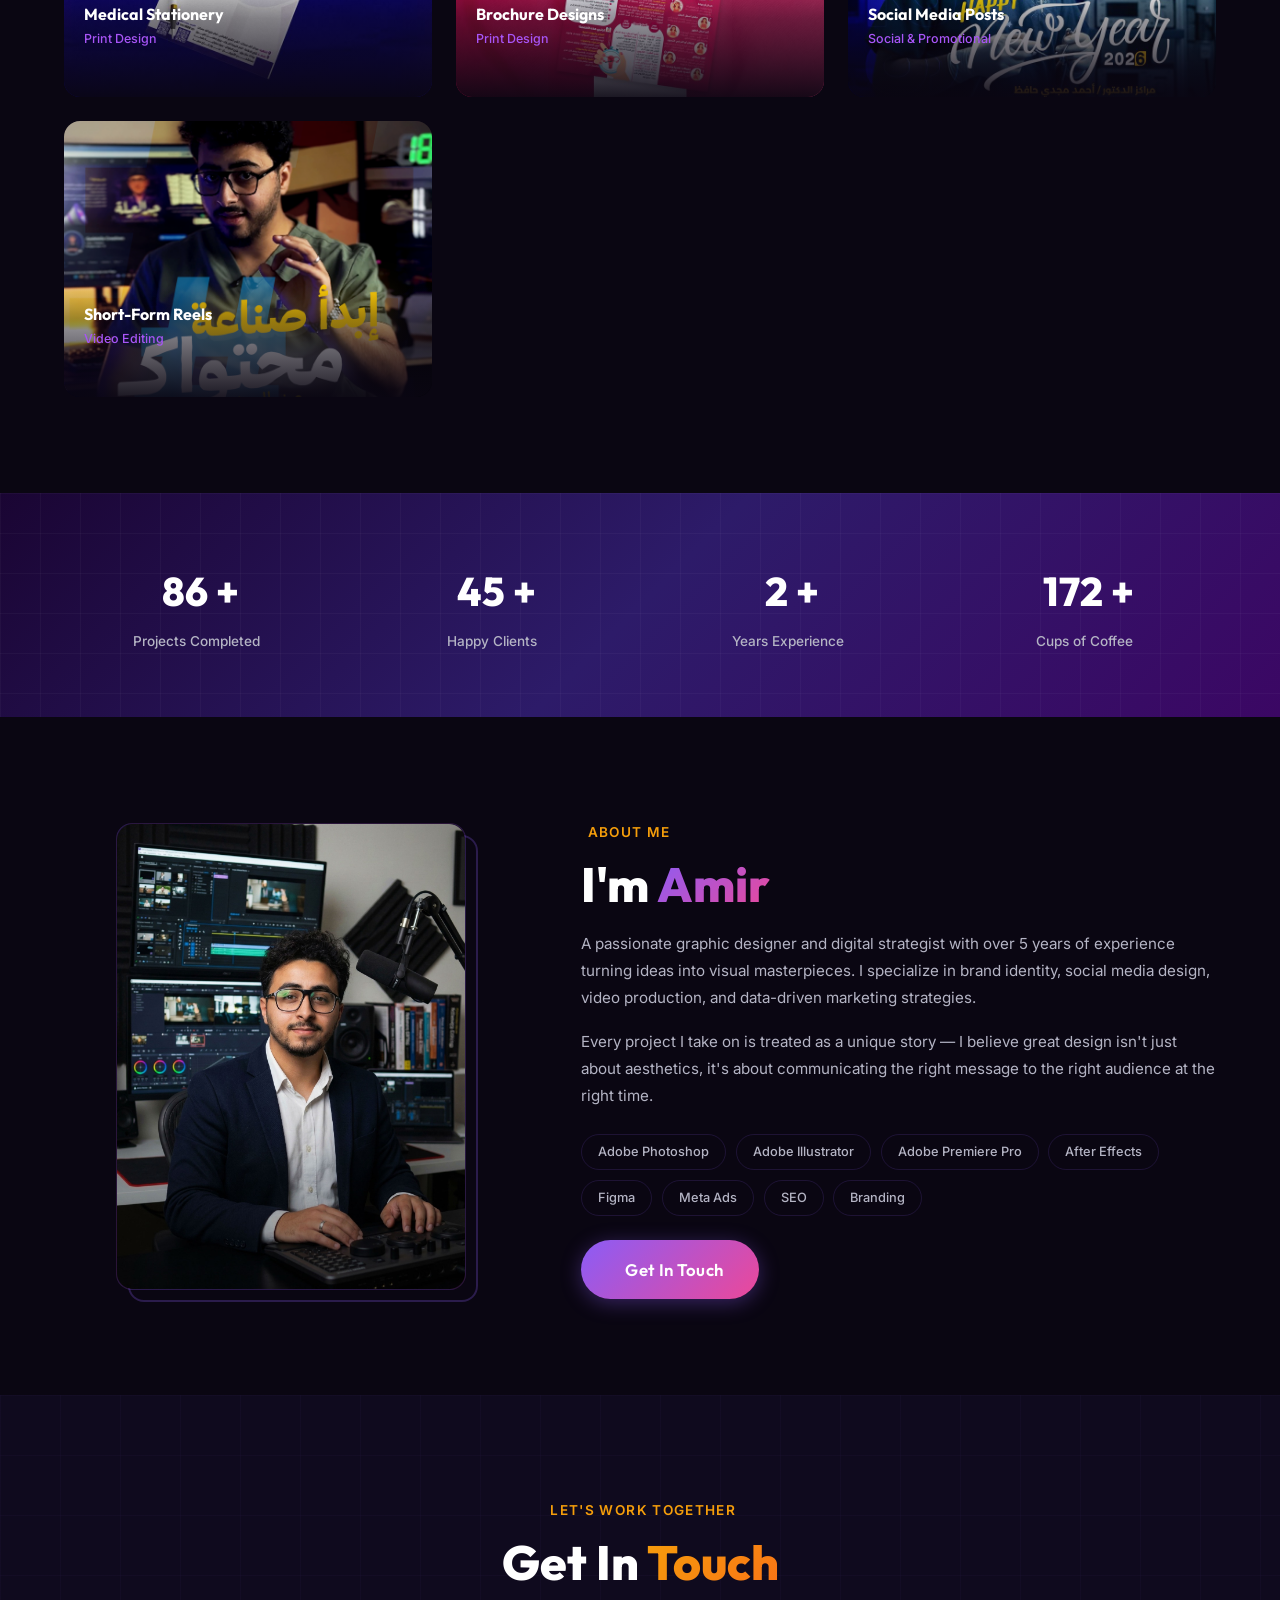
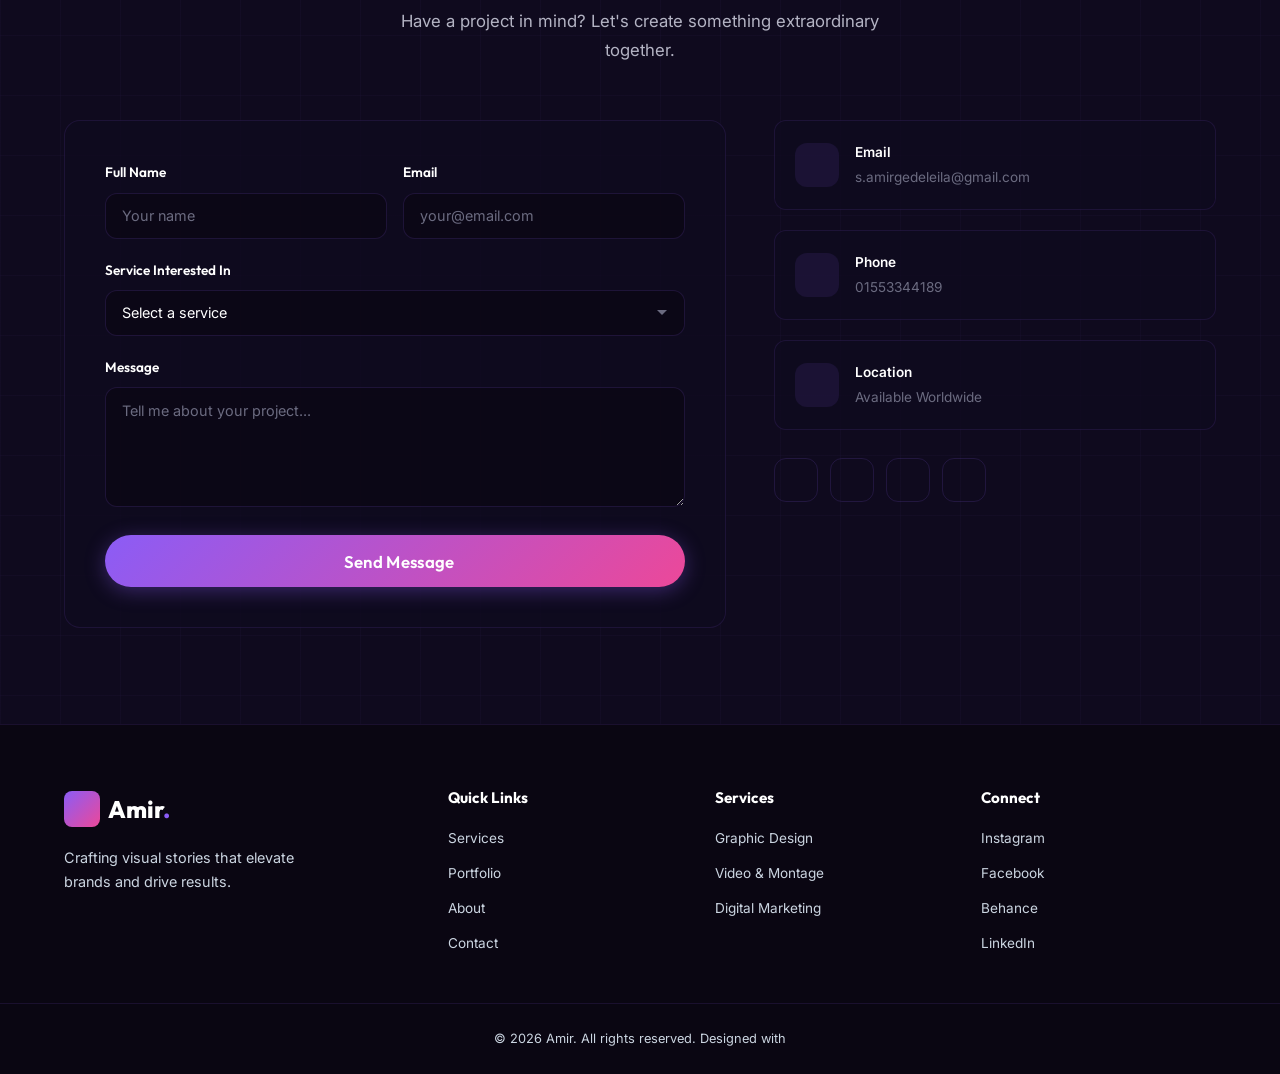
==== commit 9c76fc6d: "optimized the performance" ====
--- a/index.html
+++ b/index.html
@@ -423,8 +423,8 @@
                 <!-- Business Cards (Branding) — hero thumbnail -->
                 <div class="portfolio-item" data-category="branding" data-gallery="businesscards">
                     <div class="portfolio-img">
-                        <img src="images/portfolio/BusinessCards/main.jpg" onerror="fallbackThumbnail(this)"
-                            alt="Business Card Design" />
+                        <img src="images/portfolio/BusinessCards/main.jpg" width="400" height="300" loading="lazy"
+                            onerror="fallbackThumbnail(this)" alt="Business Card Design" />
                     </div>
                     <div class="portfolio-overlay">
                         <h4>Business Card Designs</h4>
@@ -436,8 +436,8 @@
                 <!-- Banners (Social) — hero thumbnail -->
                 <div class="portfolio-item" data-category="social" data-gallery="banners">
                     <div class="portfolio-img">
-                        <img src="images/portfolio/Banners/main.jpg" onerror="fallbackThumbnail(this)"
-                            alt="Banner Design" />
+                        <img src="images/portfolio/Banners/main.jpg" width="400" height="300" loading="lazy"
+                            onerror="fallbackThumbnail(this)" alt="Banner Design" />
                     </div>
                     <div class="portfolio-overlay">
                         <h4>Banner Designs</h4>
@@ -449,8 +449,8 @@
                 <!-- Book Covers (Print) — hero thumbnail -->
                 <div class="portfolio-item" data-category="print" data-gallery="bookcovers">
                     <div class="portfolio-img">
-                        <img src="images/portfolio/BookCovers/main.jpg" onerror="fallbackThumbnail(this)"
-                            alt="Book Cover Design" />
+                        <img src="images/portfolio/BookCovers/main.jpg" width="400" height="300" loading="lazy"
+                            onerror="fallbackThumbnail(this)" alt="Book Cover Design" />
                     </div>
                     <div class="portfolio-overlay">
                         <h4>Book Cover Designs</h4>
@@ -462,8 +462,8 @@
                 <!-- Medical Prescription (Print) — hero thumbnail -->
                 <div class="portfolio-item" data-category="print" data-gallery="medical">
                     <div class="portfolio-img">
-                        <img src="images/portfolio/MedicalPrescription/main.jpg" onerror="fallbackThumbnail(this)"
-                            alt="Medical Prescription Design" />
+                        <img src="images/portfolio/MedicalPrescription/main.jpg" width="400" height="300" loading="lazy"
+                            onerror="fallbackThumbnail(this)" alt="Medical Prescription Design" />
                     </div>
                     <div class="portfolio-overlay">
                         <h4>Medical Stationery</h4>
@@ -475,8 +475,8 @@
                 <!-- Brochures (Print) — hero thumbnail -->
                 <div class="portfolio-item" data-category="print" data-gallery="brochures">
                     <div class="portfolio-img">
-                        <img src="images/portfolio/Brochures/main.jpg" onerror="fallbackThumbnail(this)"
-                            alt="Brochure Design" />
+                        <img src="images/portfolio/Brochures/main.jpg" width="400" height="300" loading="lazy"
+                            onerror="fallbackThumbnail(this)" alt="Brochure Design" />
                     </div>
                     <div class="portfolio-overlay">
                         <h4>Brochure Designs</h4>
@@ -488,8 +488,8 @@
                 <!-- Social Media (Social) — hero thumbnail -->
                 <div class="portfolio-item" data-category="social" data-gallery="socialmedia">
                     <div class="portfolio-img">
-                        <img src="images/portfolio/SocialMedia/main.jpg" onerror="fallbackThumbnail(this)"
-                            alt="Social Media Design" />
+                        <img src="images/portfolio/SocialMedia/main.jpg" width="400" height="300" loading="lazy"
+                            onerror="fallbackThumbnail(this)" alt="Social Media Design" />
                     </div>
                     <div class="portfolio-overlay">
                         <h4>Social Media Posts</h4>
@@ -501,8 +501,8 @@
                 <!-- Reels (Video Embed) — hero thumbnail -->
                 <div class="portfolio-item" data-category="social" data-video="reels">
                     <div class="portfolio-img">
-                        <img src="images/portfolio/Reels/main.png" onerror="fallbackThumbnail(this)"
-                            alt="Short Form Videos" />
+                        <img src="images/portfolio/Reels/main.png" width="400" height="300" loading="lazy"
+                            onerror="fallbackThumbnail(this)" alt="Short Form Videos" />
                     </div>
                     <div class="portfolio-overlay">
                         <h4>Short-Form Reels</h4>
@@ -533,7 +533,7 @@
         <button class="pv-close" id="pvClose" aria-label="Close photo">
             <i class="ph ph-x"></i>
         </button>
-        <img id="pvImg" src="" alt="Full size photo" />
+        <img id="pvImg" src="" width="800" height="600" loading="lazy" alt="Full size photo" />
     </div>
 
     <!-- ═══════════════════ VIDEO EMBED MODAL ═══════════════════ -->
@@ -720,20 +720,20 @@
                 <p>Crafting visual stories that elevate brands and drive results.</p>
             </div>
             <div class="footer-links">
-                <h4>Quick Links</h4>
+                <h3>Quick Links</h3>
                 <a href="#services">Services</a>
                 <a href="#portfolio">Portfolio</a>
                 <a href="#about">About</a>
                 <a href="#contact">Contact</a>
             </div>
             <div class="footer-links">
-                <h4>Services</h4>
+                <h3>Services</h3>
                 <a href="#services">Graphic Design</a>
                 <a href="#video">Video & Montage</a>
                 <a href="#marketing">Digital Marketing</a>
             </div>
             <div class="footer-links">
-                <h4>Connect</h4>
+                <h3>Connect</h3>
                 <a href="https://www.instagram.com/amirgedeleila/" target="_blank">Instagram</a>
                 <a href="https://www.facebook.com/GedeleilaCreatives" target="_blank">Facebook</a>
                 <a href="https://www.behance.net/amirgedeleila1" target="_blank">Behance</a>
--- a/styles.css
+++ b/styles.css
@@ -1830,7 +1830,7 @@
 .footer-brand p {
     margin-top: 1rem;
     font-size: 0.9rem;
-    color: var(--text-muted);
+    color: #cbd5e1;
     max-width: 280px;
 }
 
@@ -1840,7 +1840,7 @@
     gap: 0.75rem;
 }
 
-.footer-links h4 {
+.footer-links h3 {
     font-size: 0.95rem;
     font-weight: 700;
     margin-bottom: 0.5rem;
@@ -1849,7 +1849,7 @@
 
 .footer-links a {
     font-size: 0.85rem;
-    color: var(--text-muted);
+    color: #cbd5e1;
     transition: var(--transition-fast);
 }
 
@@ -1866,7 +1866,7 @@
 
 .footer-bottom p {
     font-size: 0.8rem;
-    color: var(--text-muted);
+    color: #cbd5e1;
 }
 
 /* ═══════════════════════════════════════════════════════
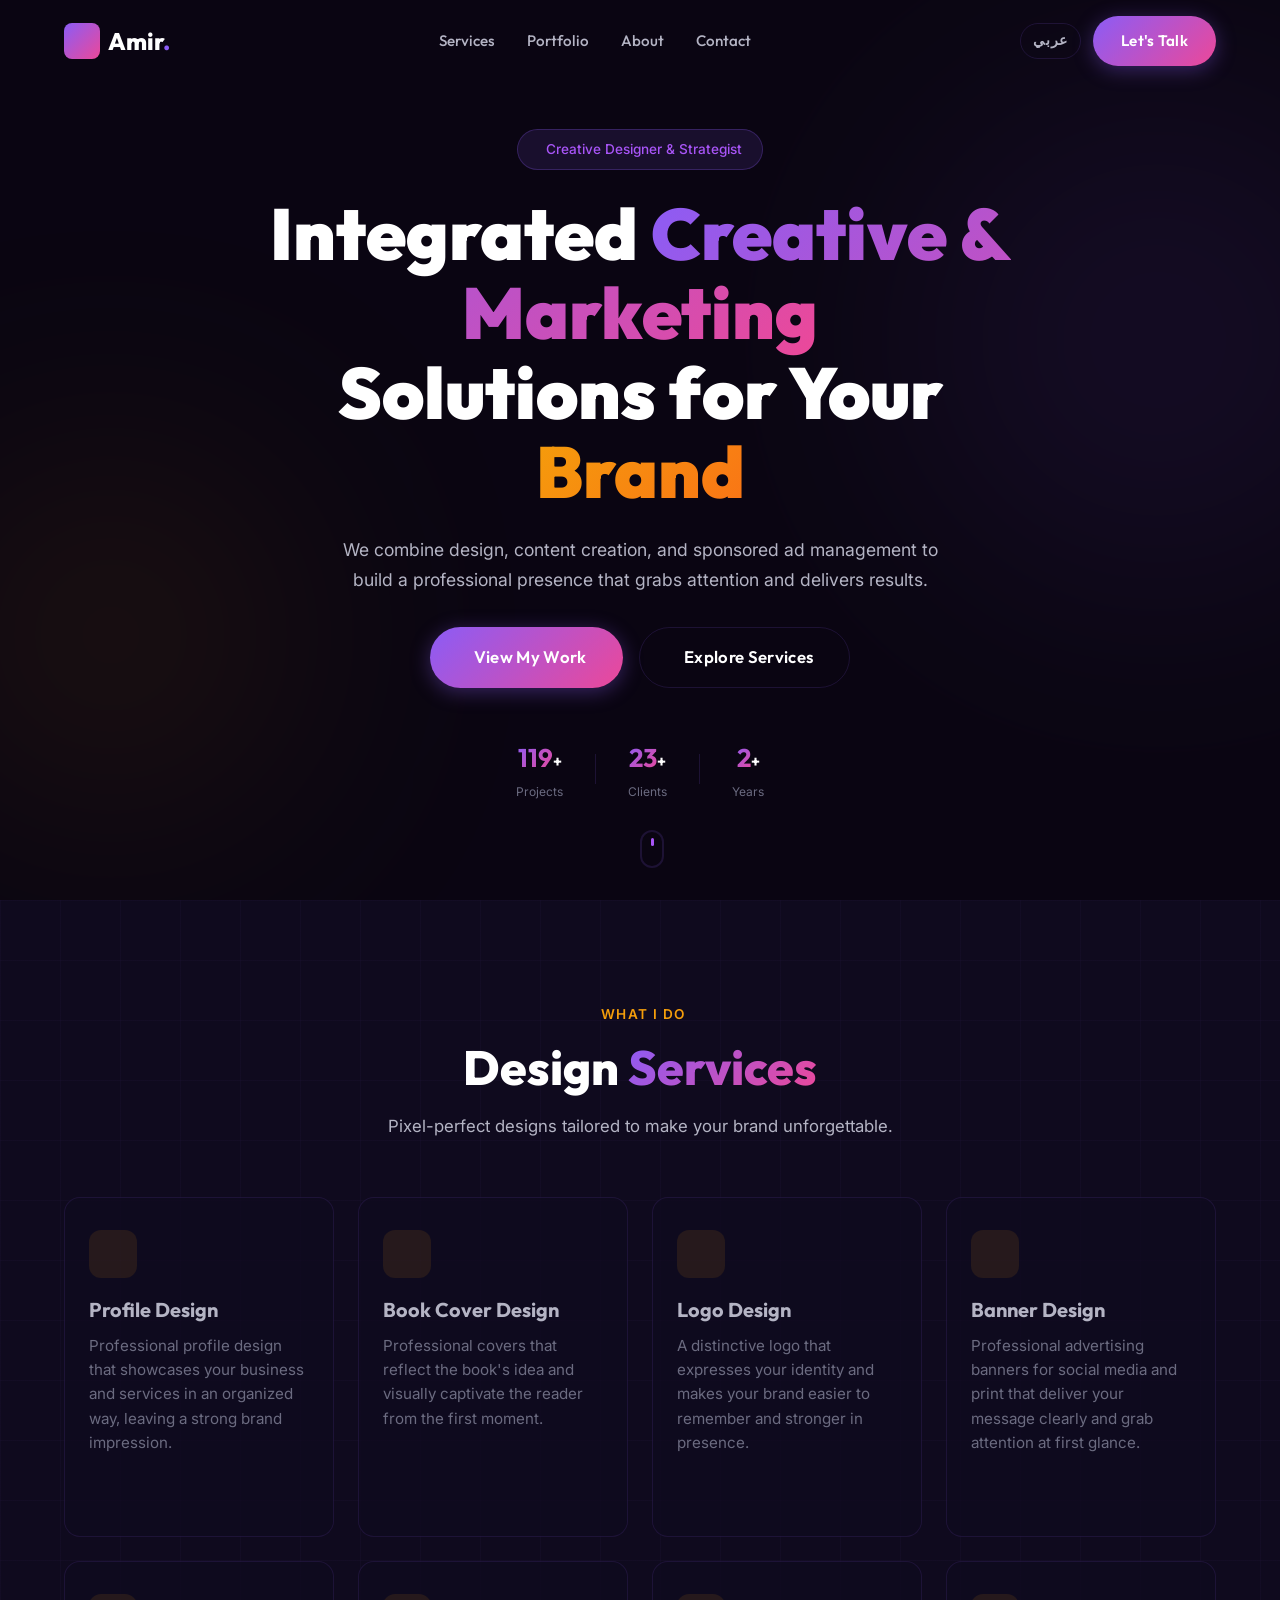
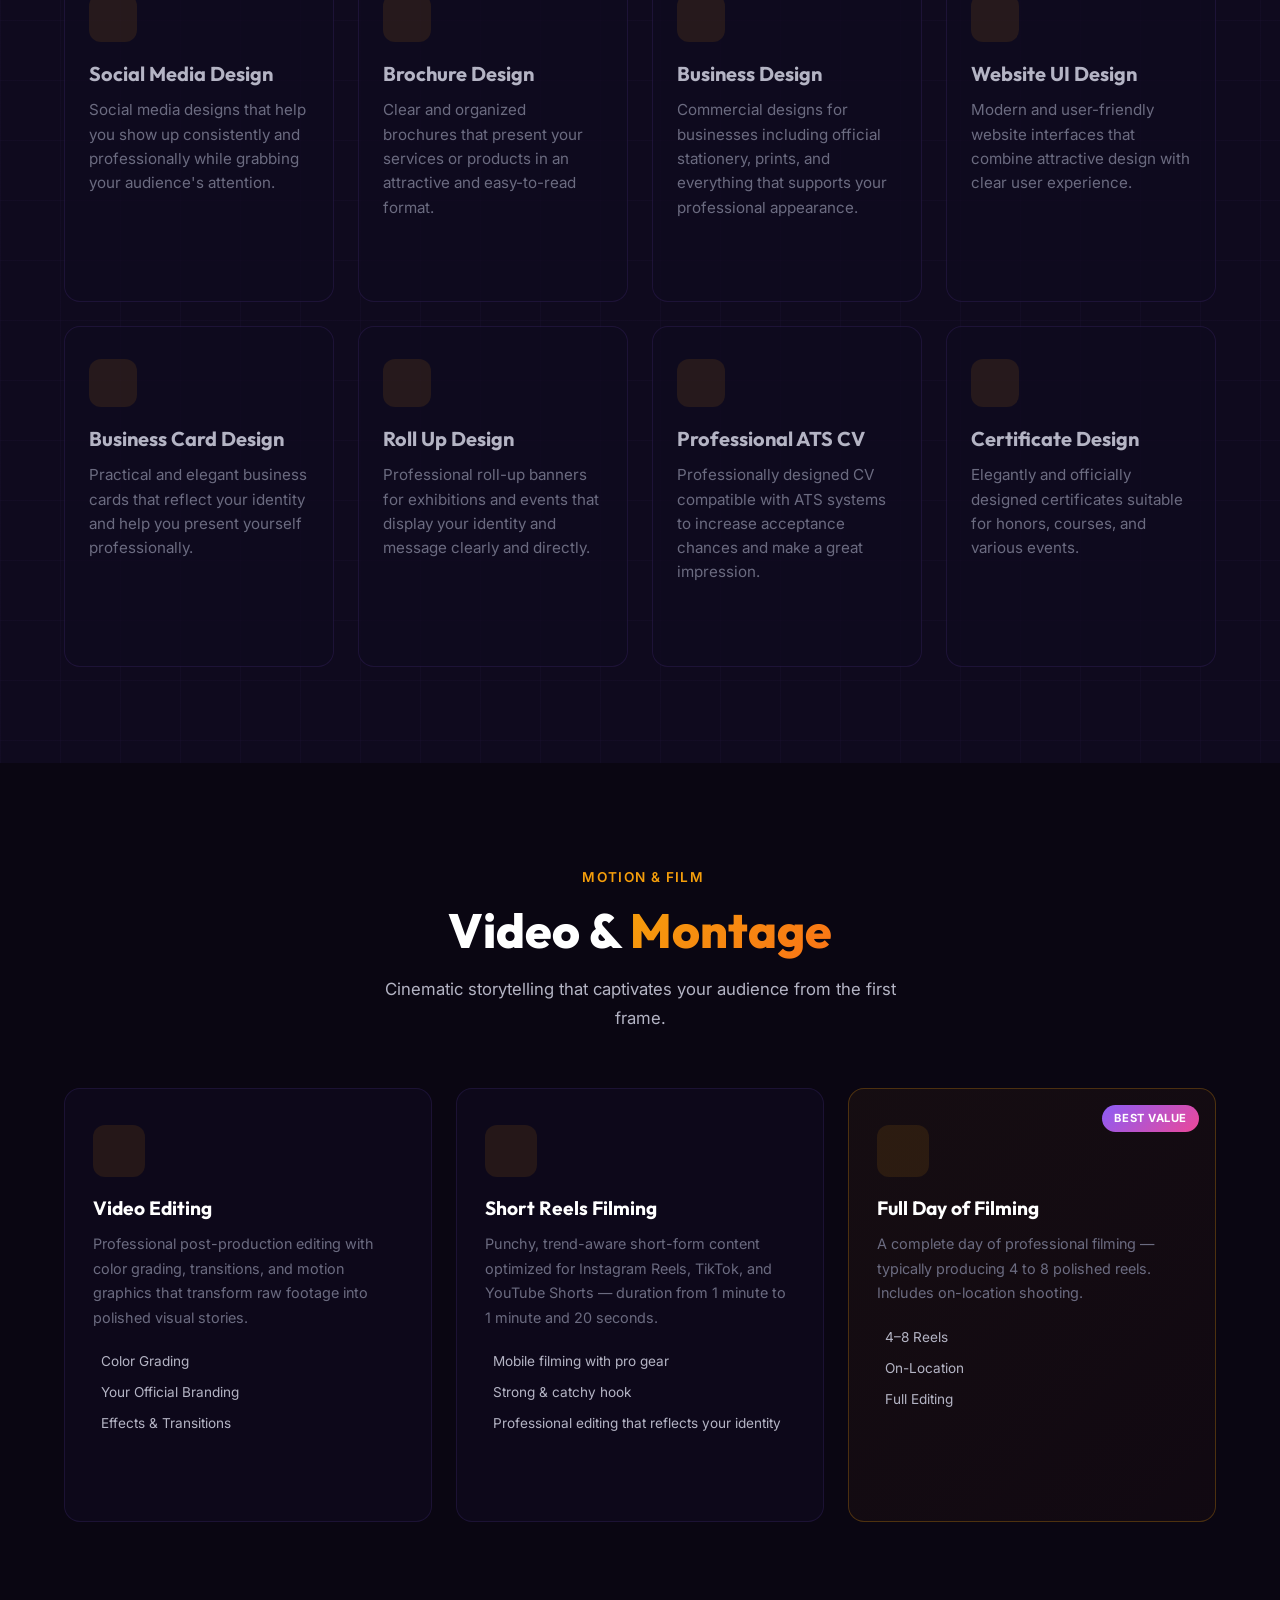
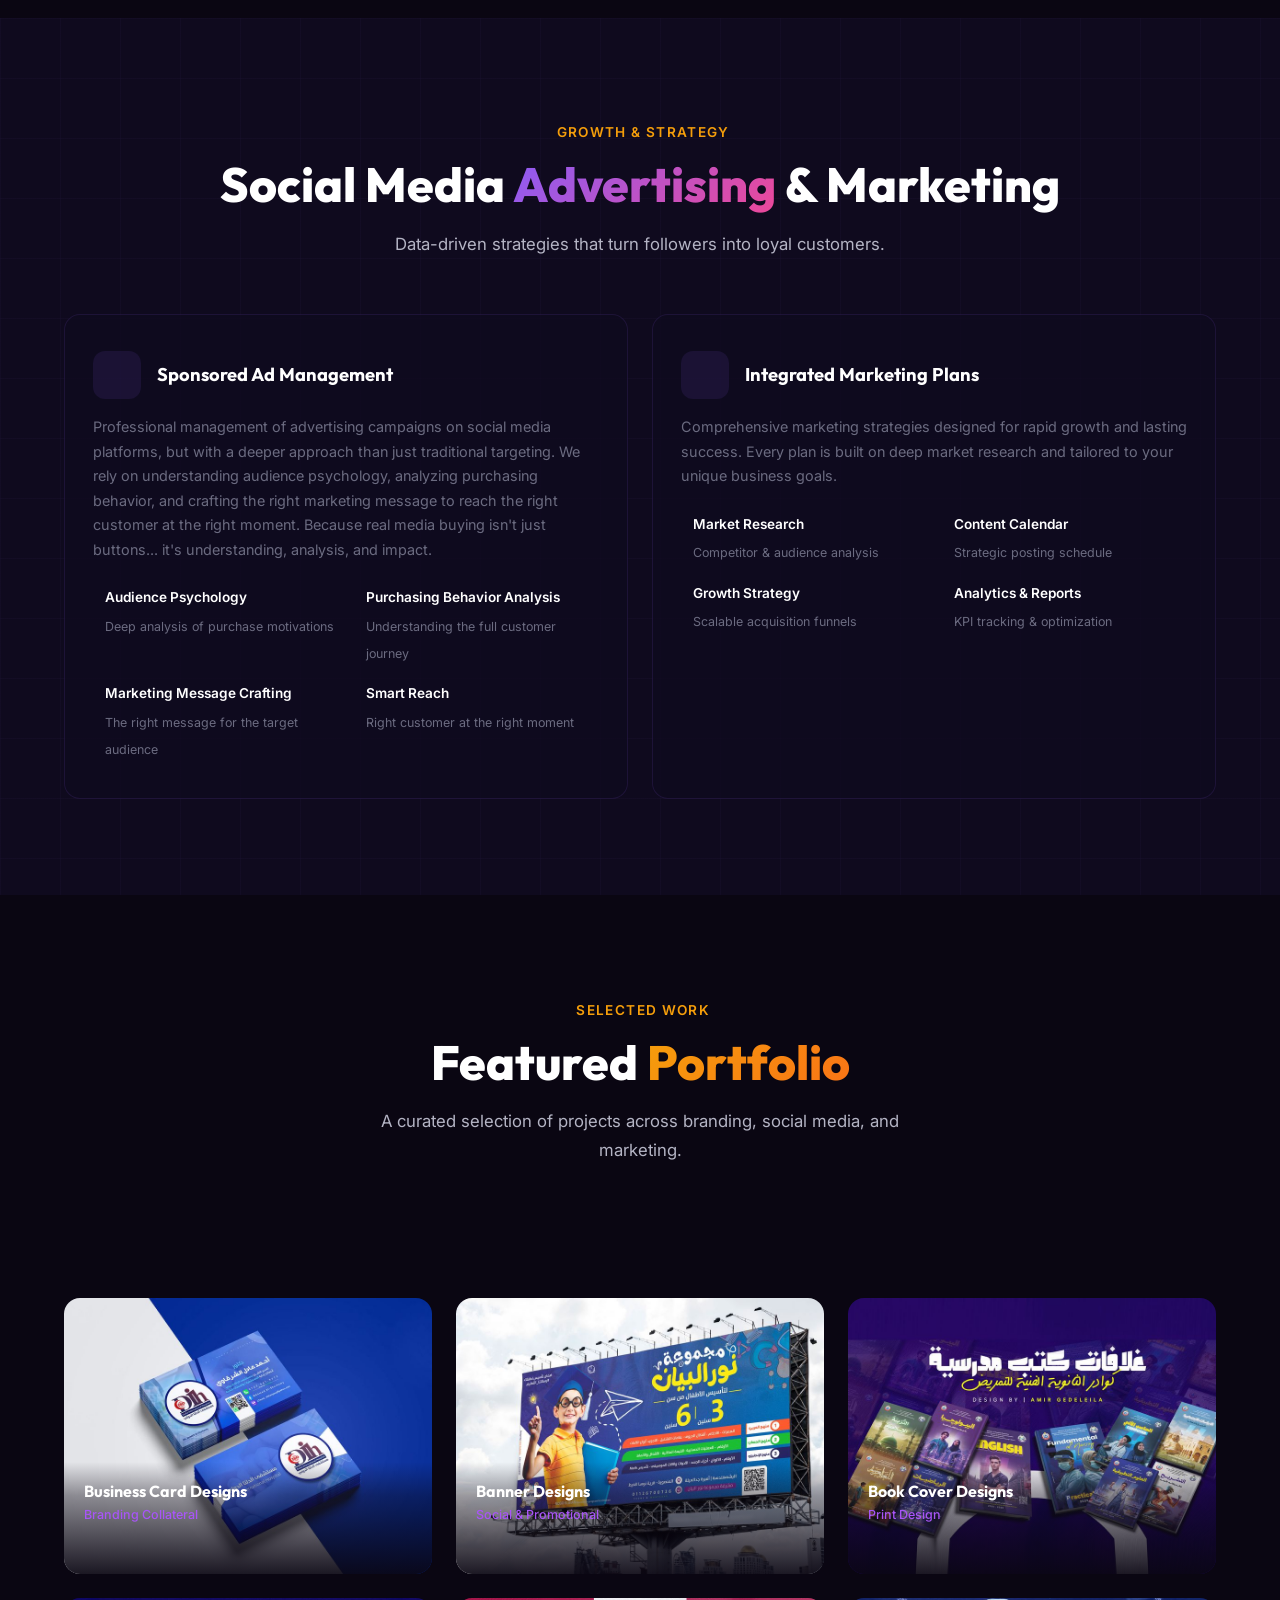
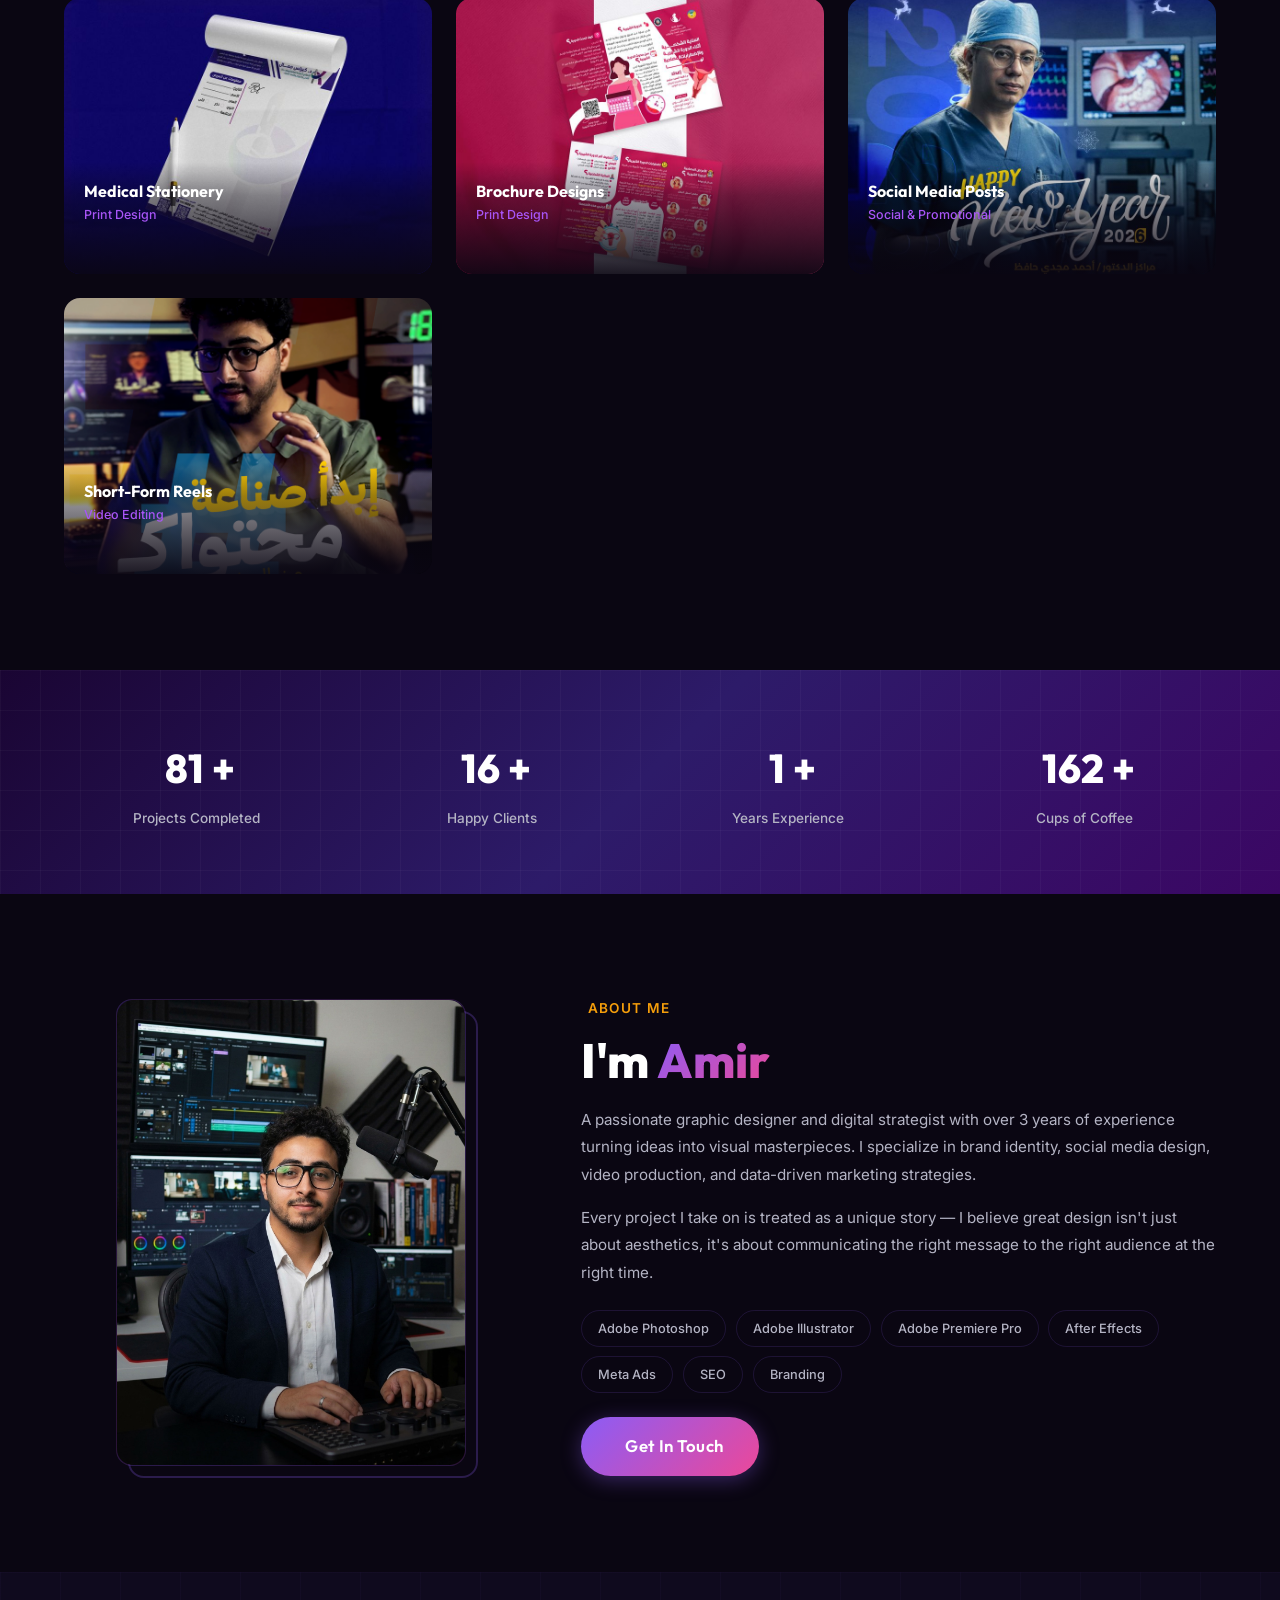
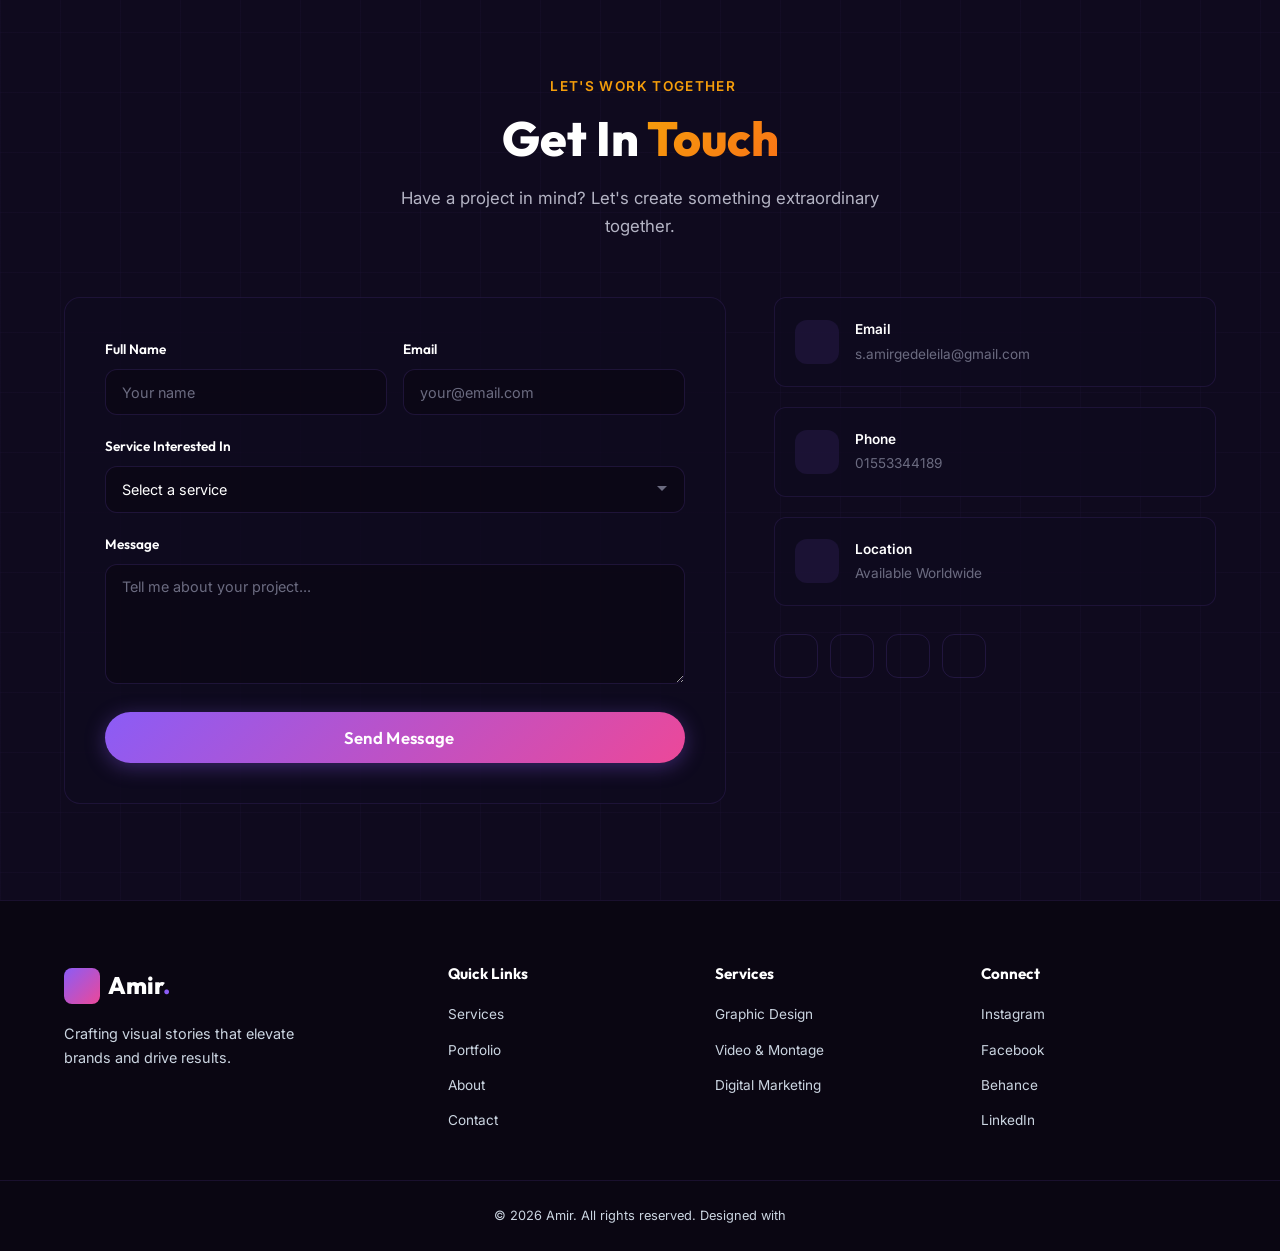
==== commit c235fac8: "updated what amir wanted to" ====
--- a/index.html
+++ b/index.html
@@ -71,12 +71,11 @@
         <div class="container hero-content">
             <p class="hero-badge"><i class="ph ph-sparkle"></i> Creative Designer & Strategist</p>
             <h1 class="hero-title">
-                Crafting <span class="gradient-text">Visual Stories</span><br />
-                That Elevate Your <span class="gradient-text-gold">Brand</span>
+                Integrated <span class="gradient-text">Creative & Marketing</span><br />
+                Solutions for Your <span class="gradient-text-gold">Brand</span>
             </h1>
             <p class="hero-subtitle">
-                From stunning logos and social media designs to cinematic video production
-                and data-driven marketing — I bring your vision to life with precision and creativity.
+                We combine design, content creation, and sponsored ad management to build a professional presence that grabs attention and delivers results.
             </p>
             <div class="hero-actions">
                 <a href="#portfolio" class="btn btn-primary btn-lg">
@@ -93,12 +92,12 @@
                 </div>
                 <div class="hero-stat-divider"></div>
                 <div class="hero-stat">
-                    <span class="hero-stat-number" data-target="80">0</span>+
+                    <span class="hero-stat-number" data-target="30">0</span>+
                     <span class="hero-stat-label">Clients</span>
                 </div>
                 <div class="hero-stat-divider"></div>
                 <div class="hero-stat">
-                    <span class="hero-stat-number" data-target="5">0</span>+
+                    <span class="hero-stat-number" data-target="3">0</span>+
                     <span class="hero-stat-label">Years</span>
                 </div>
             </div>
@@ -126,8 +125,7 @@
                 <div class="service-card">
                     <div class="service-icon"><i class="ph ph-user-circle"></i></div>
                     <h3>Profile Design</h3>
-                    <p>Eye-catching social media profile designs that communicate your brand identity at first glance.
-                    </p>
+                    <p>Professional profile design that showcases your business and services in an organized way, leaving a strong brand impression.</p>
                     <a href="#portfolio" class="service-link"
                         onclick="document.querySelector('.filter-btn[data-filter=\'all\']')?.click()">View Portfolio
                         <i class="ph ph-arrow-right"></i></a>
@@ -136,8 +134,7 @@
                 <div class="service-card">
                     <div class="service-icon"><i class="ph ph-book-open"></i></div>
                     <h3>Book Cover Design</h3>
-                    <p>Captivating book covers that tell a story before a single word is read — designed to stand out on
-                        shelves and screens.</p>
+                    <p>Professional covers that reflect the book's idea and visually captivate the reader from the first moment.</p>
                     <a href="#portfolio" class="service-link"
                         onclick="document.querySelector('.portfolio-item[data-gallery=\'bookcovers\']')?.click()">View
                         Portfolio <i class="ph ph-arrow-right"></i></a>
@@ -146,8 +143,7 @@
                 <div class="service-card">
                     <div class="service-icon"><i class="ph ph-crown"></i></div>
                     <h3>Logo Design</h3>
-                    <p>Unique, memorable logos that capture the essence of your brand and leave a lasting impression.
-                    </p>
+                    <p>A distinctive logo that expresses your identity and makes your brand easier to remember and stronger in presence.</p>
                     <a href="#portfolio" class="service-link"
                         onclick="document.querySelector('.filter-btn[data-filter=\'all\']')?.click()">View Portfolio <i
                             class="ph ph-arrow-right"></i></a>
@@ -156,7 +152,7 @@
                 <div class="service-card">
                     <div class="service-icon"><i class="ph ph-flag-banner"></i></div>
                     <h3>Banner Design</h3>
-                    <p>Attention-grabbing banners for web & print that deliver your message with visual impact.</p>
+                    <p>Professional advertising banners for social media and print that deliver your message clearly and grab attention at first glance.</p>
                     <a href="#portfolio" class="service-link"
                         onclick="document.querySelector('.filter-btn[data-filter=\'banners\']')?.click()">View Portfolio
                         <i class="ph ph-arrow-right"></i></a>
@@ -165,8 +161,7 @@
                 <div class="service-card">
                     <div class="service-icon"><i class="ph ph-instagram-logo"></i></div>
                     <h3>Social Media Design</h3>
-                    <p>Scroll-stopping social media visuals that boost engagement and strengthen your online presence.
-                    </p>
+                    <p>Social media designs that help you show up consistently and professionally while grabbing your audience's attention.</p>
                     <a href="#portfolio" class="service-link"
                         onclick="document.querySelector('.portfolio-item[data-gallery=\'socialmedia\']')?.click()">View
                         Portfolio
@@ -176,8 +171,7 @@
                 <div class="service-card">
                     <div class="service-icon"><i class="ph ph-newspaper-clipping"></i></div>
                     <h3>Brochure Design</h3>
-                    <p>Professional, beautifully-laid-out brochures that communicate your offerings clearly and
-                        elegantly.</p>
+                    <p>Clear and organized brochures that present your services or products in an attractive and easy-to-read format.</p>
                     <a href="#portfolio" class="service-link"
                         onclick="document.querySelector('.portfolio-item[data-gallery=\'brochures\']')?.click()">View
                         Portfolio <i class="ph ph-arrow-right"></i></a>
@@ -186,8 +180,7 @@
                 <div class="service-card">
                     <div class="service-icon"><i class="ph ph-briefcase"></i></div>
                     <h3>Business Design</h3>
-                    <p>Complete business collateral — letterheads, envelopes, and stationery — for a cohesive
-                        professional look.</p>
+                    <p>Commercial designs for businesses including official stationery, prints, and everything that supports your professional appearance.</p>
                     <a href="#portfolio" class="service-link"
                         onclick="document.querySelector('.portfolio-item[data-gallery=\'medical\']')?.click()">View
                         Portfolio <i class="ph ph-arrow-right"></i></a>
@@ -196,8 +189,7 @@
                 <div class="service-card">
                     <div class="service-icon"><i class="ph ph-browser"></i></div>
                     <h3>Website UI Design</h3>
-                    <p>Modern, intuitive website interfaces that combine stunning aesthetics with seamless user
-                        experience.</p>
+                    <p>Modern and user-friendly website interfaces that combine attractive design with clear user experience.</p>
                     <a href="#portfolio" class="service-link"
                         onclick="document.querySelector('.filter-btn[data-filter=\'all\']')?.click()">View Portfolio <i
                             class="ph ph-arrow-right"></i></a>
@@ -206,7 +198,7 @@
                 <div class="service-card">
                     <div class="service-icon"><i class="ph ph-identification-card"></i></div>
                     <h3>Business Card Design</h3>
-                    <p>Premium business cards that make powerful first impressions and reflect your brand's quality.</p>
+                    <p>Practical and elegant business cards that reflect your identity and help you present yourself professionally.</p>
                     <a href="#portfolio" class="service-link"
                         onclick="document.querySelector('.portfolio-item[data-gallery=\'businesscards\']')?.click()">View
                         Portfolio <i class="ph ph-arrow-right"></i></a>
@@ -215,8 +207,7 @@
                 <div class="service-card">
                     <div class="service-icon"><i class="ph ph-scroll"></i></div>
                     <h3>Roll Up Design</h3>
-                    <p>High-impact roll-up banner designs perfect for events, trade shows, and professional
-                        presentations.</p>
+                    <p>Professional roll-up banners for exhibitions and events that display your identity and message clearly and directly.</p>
                     <a href="#portfolio" class="service-link"
                         onclick="document.querySelector('.filter-btn[data-filter=\'all\']')?.click()">View Portfolio
                         <i class="ph ph-arrow-right"></i></a>
@@ -225,8 +216,7 @@
                 <div class="service-card">
                     <div class="service-icon"><i class="ph ph-file-text"></i></div>
                     <h3>Professional ATS CV</h3>
-                    <p>ATS-optimized CV models that pass automated screening while looking polished and professional.
-                    </p>
+                    <p>Professionally designed CV compatible with ATS systems to increase acceptance chances and make a great impression.</p>
                     <a href="#portfolio" class="service-link"
                         onclick="document.querySelector('.filter-btn[data-filter=\'all\']')?.click()">View Portfolio <i
                             class="ph ph-arrow-right"></i></a>
@@ -235,8 +225,7 @@
                 <div class="service-card">
                     <div class="service-icon"><i class="ph ph-certificate"></i></div>
                     <h3>Certificate Design</h3>
-                    <p>Elegant, official certificates with premium finishes for awards, courses, and professional
-                        achievements.</p>
+                    <p>Elegantly and officially designed certificates suitable for honors, courses, and various events.</p>
                     <a href="#portfolio" class="service-link"
                         onclick="document.querySelector('.filter-btn[data-filter=\'all\']')?.click()">View Portfolio <i
                             class="ph ph-arrow-right"></i></a>
@@ -260,12 +249,12 @@
                 <div class="video-card">
                     <div class="video-card-icon"><i class="ph ph-film-strip"></i></div>
                     <h3>Video Editing</h3>
-                    <p>Professional post-production editing with color grading, transitions, sound design, and motion
+                    <p>Professional post-production editing with color grading, transitions, and motion
                         graphics that transform raw footage into polished visual stories.</p>
                     <ul class="video-features">
                         <li><i class="ph ph-check-circle"></i> Color Grading</li>
-                        <li><i class="ph ph-check-circle"></i> Motion Graphics</li>
-                        <li><i class="ph ph-check-circle"></i> Sound Design</li>
+                        <li><i class="ph ph-check-circle"></i> Your Official Branding</li>
+                        <li><i class="ph ph-check-circle"></i> Effects & Transitions</li>
                     </ul>
                     <a href="#portfolio" class="service-link"
                         onclick="document.querySelector('.filter-btn[data-filter=\'reels\']')?.click()">View Portfolio
@@ -274,13 +263,13 @@
 
                 <div class="video-card">
                     <div class="video-card-icon"><i class="ph ph-device-mobile"></i></div>
-                    <h3>Short Reels</h3>
+                    <h3>Short Reels Filming</h3>
                     <p>Punchy, trend-aware short-form content optimized for Instagram Reels, TikTok, and YouTube Shorts
-                        — designed to go viral and maximize engagement.</p>
+                        — duration from 1 minute to 1 minute and 20 seconds.</p>
                     <ul class="video-features">
-                        <li><i class="ph ph-check-circle"></i> Trend Research</li>
-                        <li><i class="ph ph-check-circle"></i> Platform Optimized</li>
-                        <li><i class="ph ph-check-circle"></i> Captioning</li>
+                        <li><i class="ph ph-check-circle"></i> Mobile filming with pro gear</li>
+                        <li><i class="ph ph-check-circle"></i> Strong & catchy hook</li>
+                        <li><i class="ph ph-check-circle"></i> Professional editing that reflects your identity</li>
                     </ul>
                     <a href="#portfolio" class="service-link"
                         onclick="document.querySelector('.filter-btn[data-filter=\'reels\']')?.click()">View Portfolio
@@ -290,12 +279,12 @@
                 <div class="video-card video-card--highlight">
                     <div class="video-card-icon"><i class="ph ph-camera"></i></div>
                     <h3>Full Day of Filming</h3>
-                    <p>A complete day of professional filming — typically producing 6 to 8 polished reels. Includes
-                        planning, on-location shooting, and full post-production.</p>
+                    <p>A complete day of professional filming — typically producing 4 to 8 polished reels. Includes
+                        on-location shooting.</p>
                     <ul class="video-features">
-                        <li><i class="ph ph-check-circle"></i> Storyboarding</li>
-                        <li><i class="ph ph-check-circle"></i> High-End Gear</li>
-                        <li><i class="ph ph-check-circle"></i> Full Formatting</li>
+                        <li><i class="ph ph-check-circle"></i> 4–8 Reels</li>
+                        <li><i class="ph ph-check-circle"></i> On-Location</li>
+                        <li><i class="ph ph-check-circle"></i> Full Editing</li>
                     </ul>
                     <a href="#portfolio" class="service-link"
                         onclick="document.querySelector('.filter-btn[data-filter=\'reels\']')?.click()">View Portfolio
@@ -324,35 +313,34 @@
                         <div class="marketing-icon"><i class="ph ph-megaphone"></i></div>
                         <h3>Sponsored Ad Management</h3>
                     </div>
-                    <p>End-to-end management of paid social media advertisements across platforms like Meta (Facebook &
-                        Instagram), with precise audience targeting based on:</p>
+                    <p>Professional management of advertising campaigns on social media platforms, but with a deeper approach than just traditional targeting. We rely on understanding audience psychology, analyzing purchasing behavior, and crafting the right marketing message to reach the right customer at the right moment. Because real media buying isn't just buttons... it's understanding, analysis, and impact.</p>
                     <div class="marketing-features">
                         <div class="marketing-feature">
                             <i class="ph ph-users-three"></i>
                             <div>
-                                <strong>Demographics</strong>
-                                <span>Age, gender, language & more</span>
+                                <strong>Audience Psychology</strong>
+                                <span>Deep analysis of purchase motivations</span>
                             </div>
                         </div>
                         <div class="marketing-feature">
-                            <i class="ph ph-map-pin"></i>
+                            <i class="ph ph-chart-line-up"></i>
                             <div>
-                                <strong>Location</strong>
-                                <span>City, region & geo-targeting</span>
+                                <strong>Purchasing Behavior Analysis</strong>
+                                <span>Understanding the full customer journey</span>
                             </div>
                         </div>
                         <div class="marketing-feature">
-                            <i class="ph ph-heart"></i>
+                            <i class="ph ph-pencil-line"></i>
                             <div>
-                                <strong>Interests</strong>
-                                <span>Hobbies, pages & behaviors</span>
+                                <strong>Marketing Message Crafting</strong>
+                                <span>The right message for the target audience</span>
                             </div>
                         </div>
                         <div class="marketing-feature">
                             <i class="ph ph-target"></i>
                             <div>
-                                <strong>Behaviors</strong>
-                                <span>Purchase patterns & device usage</span>
+                                <strong>Smart Reach</strong>
+                                <span>Right customer at the right moment</span>
                             </div>
                         </div>
                     </div>
@@ -558,12 +546,12 @@
                 <span class="stat-label">Projects Completed</span>
             </div>
             <div class="stat-item reveal">
-                <span class="stat-number" data-target="80"><i class="ph ph-smiley"></i> <span
+                <span class="stat-number" data-target="30"><i class="ph ph-smiley"></i> <span
                         class="counter">0</span>+</span>
                 <span class="stat-label">Happy Clients</span>
             </div>
             <div class="stat-item reveal">
-                <span class="stat-number" data-target="5"><i class="ph ph-clock"></i> <span
+                <span class="stat-number" data-target="3"><i class="ph ph-clock"></i> <span
                         class="counter">0</span>+</span>
                 <span class="stat-label">Years Experience</span>
             </div>
@@ -590,7 +578,7 @@
                 <p class="section-tag"><i class="ph ph-user-circle"></i> About Me</p>
                 <h2 class="section-title">I'm <span class="gradient-text">Amir</span></h2>
                 <p class="about-text">
-                    A passionate graphic designer and digital strategist with over 5 years of experience
+                    A passionate graphic designer and digital strategist with over 3 years of experience
                     turning ideas into visual masterpieces. I specialize in brand identity, social media design,
                     video production, and data-driven marketing strategies.
                 </p>
@@ -603,7 +591,6 @@
                     <span class="skill-tag">Adobe Illustrator</span>
                     <span class="skill-tag">Adobe Premiere Pro</span>
                     <span class="skill-tag">After Effects</span>
-                    <span class="skill-tag">Figma</span>
                     <span class="skill-tag">Meta Ads</span>
                     <span class="skill-tag">SEO</span>
                     <span class="skill-tag">Branding</span>
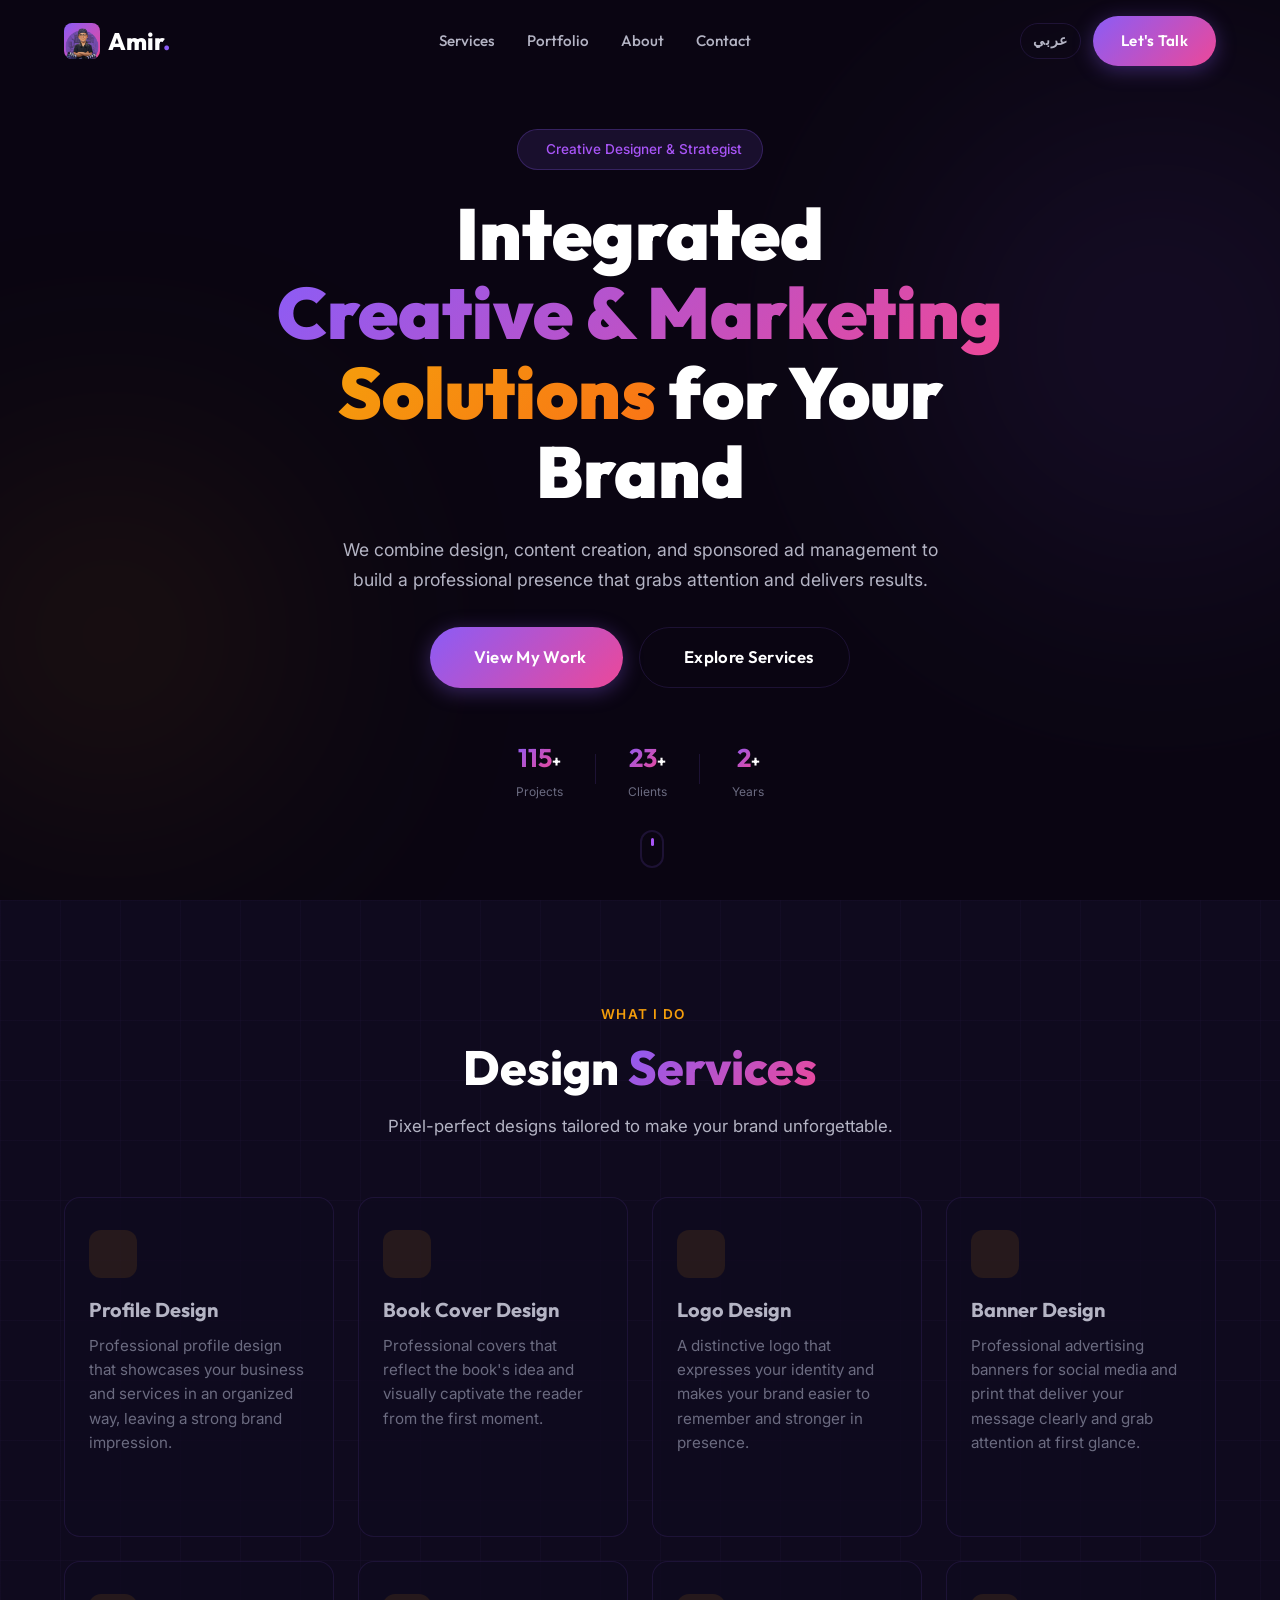
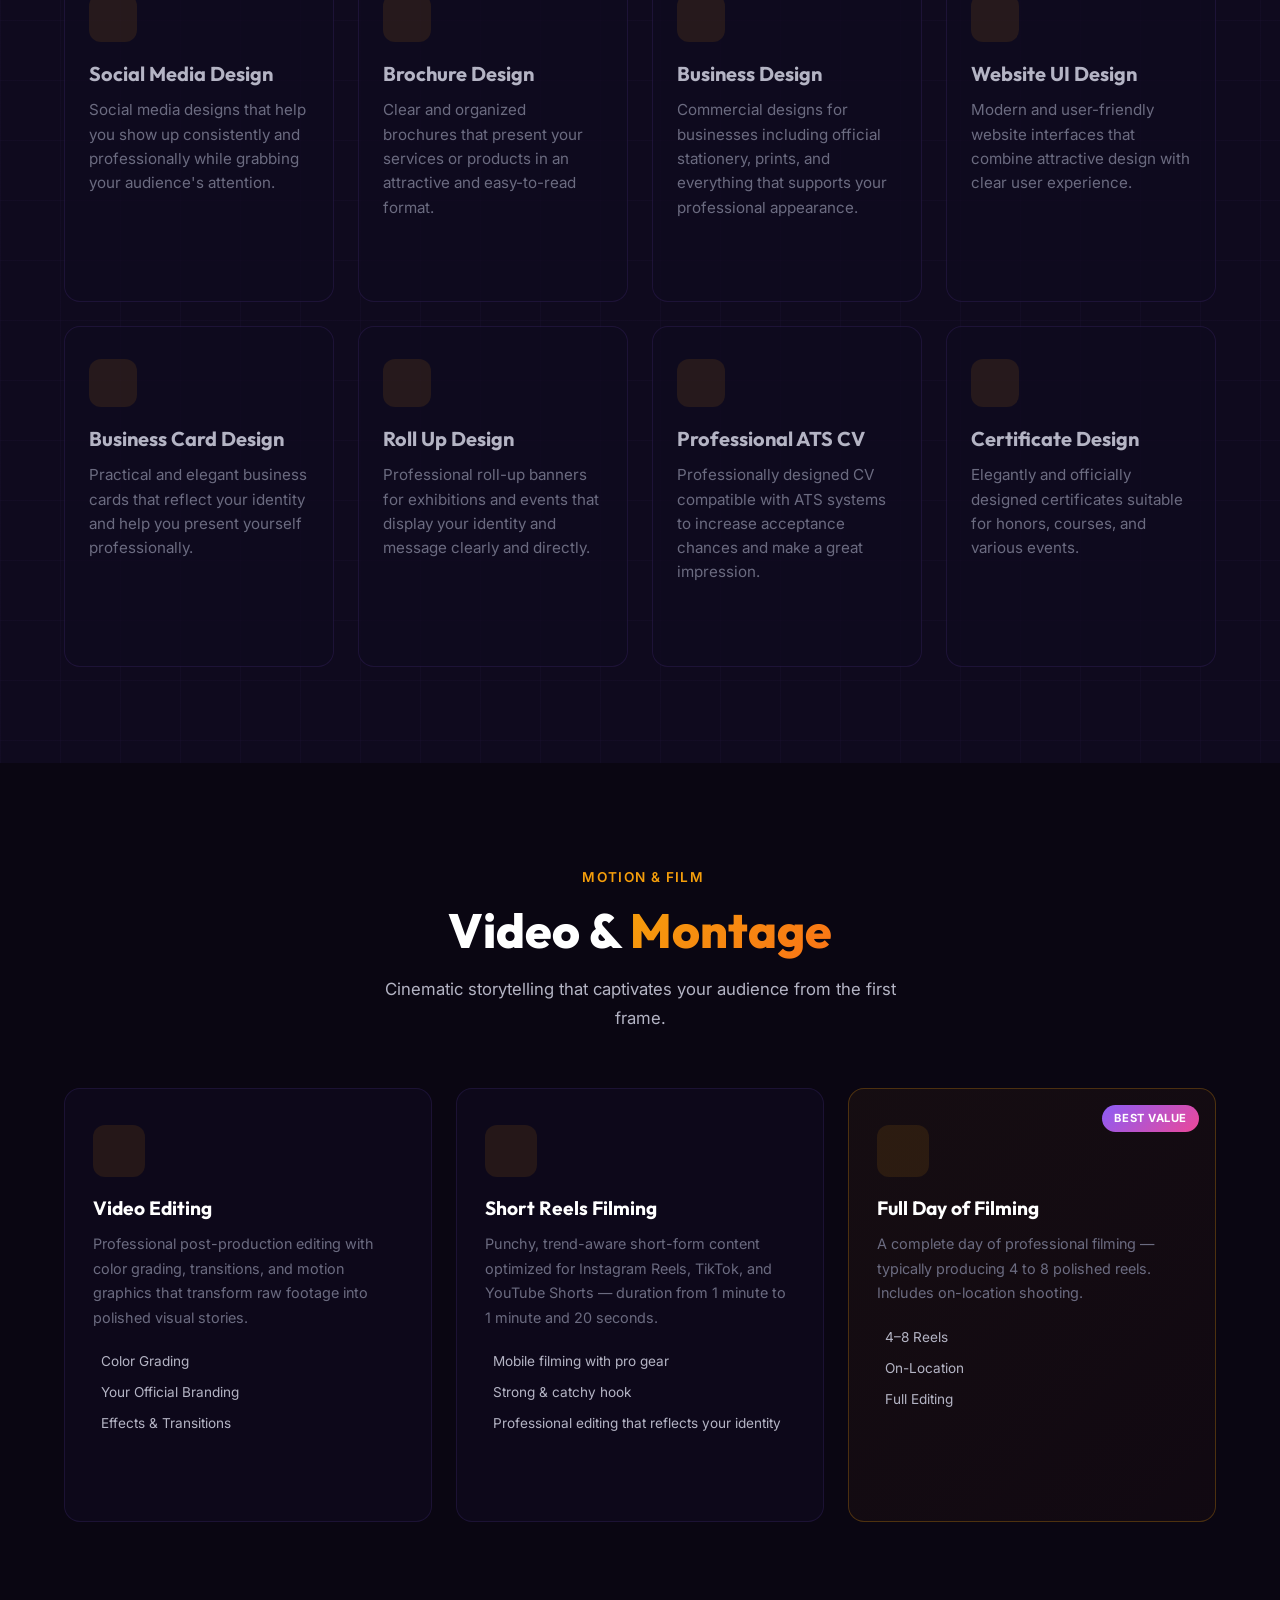
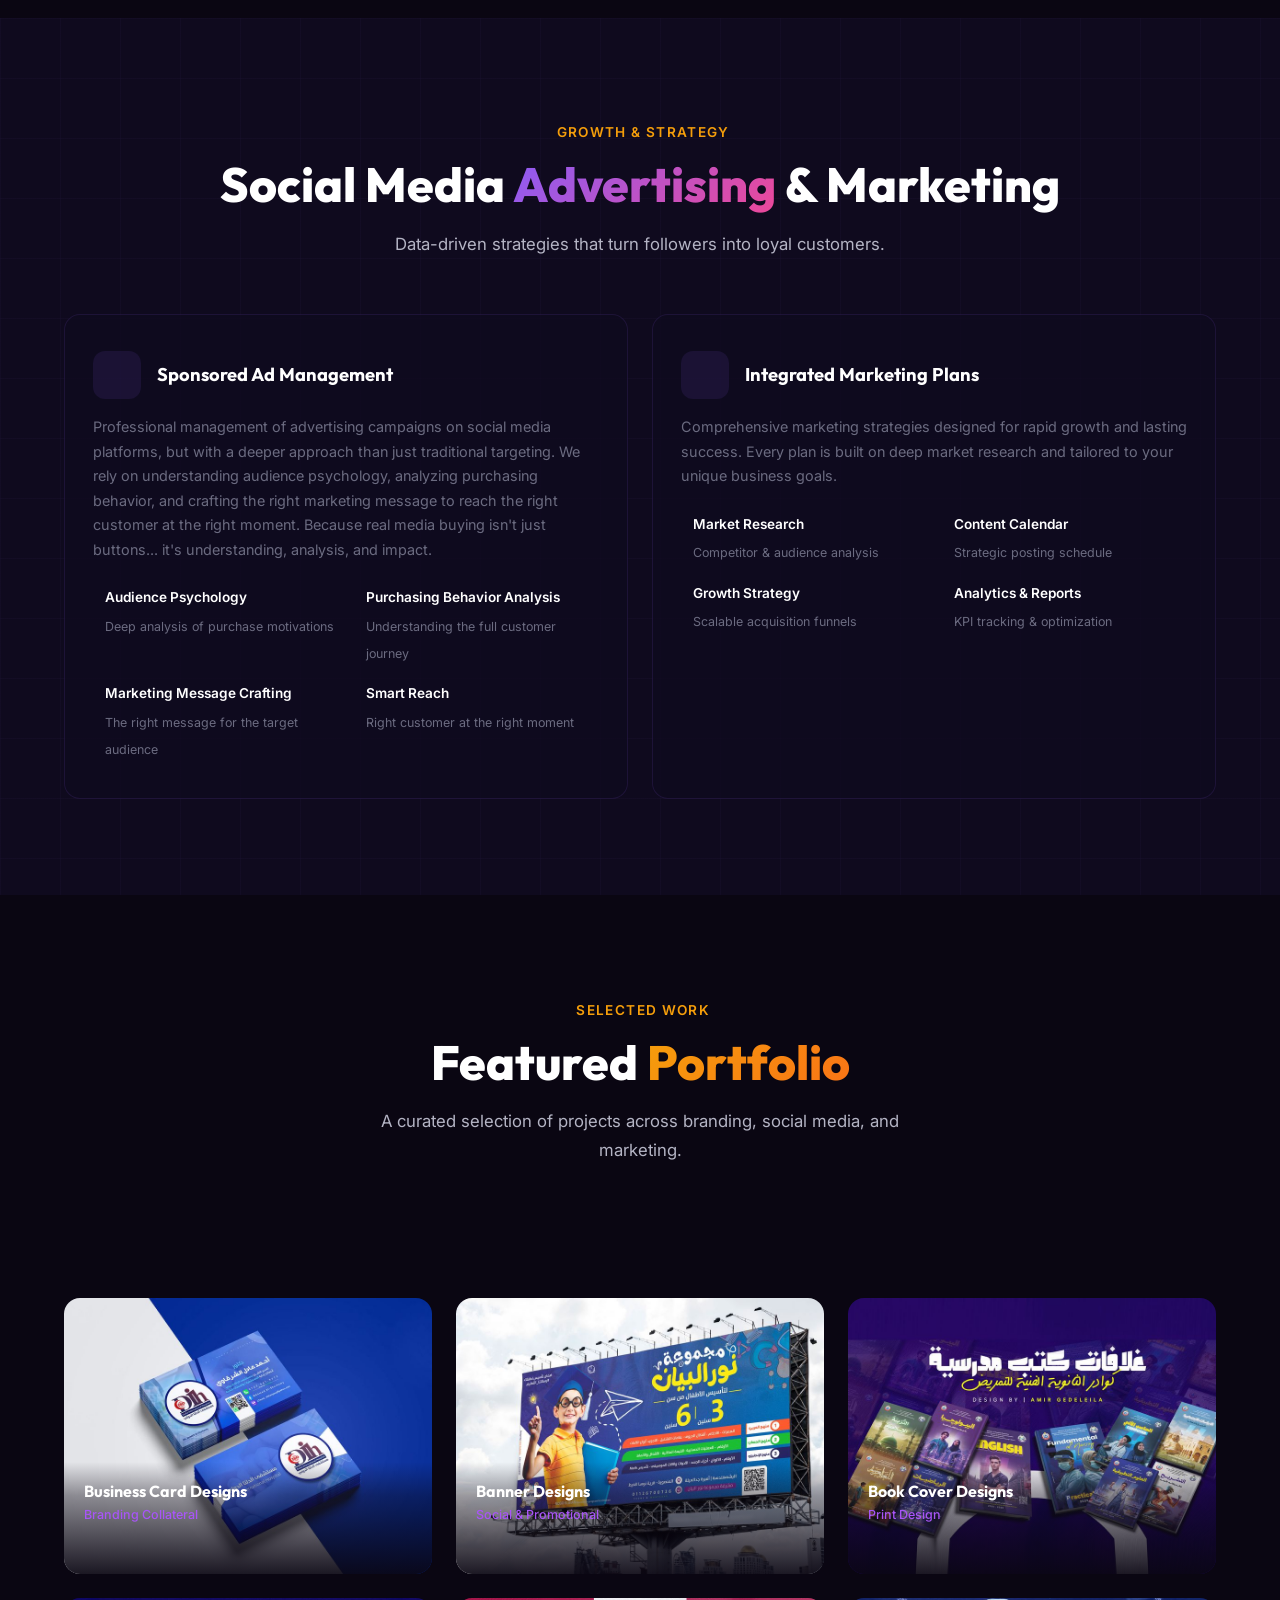
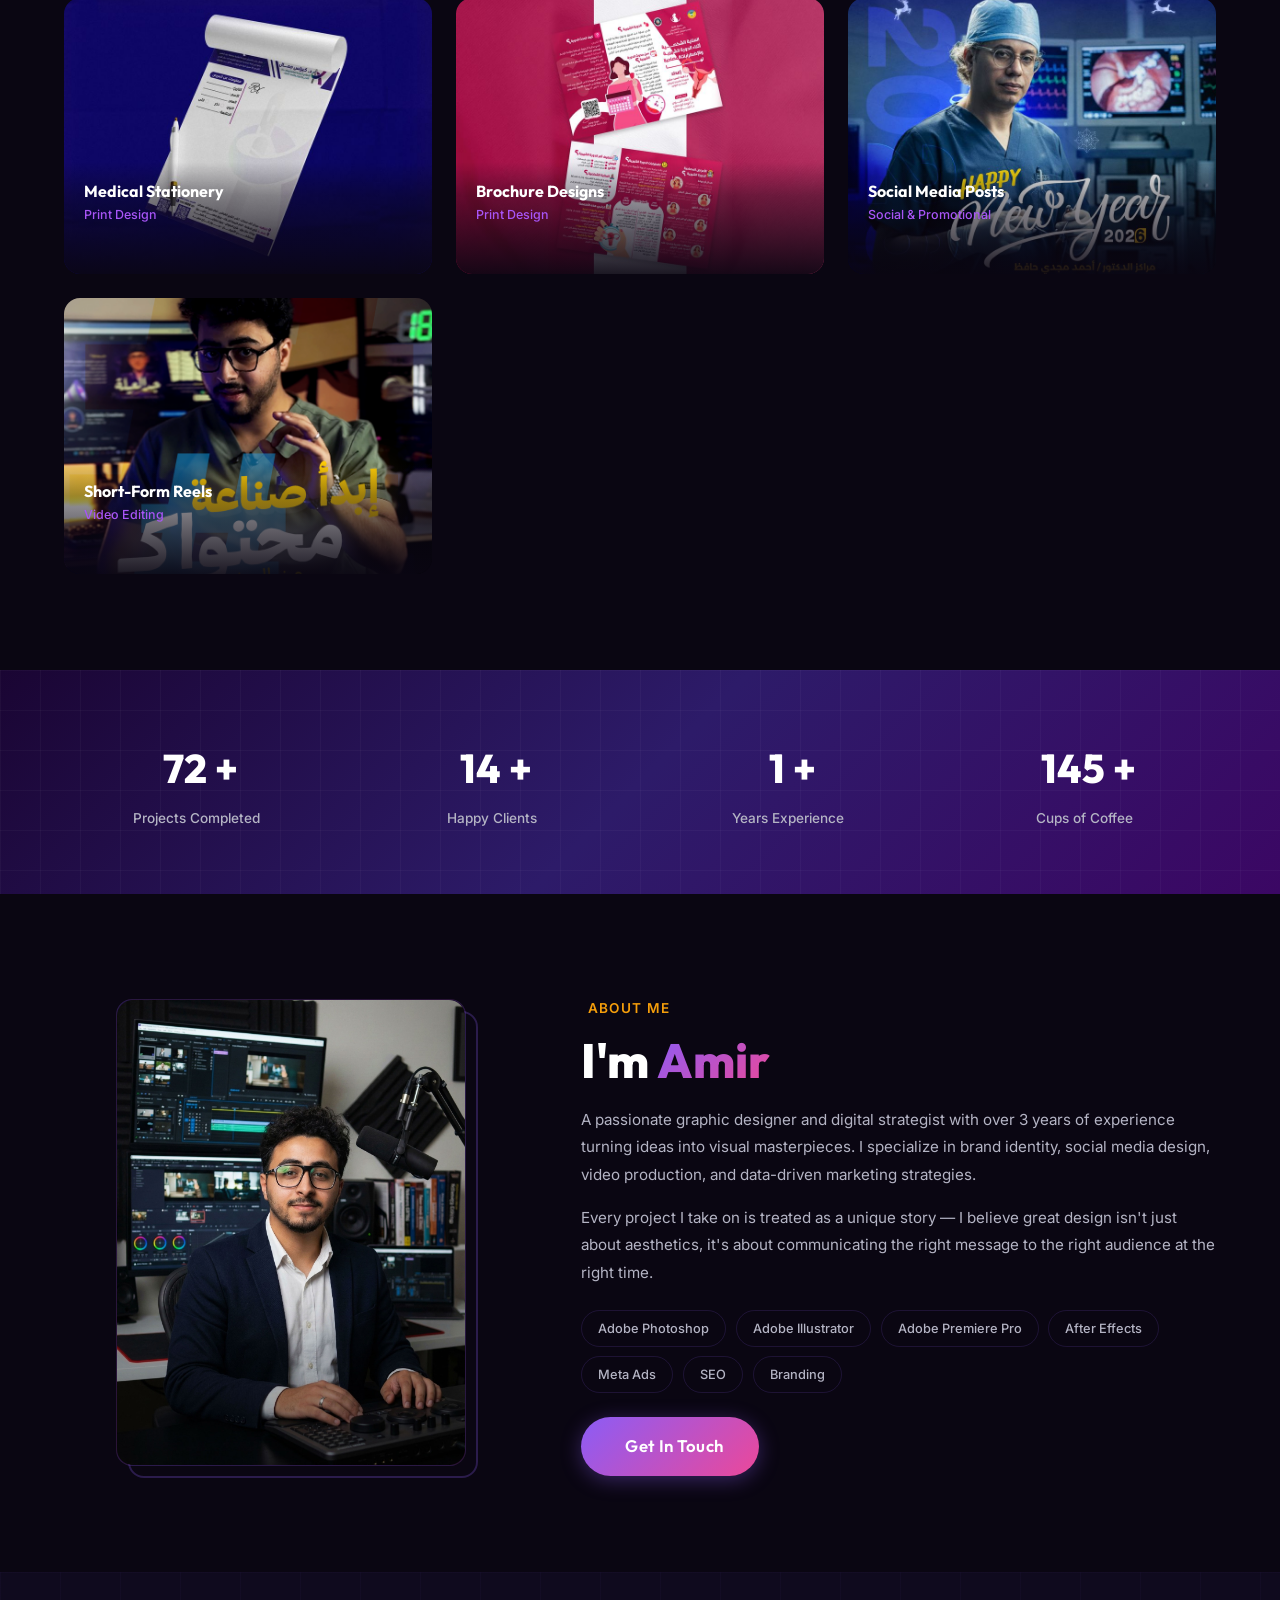
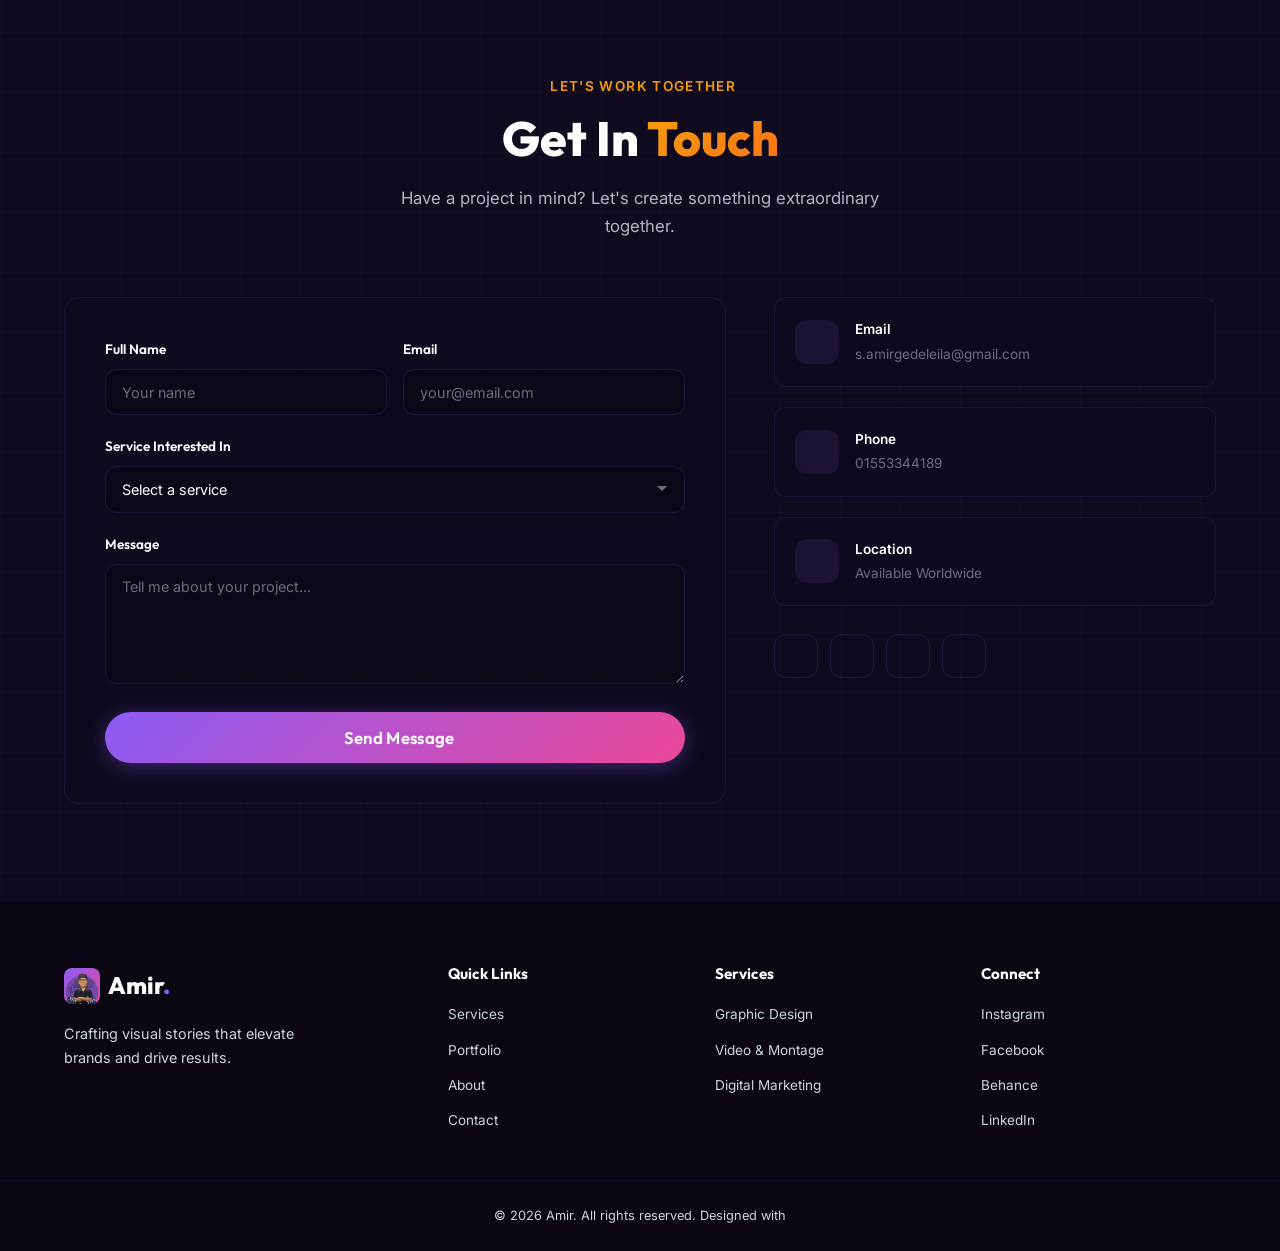
==== commit 28590aab: "update 2" ====
--- a/index.html
+++ b/index.html
@@ -30,7 +30,7 @@
     <nav class="navbar" id="navbar">
         <div class="container nav-container">
             <a href="#" class="nav-logo">
-                <span class="logo-icon"><i class="ph ph-diamond"></i></span>
+                <span class="logo-icon"><img src="images/favicon.png" alt="Amir Logo" style="width: 100%; height: 100%; object-fit: contain; border-radius: inherit;" /></span>
                 <span class="logo-text">Amir<span class="accent">.</span></span>
             </a>
             <ul class="nav-links" id="navLinks">
@@ -71,8 +71,8 @@
         <div class="container hero-content">
             <p class="hero-badge"><i class="ph ph-sparkle"></i> Creative Designer & Strategist</p>
             <h1 class="hero-title">
-                Integrated <span class="gradient-text">Creative & Marketing</span><br />
-                Solutions for Your <span class="gradient-text-gold">Brand</span>
+                Integrated<br /><span class="gradient-text">Creative & Marketing</span>
+                <span class="gradient-text-gold">Solutions</span> for Your Brand
             </h1>
             <p class="hero-subtitle">
                 We combine design, content creation, and sponsored ad management to build a professional presence that grabs attention and delivers results.
@@ -701,7 +701,7 @@
         <div class="container footer-grid">
             <div class="footer-brand">
                 <a href="#" class="nav-logo">
-                    <span class="logo-icon"><i class="ph ph-diamond"></i></span>
+                    <span class="logo-icon"><img src="images/favicon.png" alt="Amir Logo" style="width: 100%; height: 100%; object-fit: contain; border-radius: inherit;" /></span>
                     <span class="logo-text">Amir<span class="accent">.</span></span>
                 </a>
                 <p>Crafting visual stories that elevate brands and drive results.</p>
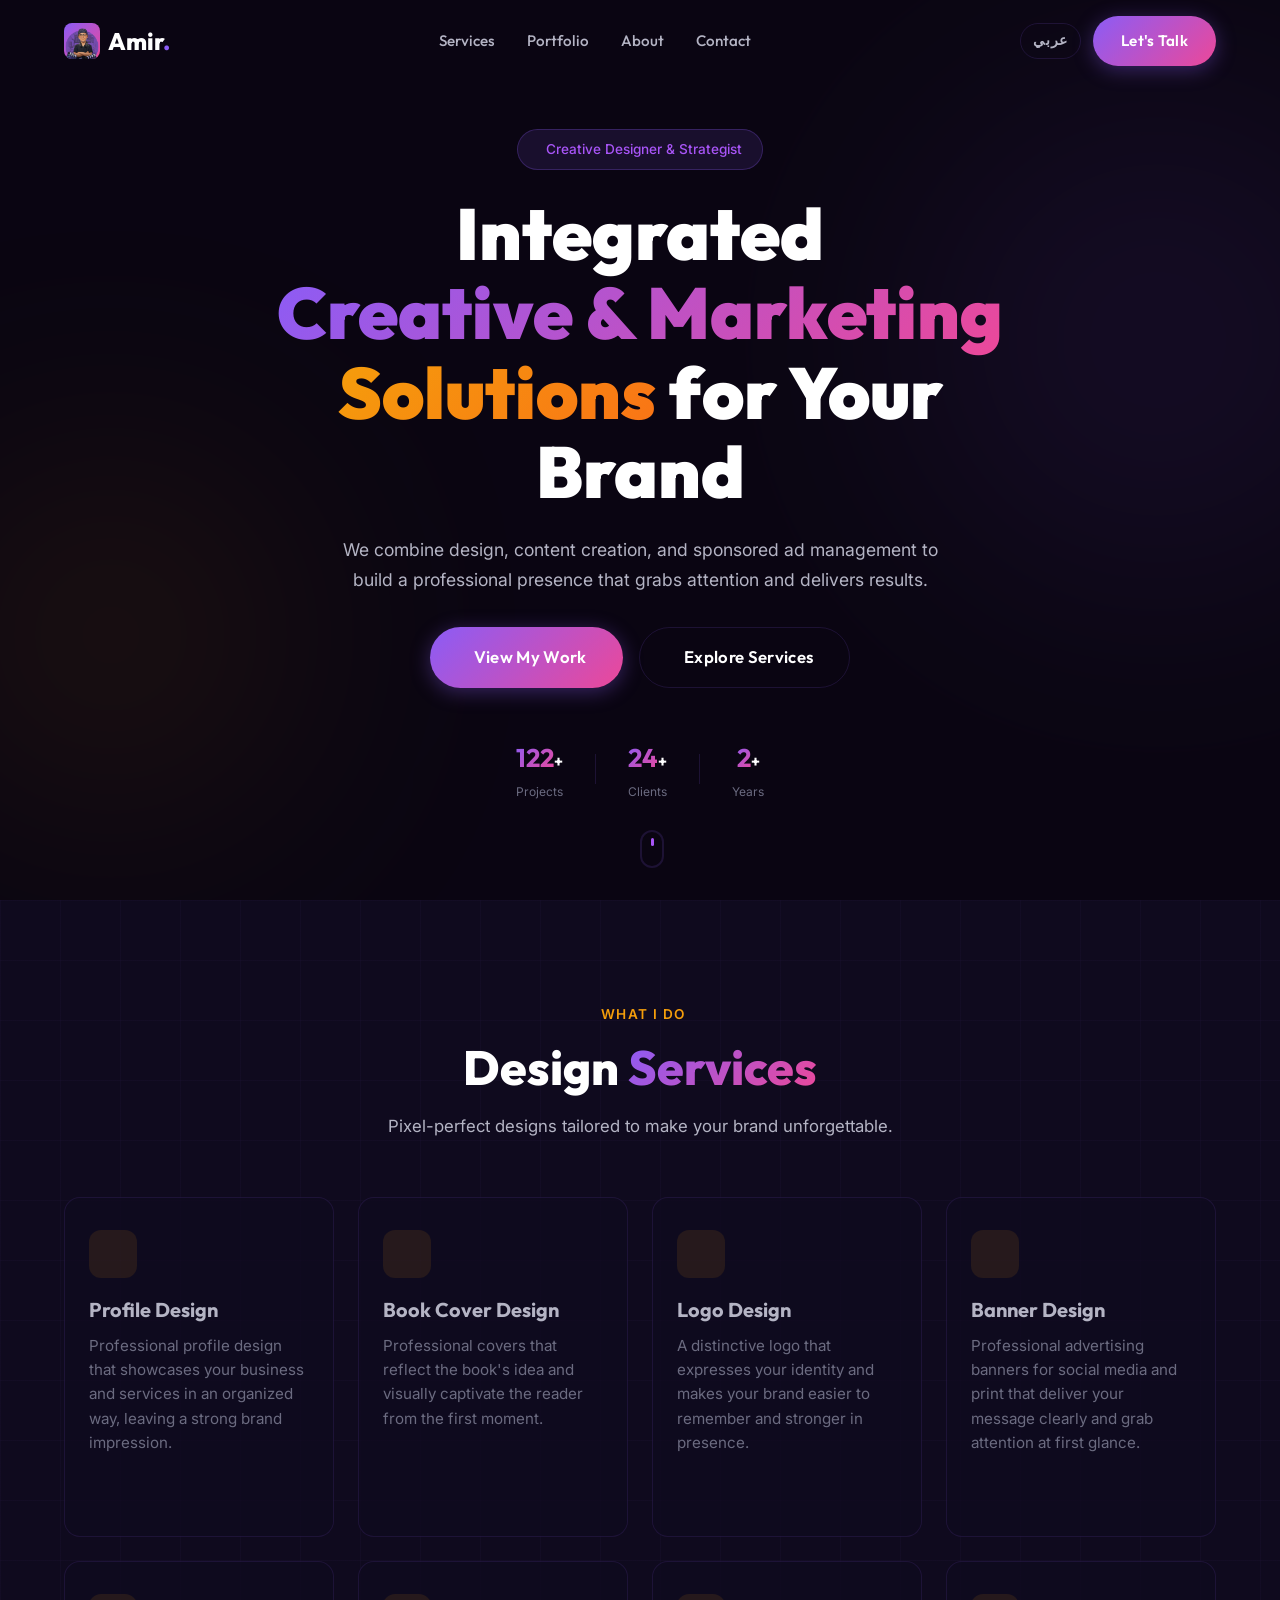
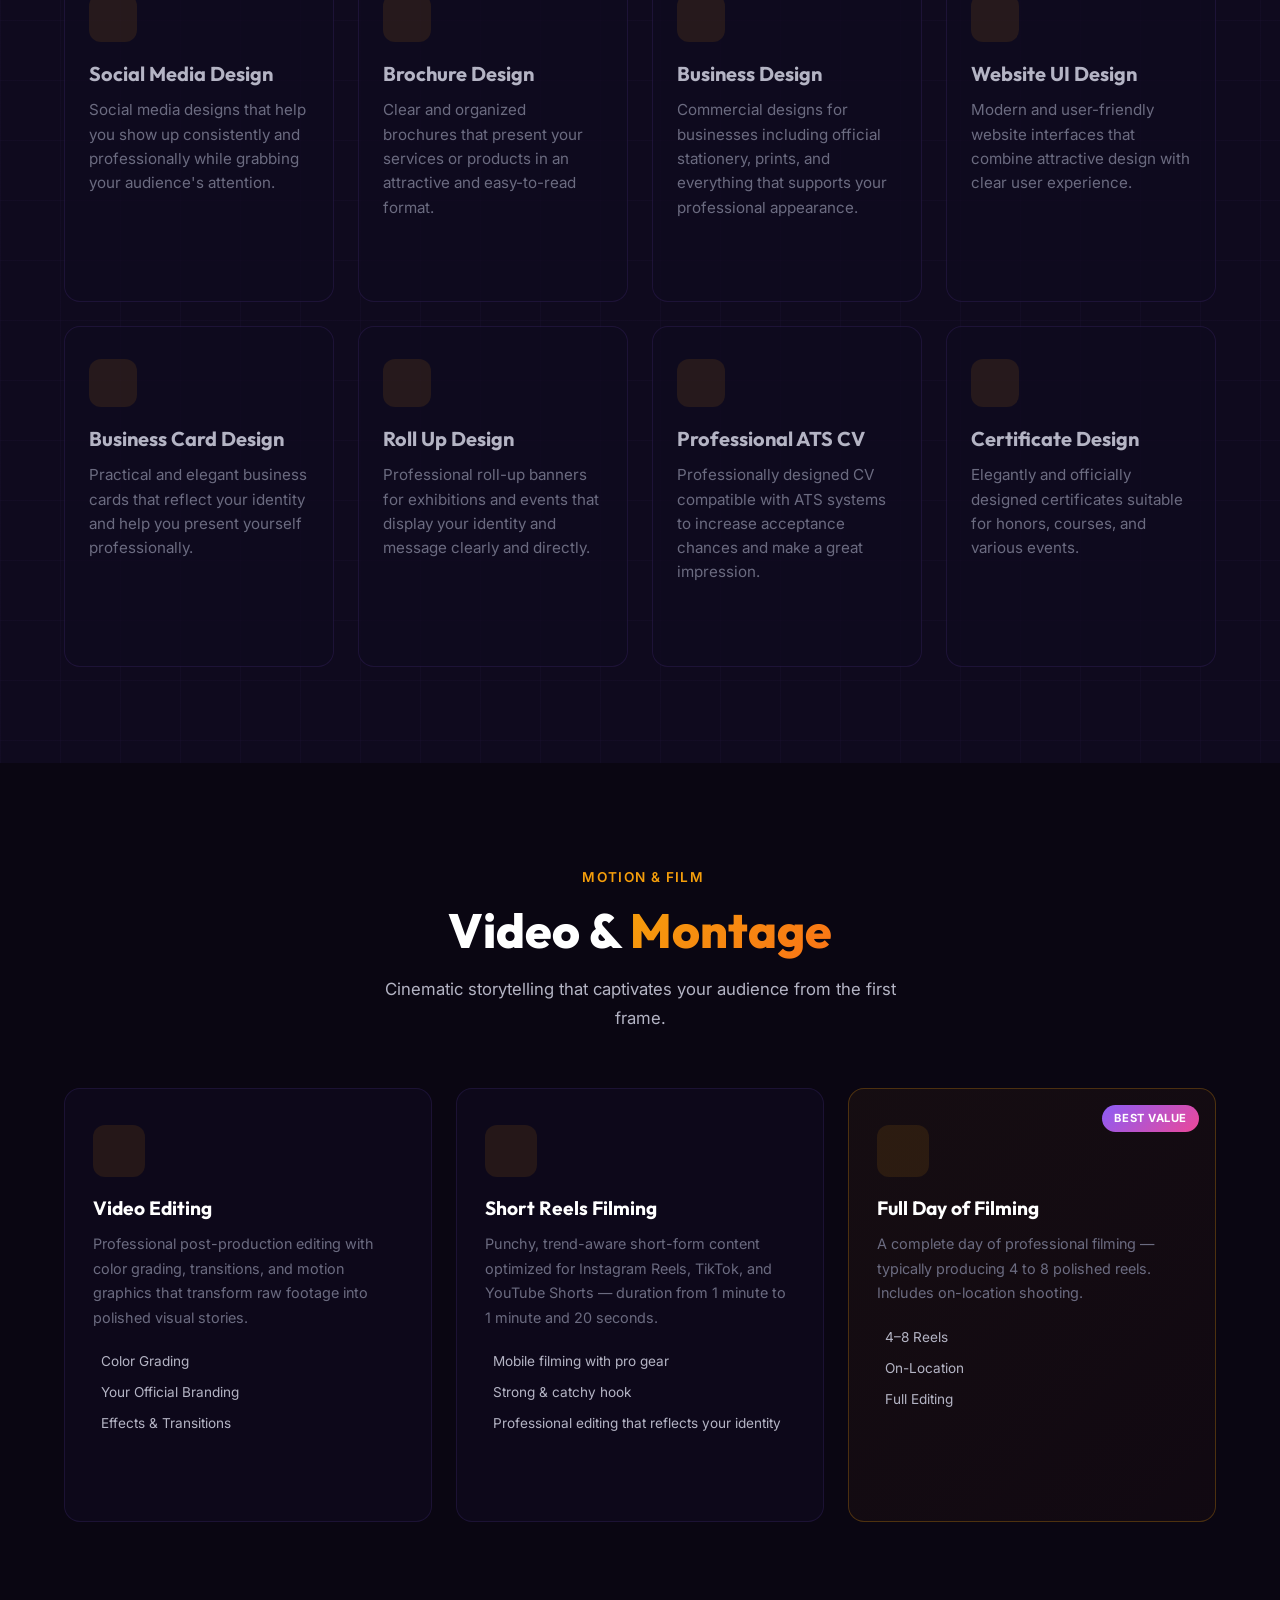
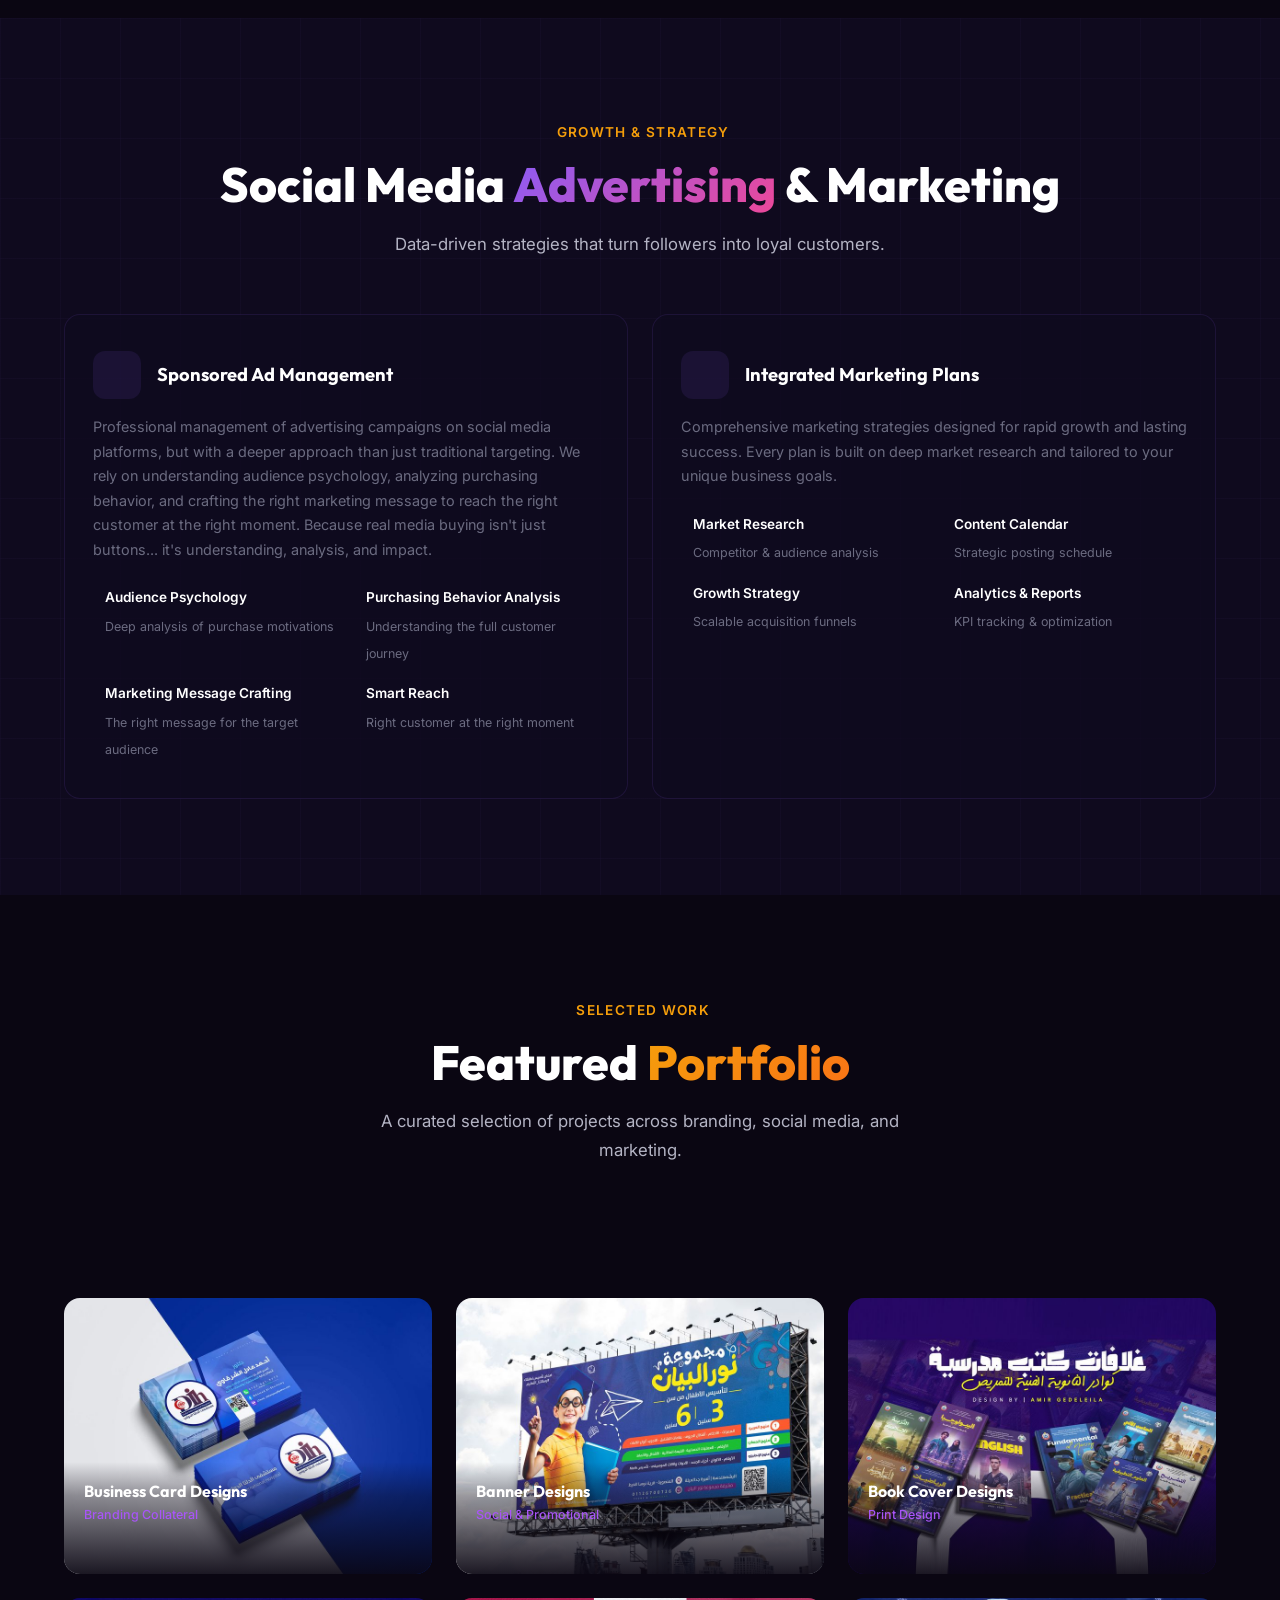
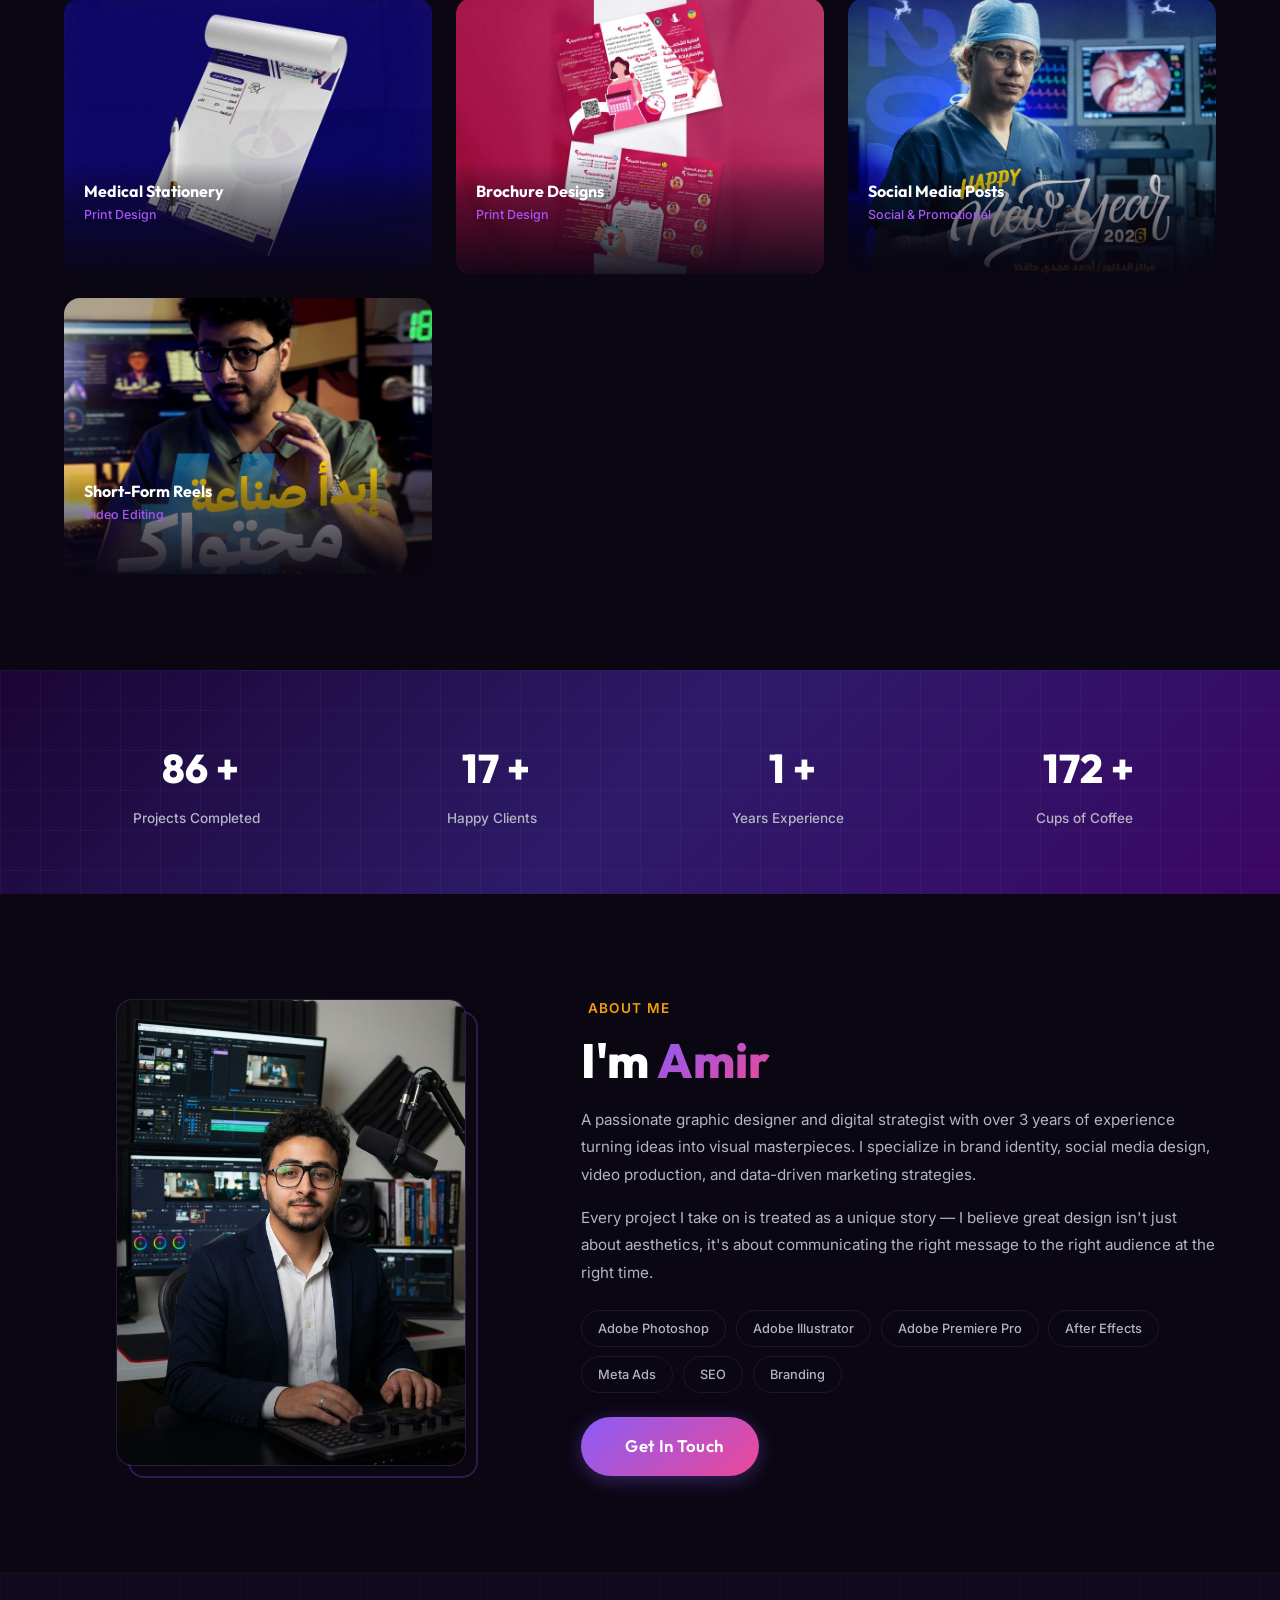
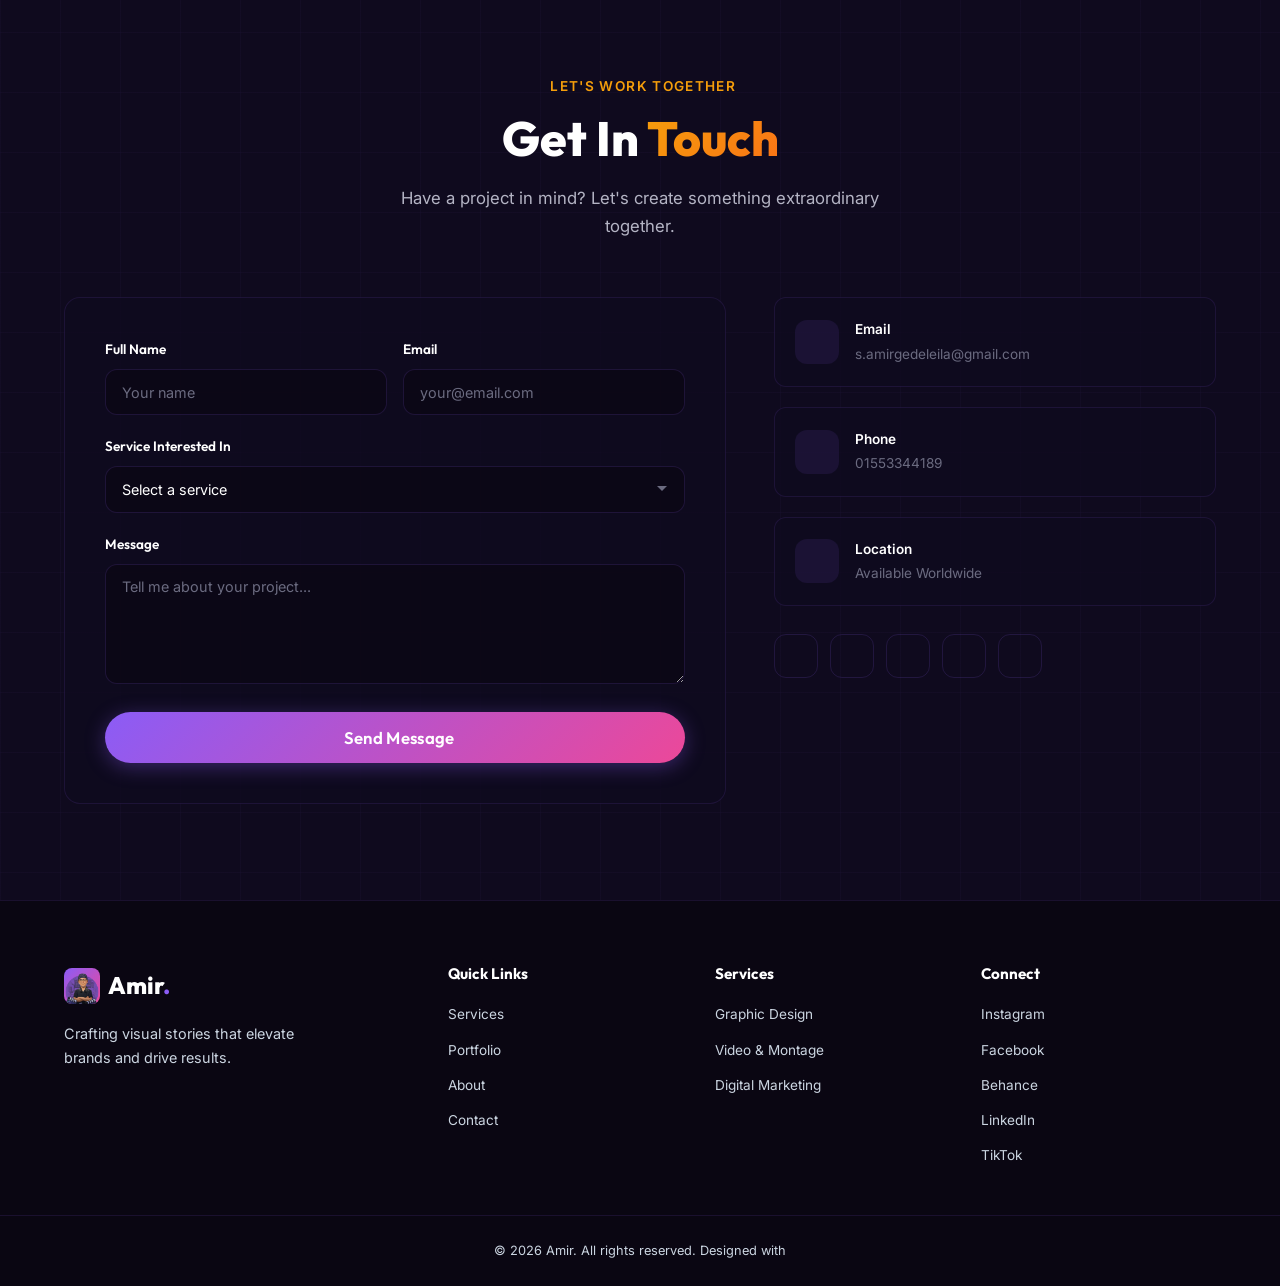
==== commit e47273cf: "Update index.html updated the links for the facebook and added links for the tiktok" ====
--- a/index.html
+++ b/index.html
@@ -684,12 +684,14 @@
                     <div class="contact-socials">
                         <a href="https://www.instagram.com/amirgedeleila/" class="social-link" target="_blank"
                             aria-label="Instagram"><i class="ph ph-instagram-logo"></i></a>
-                        <a href="https://www.facebook.com/GedeleilaCreatives" class="social-link" target="_blank"
+                        <a href="https://www.facebook.com/AmirGedeleila" class="social-link" target="_blank"
                             aria-label="Facebook"><i class="ph ph-facebook-logo"></i></a>
                         <a href="https://www.behance.net/amirgedeleila1" class="social-link" target="_blank"
                             aria-label="Behance"><i class="ph ph-behance-logo"></i></a>
                         <a href="https://www.linkedin.com/in/amirgedeleila/" class="social-link" target="_blank"
                             aria-label="LinkedIn"><i class="ph ph-linkedin-logo"></i></a>
+                        <a href="https://www.tiktok.com/@amir.gedeleila" class="social-link" target="_blank"
+                            aria-label="TikTok"><i class="ph ph-tiktok-logo"></i></a>
                     </div>
                 </div>
             </div>
@@ -722,9 +724,10 @@
             <div class="footer-links">
                 <h3>Connect</h3>
                 <a href="https://www.instagram.com/amirgedeleila/" target="_blank">Instagram</a>
-                <a href="https://www.facebook.com/GedeleilaCreatives" target="_blank">Facebook</a>
+                <a href="https://www.facebook.com/AmirGedeleila" target="_blank">Facebook</a>
                 <a href="https://www.behance.net/amirgedeleila1" target="_blank">Behance</a>
                 <a href="https://www.linkedin.com/in/amirgedeleila/" target="_blank">LinkedIn</a>
+                <a href="https://www.tiktok.com/@amir.gedeleila" target="_blank">TikTok</a>
             </div>
         </div>
         <div class="footer-bottom">
@@ -740,4 +743,4 @@
     <script src="script.js"></script>
 </body>
 
-</html>+</html>
